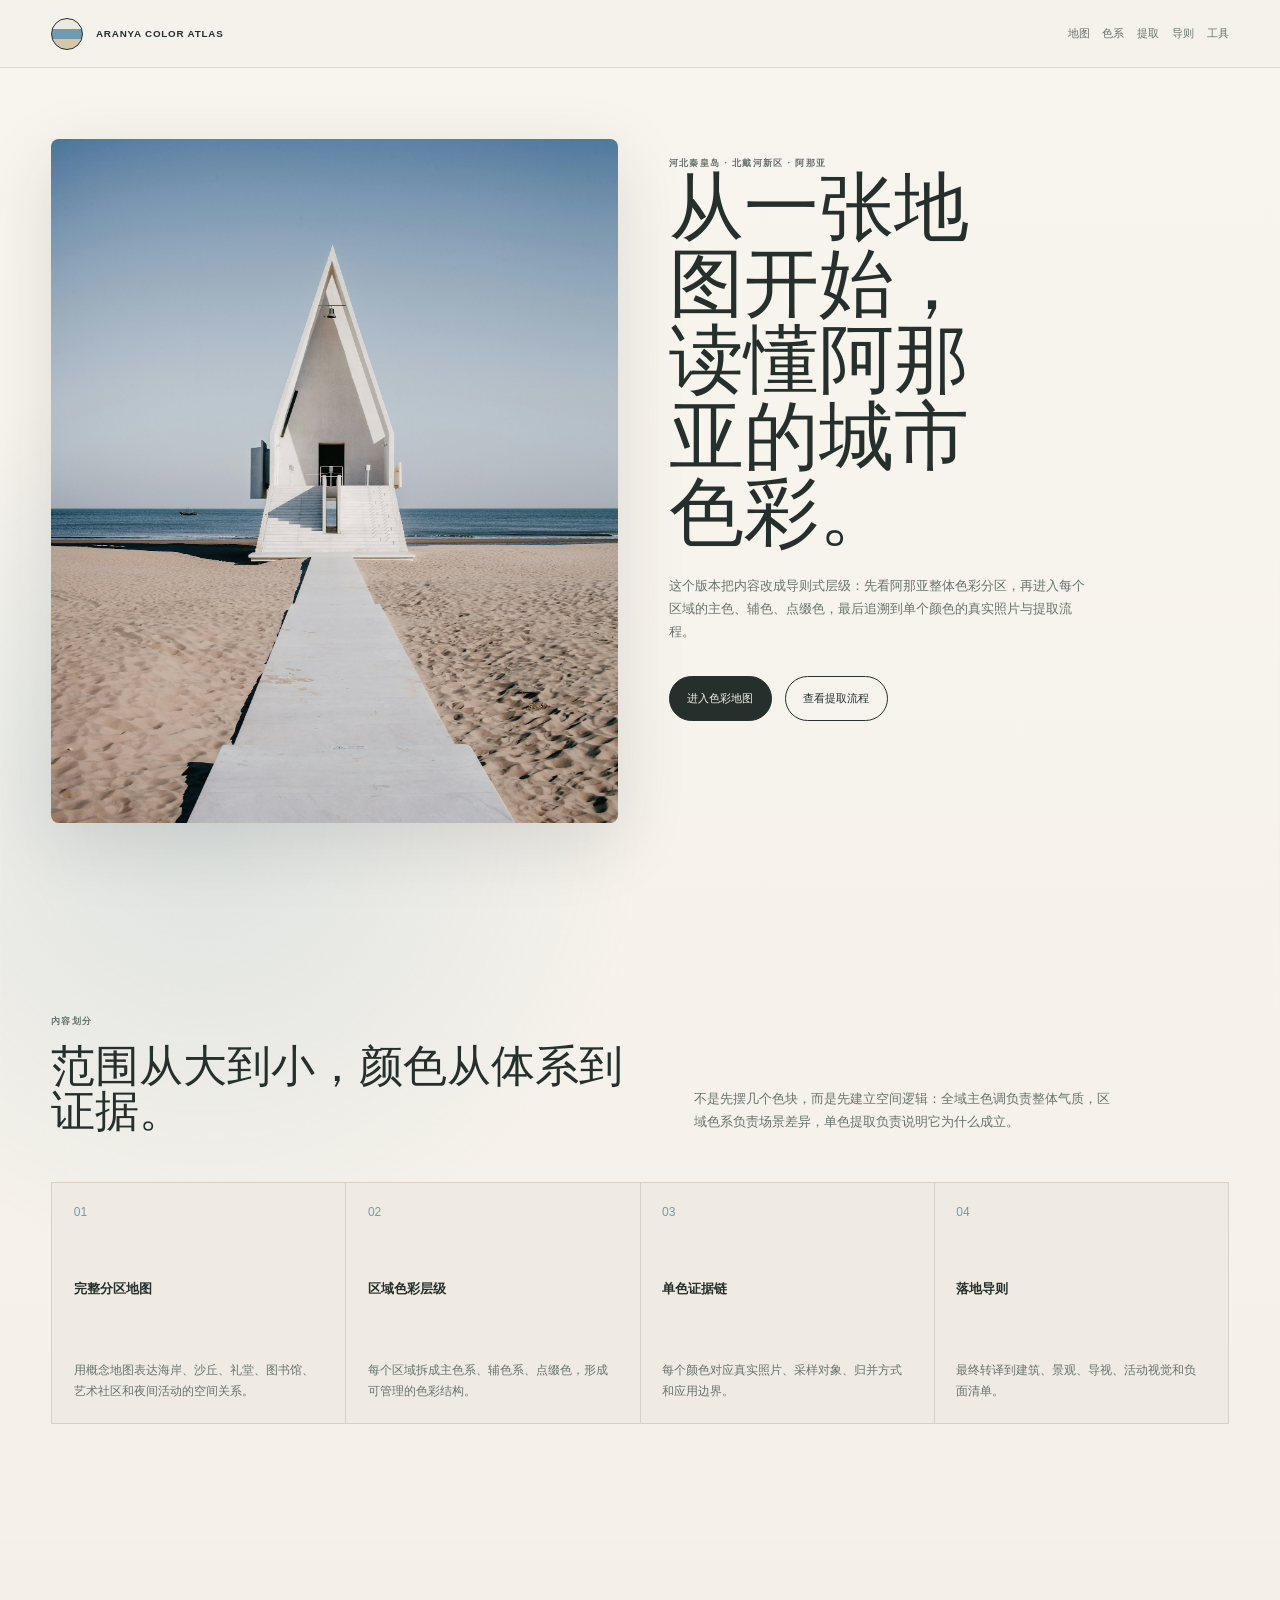
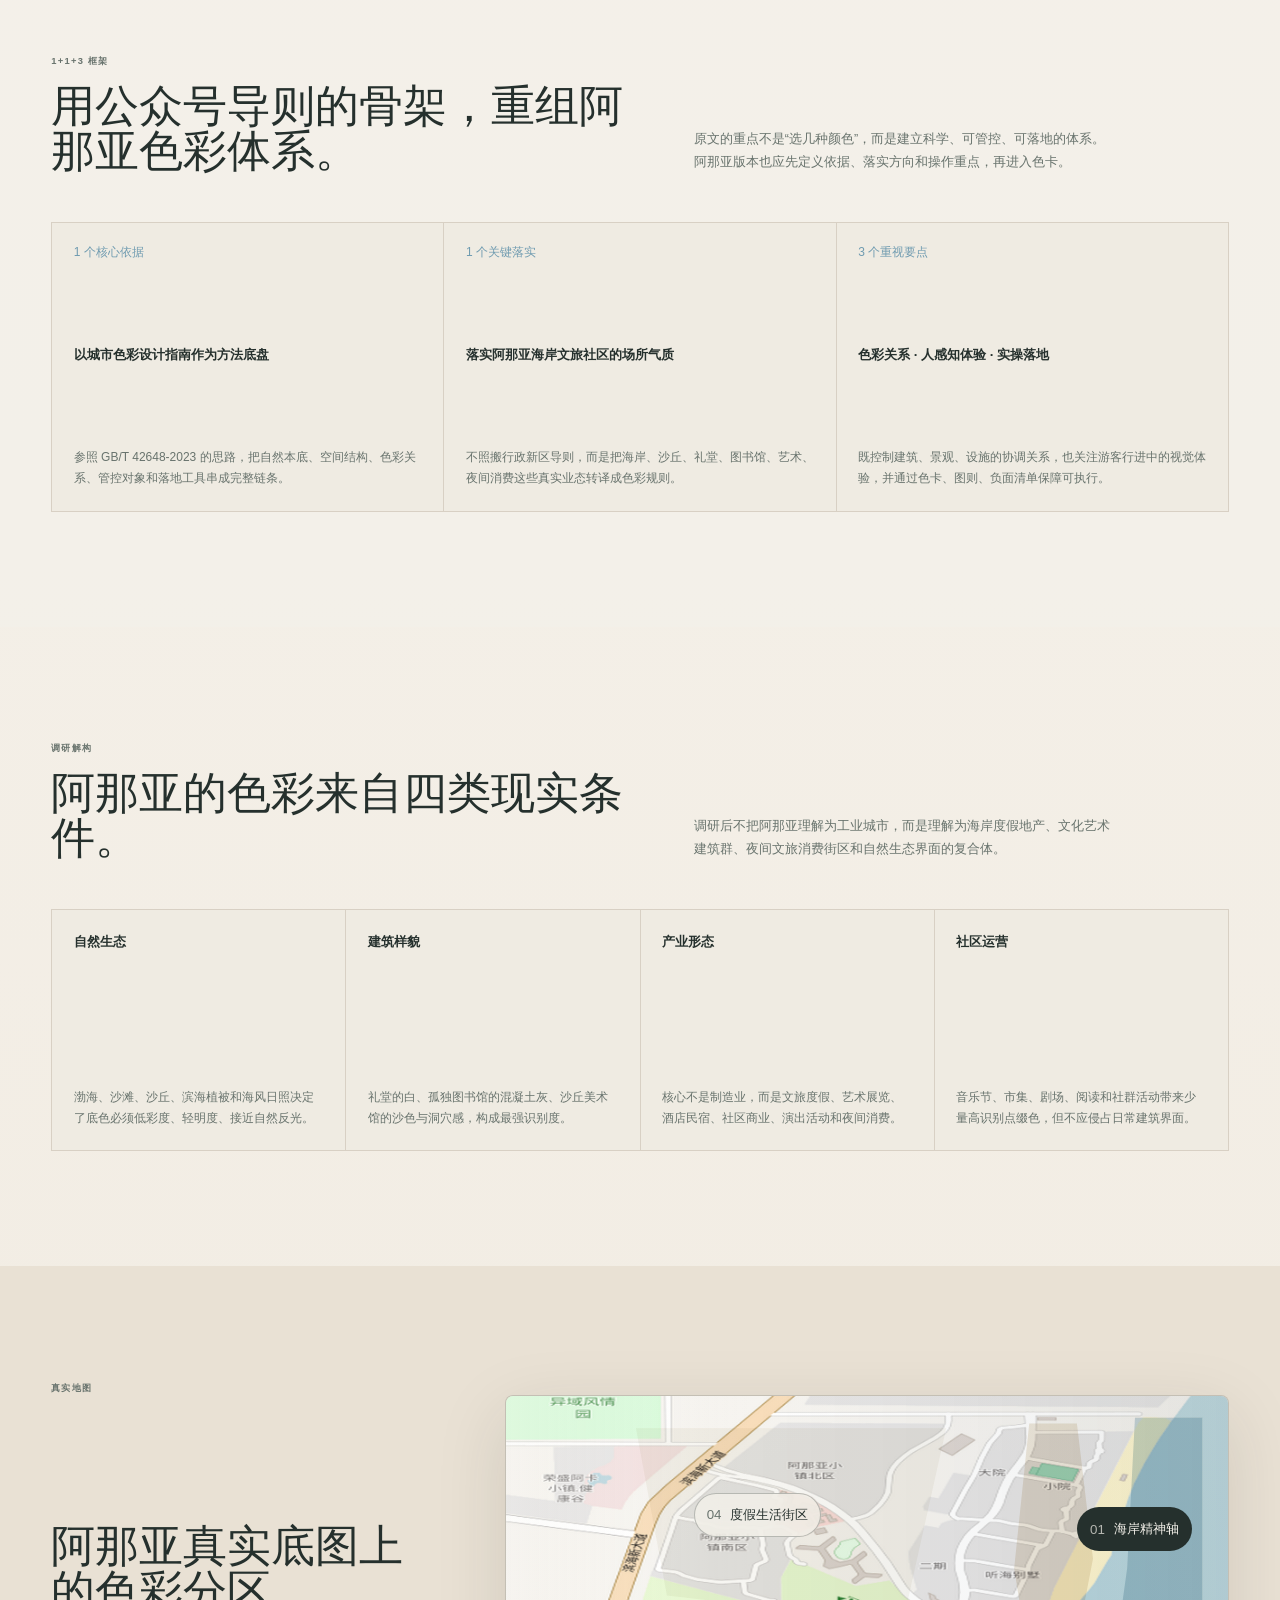
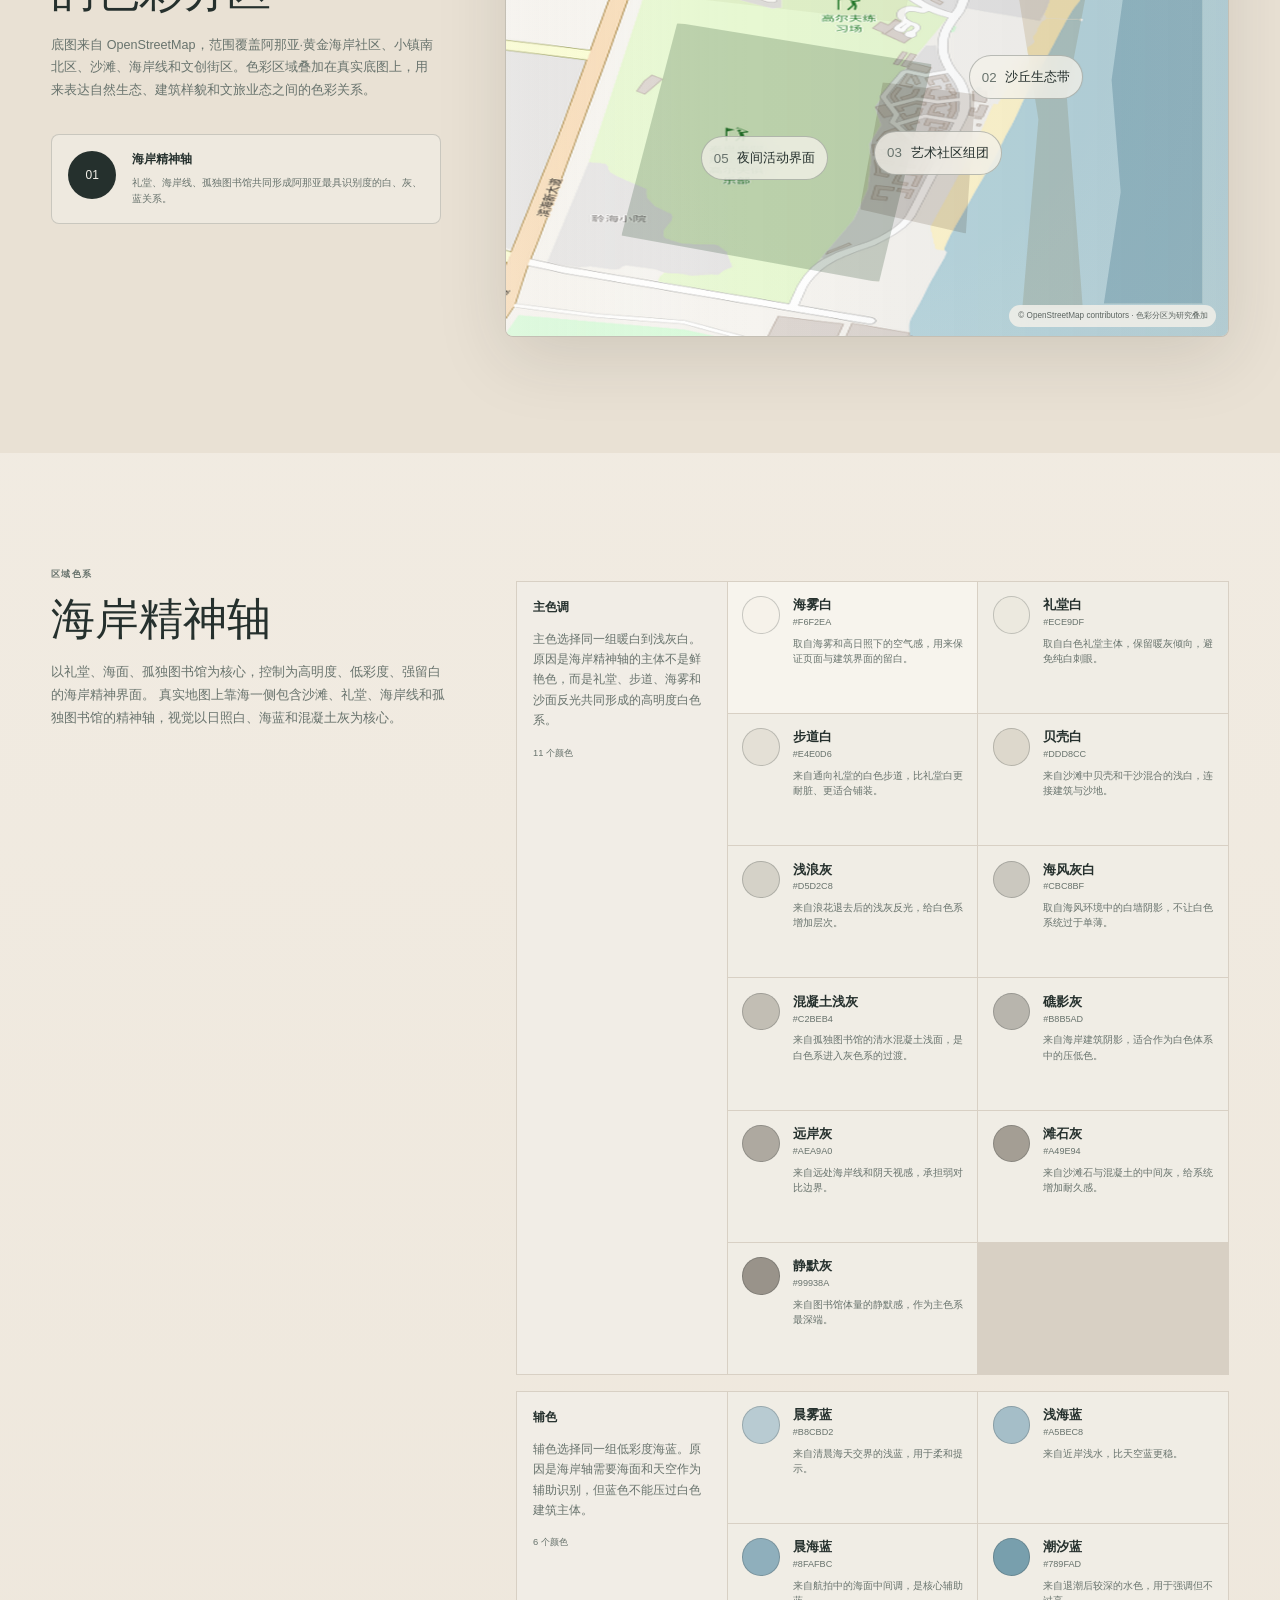
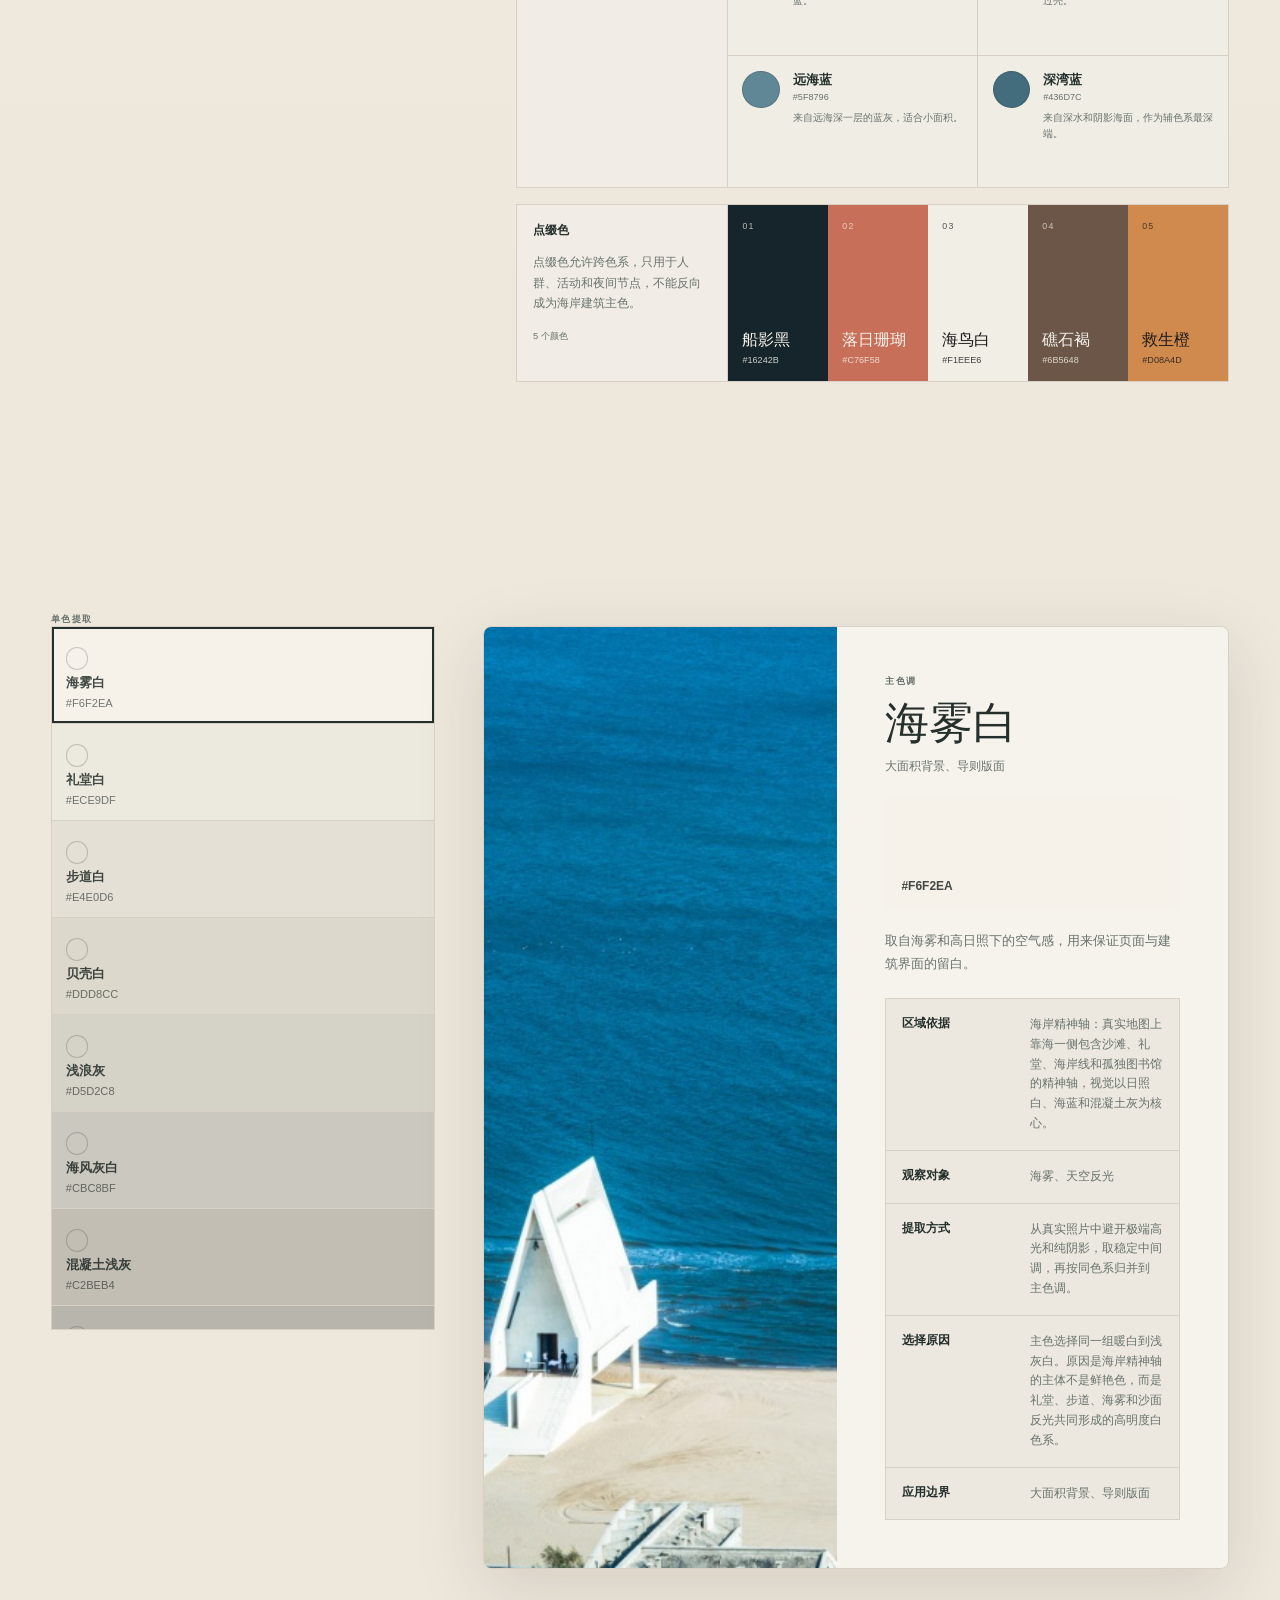
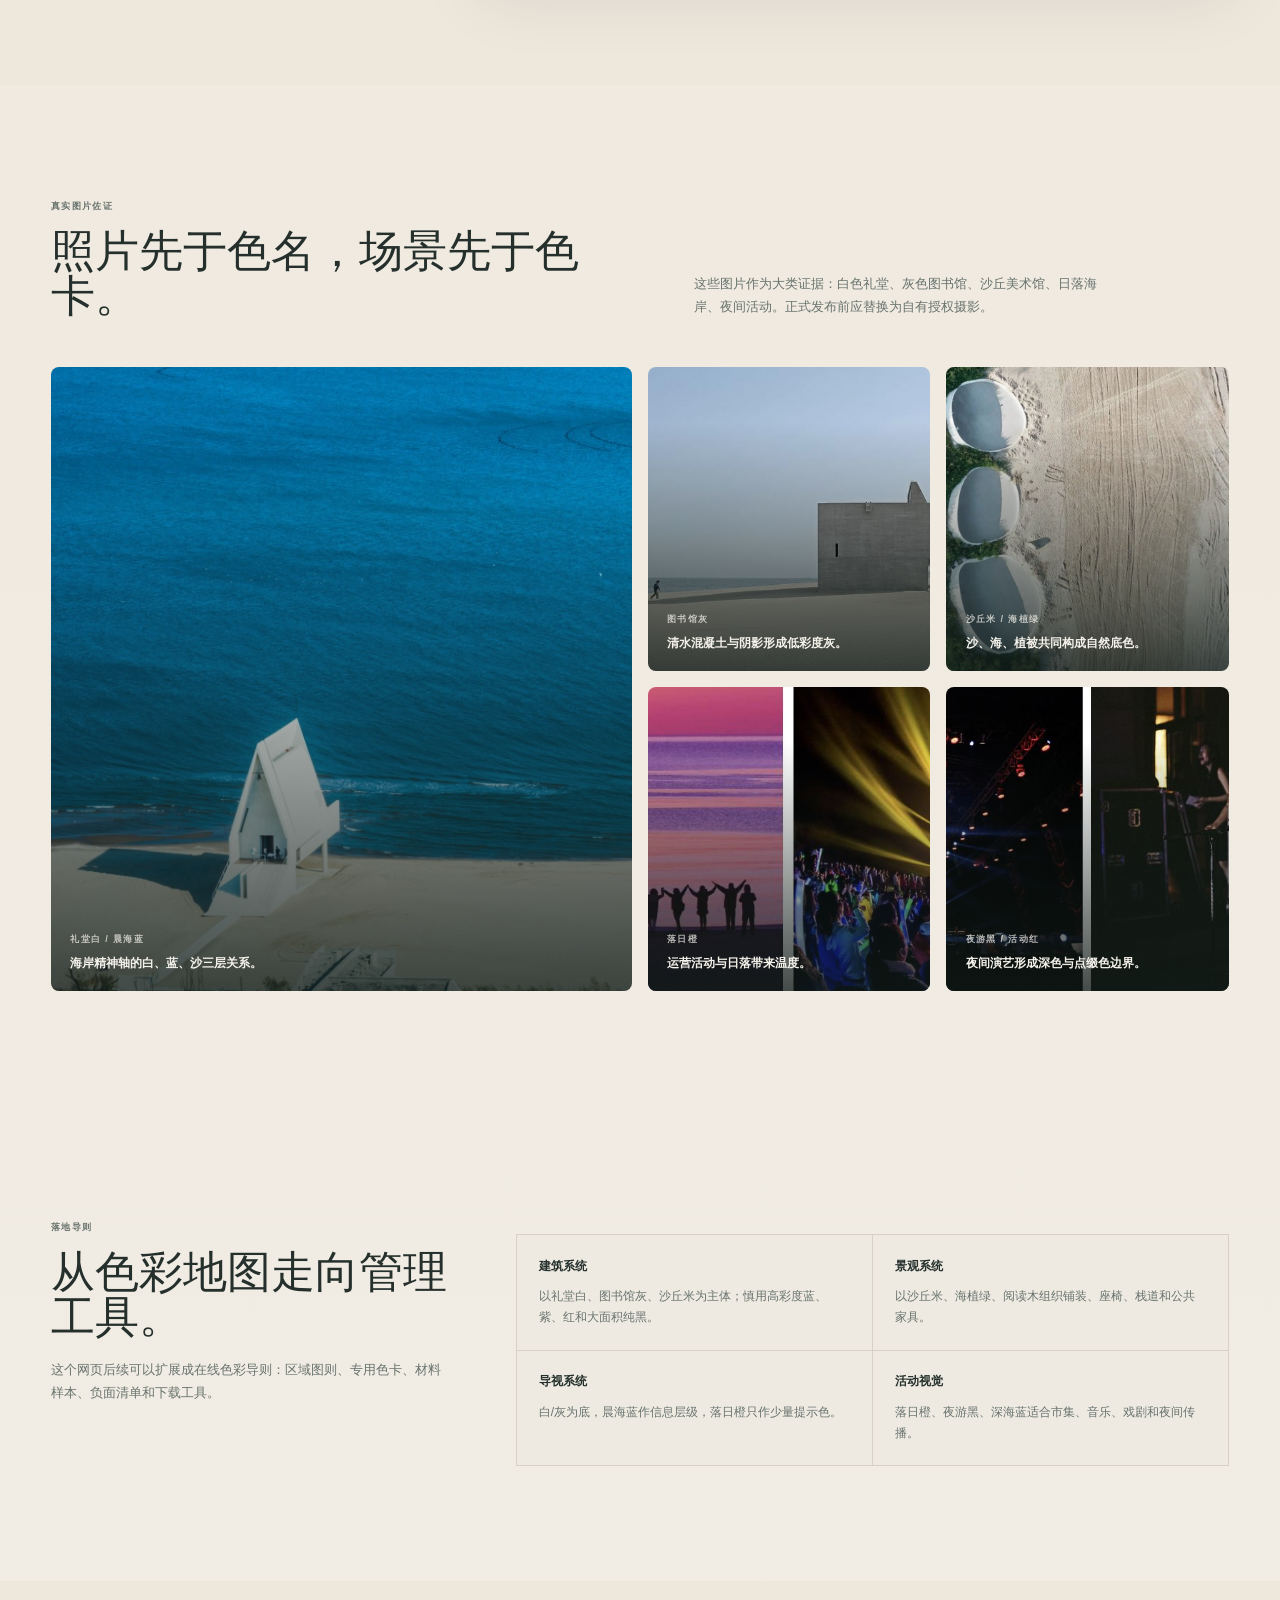
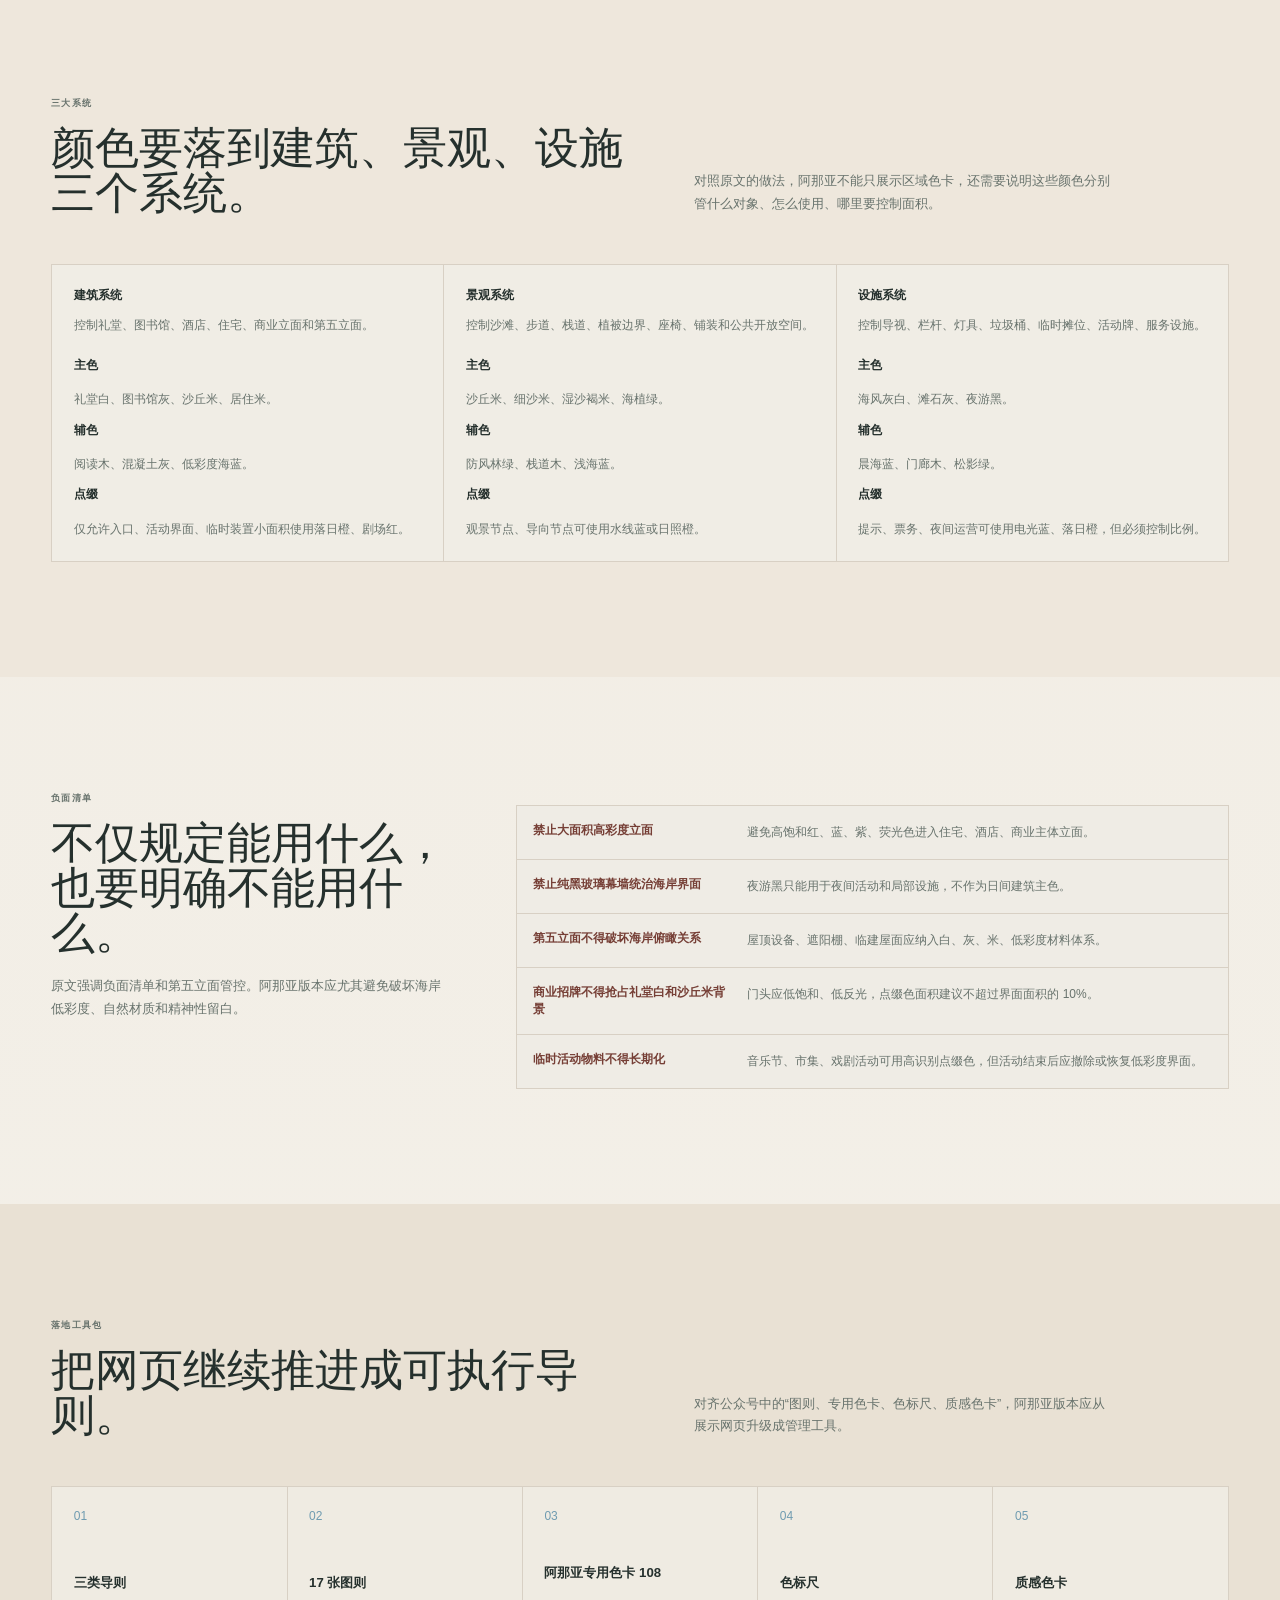
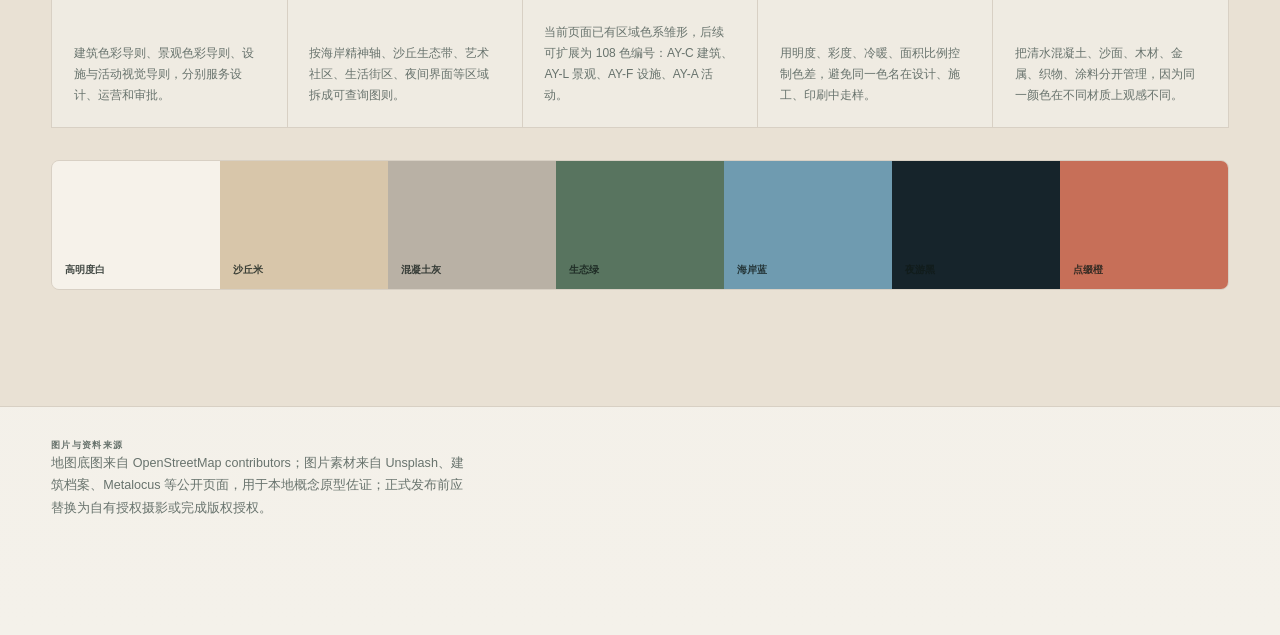
==== docs/aranya/index.html @ da343e14 "Bust cache for Aranya accent update" ====
<!doctype html>
<html lang="zh-CN">
  <head>
    <meta charset="utf-8">
    <meta name="viewport" content="width=device-width, initial-scale=1">
    <title>阿那亚城市色彩设计导则 · 互动分区版</title>
    <meta name="description" content="以阿那亚真实场景为依据，从整体地图、区域色系到单色提取流程的城市色彩互动网站。">
    <link rel="stylesheet" href="styles.css?v=ca73324">
  </head>
  <body>
    <header class="site-header">
      <a class="brand" href="#top" aria-label="回到顶部">
        <span class="brand-mark"></span>
        <span>Aranya Color Atlas</span>
      </a>
      <nav aria-label="页面导航">
        <a href="#map">地图</a>
        <a href="#system">色系</a>
        <a href="#extract">提取</a>
        <a href="#rules">导则</a>
        <a href="#tools">工具</a>
      </nav>
    </header>

    <main id="top">
      <section class="hero">
        <div class="hero-media">
          <img src="assets/aranya-chapel-unsplash.jpg" alt="秦皇岛北戴河阿那亚海边白色礼堂实景">
        </div>
        <div class="hero-copy">
          <p class="eyebrow">河北秦皇岛 · 北戴河新区 · 阿那亚</p>
          <h1>从一张地图开始，读懂阿那亚的城市色彩。</h1>
          <p class="lead">
            这个版本把内容改成导则式层级：先看阿那亚整体色彩分区，再进入每个区域的主色、辅色、点缀色，最后追溯到单个颜色的真实照片与提取流程。
          </p>
          <div class="hero-actions">
            <a class="button primary" href="#map">进入色彩地图</a>
            <a class="button ghost" href="#extract">查看提取流程</a>
          </div>
        </div>
      </section>

      <section class="section logic">
        <div class="section-kicker">内容划分</div>
        <div class="section-heading">
          <h2>范围从大到小，颜色从体系到证据。</h2>
          <p>
            不是先摆几个色块，而是先建立空间逻辑：全域主色调负责整体气质，区域色系负责场景差异，单色提取负责说明它为什么成立。
          </p>
        </div>
        <div class="logic-steps">
          <article><span>01</span><strong>完整分区地图</strong><p>用概念地图表达海岸、沙丘、礼堂、图书馆、艺术社区和夜间活动的空间关系。</p></article>
          <article><span>02</span><strong>区域色彩层级</strong><p>每个区域拆成主色系、辅色系、点缀色，形成可管理的色彩结构。</p></article>
          <article><span>03</span><strong>单色证据链</strong><p>每个颜色对应真实照片、采样对象、归并方式和应用边界。</p></article>
          <article><span>04</span><strong>落地导则</strong><p>最终转译到建筑、景观、导视、活动视觉和负面清单。</p></article>
        </div>
      </section>

      <section class="section framework">
        <div class="section-kicker">1+1+3 框架</div>
        <div class="section-heading">
          <h2>用公众号导则的骨架，重组阿那亚色彩体系。</h2>
          <p>
            原文的重点不是“选几种颜色”，而是建立科学、可管控、可落地的体系。阿那亚版本也应先定义依据、落实方向和操作重点，再进入色卡。
          </p>
        </div>
        <div class="framework-grid">
          <article class="framework-card">
            <span>1 个核心依据</span>
            <h3>以城市色彩设计指南作为方法底盘</h3>
            <p>参照 GB/T 42648-2023 的思路，把自然本底、空间结构、色彩关系、管控对象和落地工具串成完整链条。</p>
          </article>
          <article class="framework-card">
            <span>1 个关键落实</span>
            <h3>落实阿那亚海岸文旅社区的场所气质</h3>
            <p>不照搬行政新区导则，而是把海岸、沙丘、礼堂、图书馆、艺术、夜间消费这些真实业态转译成色彩规则。</p>
          </article>
          <article class="framework-card">
            <span>3 个重视要点</span>
            <h3>色彩关系 · 人感知体验 · 实操落地</h3>
            <p>既控制建筑、景观、设施的协调关系，也关注游客行进中的视觉体验，并通过色卡、图则、负面清单保障可执行。</p>
          </article>
        </div>
      </section>

      <section class="section research">
        <div class="section-kicker">调研解构</div>
        <div class="section-heading">
          <h2>阿那亚的色彩来自四类现实条件。</h2>
          <p>
            调研后不把阿那亚理解为工业城市，而是理解为海岸度假地产、文化艺术建筑群、夜间文旅消费街区和自然生态界面的复合体。
          </p>
        </div>
        <div class="research-grid">
          <article>
            <h3>自然生态</h3>
            <p>渤海、沙滩、沙丘、滨海植被和海风日照决定了底色必须低彩度、轻明度、接近自然反光。</p>
          </article>
          <article>
            <h3>建筑样貌</h3>
            <p>礼堂的白、孤独图书馆的混凝土灰、沙丘美术馆的沙色与洞穴感，构成最强识别度。</p>
          </article>
          <article>
            <h3>产业形态</h3>
            <p>核心不是制造业，而是文旅度假、艺术展览、酒店民宿、社区商业、演出活动和夜间消费。</p>
          </article>
          <article>
            <h3>社区运营</h3>
            <p>音乐节、市集、剧场、阅读和社群活动带来少量高识别点缀色，但不应侵占日常建筑界面。</p>
          </article>
        </div>
      </section>

      <section id="map" class="section atlas">
        <div class="section-kicker">真实地图</div>
        <div class="atlas-layout">
          <div class="atlas-copy">
            <h2>阿那亚真实底图上的色彩分区</h2>
            <p>
              底图来自 OpenStreetMap，范围覆盖阿那亚·黄金海岸社区、小镇南北区、沙滩、海岸线和文创街区。色彩区域叠加在真实底图上，用来表达自然生态、建筑样貌和文旅业态之间的色彩关系。
            </p>
            <div class="zone-summary" id="zoneSummary">
              <span class="zone-number">01</span>
              <div>
                <strong>海岸精神轴</strong>
                <small>礼堂、海岸线、孤独图书馆共同形成阿那亚最具识别度的白、灰、蓝关系。</small>
              </div>
            </div>
          </div>

          <div class="map-wrap real-map" aria-label="阿那亚真实地图色彩分区图">
            <img src="assets/aranya-osm-map.png" alt="基于 OpenStreetMap 的阿那亚黄金海岸社区真实地图">
            <div class="map-overlay zone-area-coast"></div>
            <div class="map-overlay zone-area-dune"></div>
            <div class="map-overlay zone-area-art"></div>
            <div class="map-overlay zone-area-living"></div>
            <div class="map-overlay zone-area-night"></div>
            <button class="zone zone-coast active" data-zone="coast"><span>01</span>海岸精神轴</button>
            <button class="zone zone-dune" data-zone="dune"><span>02</span>沙丘生态带</button>
            <button class="zone zone-art" data-zone="art"><span>03</span>艺术社区组团</button>
            <button class="zone zone-living" data-zone="living"><span>04</span>度假生活街区</button>
            <button class="zone zone-night" data-zone="night"><span>05</span>夜间活动界面</button>
            <div class="map-attribution">© OpenStreetMap contributors · 色彩分区为研究叠加</div>
          </div>
        </div>
      </section>

      <section id="system" class="section system">
        <div class="section-kicker">区域色系</div>
        <div class="system-layout">
          <div>
            <h2 id="zoneTitle">海岸精神轴</h2>
            <p id="zoneText">
              以礼堂、海面、孤独图书馆为核心，控制为高明度、低彩度、强留白的海岸精神界面。
            </p>
          </div>
          <div class="tone-panel" id="tonePanel" aria-live="polite"></div>
        </div>
      </section>

      <section id="extract" class="section extract">
        <div class="section-kicker">单色提取</div>
        <div class="extract-layout">
          <div class="color-list" id="colorList" aria-label="选择颜色"></div>
          <article class="color-detail" id="colorDetail" aria-live="polite">
            <div class="detail-photo">
              <img src="assets/aranya-chapel-unsplash.jpg" alt="礼堂白来源照片">
            </div>
            <div class="detail-copy">
              <p class="eyebrow">特征色</p>
              <h2>礼堂白</h2>
              <p class="detail-role">建筑主体 / 留白 / 导视底色</p>
              <div class="detail-swatch" style="--detail:#ece9df"><span>#ECE9DF</span></div>
              <p class="detail-story">
                从阿那亚礼堂、海边步道和沙面反光中提取。它不是纯白，而是带有沙、雾和日照感的暖白。
              </p>
              <ol class="process-list">
                <li><strong>观察对象</strong><span>白色礼堂、海边步道、强日照下的沙面反光。</span></li>
                <li><strong>初步采样</strong><span>避开高光纯白，选取阴影边缘和建筑中间调。</span></li>
                <li><strong>色彩归并</strong><span>降低纯白刺眼感，保留暖灰倾向，形成可大面积使用的礼堂白。</span></li>
                <li><strong>应用边界</strong><span>适合建筑主体、导视底色和界面留白；避免与高彩度商业色直接并置。</span></li>
              </ol>
            </div>
          </article>
        </div>
      </section>

      <section class="section evidence">
        <div class="section-kicker">真实图片佐证</div>
        <div class="section-heading">
          <h2>照片先于色名，场景先于色卡。</h2>
          <p>这些图片作为大类证据：白色礼堂、灰色图书馆、沙丘美术馆、日落海岸、夜间活动。正式发布前应替换为自有授权摄影。</p>
        </div>
        <div class="evidence-grid">
          <article class="evidence-card large">
            <img src="assets/chapel-aerial-blue.jpg" alt="阿那亚礼堂与蓝色海面航拍">
            <div><p>礼堂白 / 晨海蓝</p><h3>海岸精神轴的白、蓝、沙三层关系。</h3></div>
          </article>
          <article class="evidence-card">
            <img src="assets/lonely-library-grey.jpg" alt="阿那亚孤独图书馆灰色建筑体量">
            <div><p>图书馆灰</p><h3>清水混凝土与阴影形成低彩度灰。</h3></div>
          </article>
          <article class="evidence-card">
            <img src="assets/ucca-dune-museum.jpg" alt="UCCA 沙丘美术馆、沙滩、海和植被航拍">
            <div><p>沙丘米 / 海植绿</p><h3>沙、海、植被共同构成自然底色。</h3></div>
          </article>
          <article class="evidence-card">
            <img src="assets/sunset-people.jpg" alt="海边日落和人群剪影">
            <div><p>落日橙</p><h3>运营活动与日落带来温度。</h3></div>
          </article>
          <article class="evidence-card">
            <img src="assets/aranya-community.jpg" alt="阿那亚夜间演出和社区活动">
            <div><p>夜游黑 / 活动红</p><h3>夜间演艺形成深色与点缀色边界。</h3></div>
          </article>
        </div>
      </section>

      <section id="rules" class="section rules">
        <div class="section-kicker">落地导则</div>
        <div class="rules-layout">
          <div>
            <h2>从色彩地图走向管理工具。</h2>
            <p>这个网页后续可以扩展成在线色彩导则：区域图则、专用色卡、材料样本、负面清单和下载工具。</p>
          </div>
          <div class="rule-list">
            <article><h3>建筑系统</h3><p>以礼堂白、图书馆灰、沙丘米为主体；慎用高彩度蓝、紫、红和大面积纯黑。</p></article>
            <article><h3>景观系统</h3><p>以沙丘米、海植绿、阅读木组织铺装、座椅、栈道和公共家具。</p></article>
            <article><h3>导视系统</h3><p>白/灰为底，晨海蓝作信息层级，落日橙只作少量提示色。</p></article>
            <article><h3>活动视觉</h3><p>落日橙、夜游黑、深海蓝适合市集、音乐、戏剧和夜间传播。</p></article>
          </div>
        </div>
      </section>

      <section class="section systems">
        <div class="section-kicker">三大系统</div>
        <div class="section-heading">
          <h2>颜色要落到建筑、景观、设施三个系统。</h2>
          <p>
            对照原文的做法，阿那亚不能只展示区域色卡，还需要说明这些颜色分别管什么对象、怎么使用、哪里要控制面积。
          </p>
        </div>
        <div class="system-matrix">
          <article>
            <h3>建筑系统</h3>
            <p>控制礼堂、图书馆、酒店、住宅、商业立面和第五立面。</p>
            <dl>
              <dt>主色</dt><dd>礼堂白、图书馆灰、沙丘米、居住米。</dd>
              <dt>辅色</dt><dd>阅读木、混凝土灰、低彩度海蓝。</dd>
              <dt>点缀</dt><dd>仅允许入口、活动界面、临时装置小面积使用落日橙、剧场红。</dd>
            </dl>
          </article>
          <article>
            <h3>景观系统</h3>
            <p>控制沙滩、步道、栈道、植被边界、座椅、铺装和公共开放空间。</p>
            <dl>
              <dt>主色</dt><dd>沙丘米、细沙米、湿沙褐米、海植绿。</dd>
              <dt>辅色</dt><dd>防风林绿、栈道木、浅海蓝。</dd>
              <dt>点缀</dt><dd>观景节点、导向节点可使用水线蓝或日照橙。</dd>
            </dl>
          </article>
          <article>
            <h3>设施系统</h3>
            <p>控制导视、栏杆、灯具、垃圾桶、临时摊位、活动牌、服务设施。</p>
            <dl>
              <dt>主色</dt><dd>海风灰白、滩石灰、夜游黑。</dd>
              <dt>辅色</dt><dd>晨海蓝、门廊木、松影绿。</dd>
              <dt>点缀</dt><dd>提示、票务、夜间运营可使用电光蓝、落日橙，但必须控制比例。</dd>
            </dl>
          </article>
        </div>
      </section>

      <section class="section negative">
        <div class="section-kicker">负面清单</div>
        <div class="negative-layout">
          <div>
            <h2>不仅规定能用什么，也要明确不能用什么。</h2>
            <p>
              原文强调负面清单和第五立面管控。阿那亚版本应尤其避免破坏海岸低彩度、自然材质和精神性留白。
            </p>
          </div>
          <div class="negative-list">
            <article><strong>禁止大面积高彩度立面</strong><span>避免高饱和红、蓝、紫、荧光色进入住宅、酒店、商业主体立面。</span></article>
            <article><strong>禁止纯黑玻璃幕墙统治海岸界面</strong><span>夜游黑只能用于夜间活动和局部设施，不作为日间建筑主色。</span></article>
            <article><strong>第五立面不得破坏海岸俯瞰关系</strong><span>屋顶设备、遮阳棚、临建屋面应纳入白、灰、米、低彩度材料体系。</span></article>
            <article><strong>商业招牌不得抢占礼堂白和沙丘米背景</strong><span>门头应低饱和、低反光，点缀色面积建议不超过界面面积的 10%。</span></article>
            <article><strong>临时活动物料不得长期化</strong><span>音乐节、市集、戏剧活动可用高识别点缀色，但活动结束后应撤除或恢复低彩度界面。</span></article>
          </div>
        </div>
      </section>

      <section id="tools" class="section tools">
        <div class="section-kicker">落地工具包</div>
        <div class="section-heading">
          <h2>把网页继续推进成可执行导则。</h2>
          <p>
            对齐公众号中的“图则、专用色卡、色标尺、质感色卡”，阿那亚版本应从展示网页升级成管理工具。
          </p>
        </div>
        <div class="tool-grid">
          <article>
            <span>01</span>
            <h3>三类导则</h3>
            <p>建筑色彩导则、景观色彩导则、设施与活动视觉导则，分别服务设计、运营和审批。</p>
          </article>
          <article>
            <span>02</span>
            <h3>17 张图则</h3>
            <p>按海岸精神轴、沙丘生态带、艺术社区、生活街区、夜间界面等区域拆成可查询图则。</p>
          </article>
          <article>
            <span>03</span>
            <h3>阿那亚专用色卡 108</h3>
            <p>当前页面已有区域色系雏形，后续可扩展为 108 色编号：AY-C 建筑、AY-L 景观、AY-F 设施、AY-A 活动。</p>
          </article>
          <article>
            <span>04</span>
            <h3>色标尺</h3>
            <p>用明度、彩度、冷暖、面积比例控制色差，避免同一色名在设计、施工、印刷中走样。</p>
          </article>
          <article>
            <span>05</span>
            <h3>质感色卡</h3>
            <p>把清水混凝土、沙面、木材、金属、织物、涂料分开管理，因为同一颜色在不同材质上观感不同。</p>
          </article>
        </div>
        <div class="ruler-demo" aria-label="阿那亚色标尺示意">
          <div style="--r:#F6F2EA"><span>高明度白</span></div>
          <div style="--r:#D8C6AA"><span>沙丘米</span></div>
          <div style="--r:#B9B1A5"><span>混凝土灰</span></div>
          <div style="--r:#58745F"><span>生态绿</span></div>
          <div style="--r:#6F9BB0"><span>海岸蓝</span></div>
          <div style="--r:#16242B"><span>夜游黑</span></div>
          <div style="--r:#C76F58"><span>点缀橙</span></div>
        </div>
      </section>

      <section class="section sources">
        <div class="section-kicker">图片与资料来源</div>
        <p>地图底图来自 OpenStreetMap contributors；图片素材来自 Unsplash、建筑档案、Metalocus 等公开页面，用于本地概念原型佐证；正式发布前应替换为自有授权摄影或完成版权授权。</p>
      </section>
    </main>

    <script src="script.js?v=ca73324"></script>
  </body>
</html>
---- docs/aranya/styles.css ----
:root {
  --ink: #25302d;
  --muted: #68736d;
  --paper: #f4f1ea;
  --paper-deep: #e8dfd2;
  --line: #d8d0c4;
  --chapel: #ece9df;
  --library: #b9b1a5;
  --dune: #d8c6aa;
  --sea: #6f9bb0;
  --green: #58745f;
  --wood: #9b7656;
  --sunset: #c76f58;
  --night: #16242b;
  --radius: 8px;
  --shadow: 0 20px 70px rgba(41, 36, 29, .13);
  color: var(--ink);
  background: var(--paper);
  font-family: "Aptos", "Segoe UI", "PingFang SC", "Microsoft YaHei", sans-serif;
}

* { box-sizing: border-box; }
html { scroll-behavior: smooth; }
body {
  margin: 0;
  min-width: 320px;
  font-size: 75%;
  background:
    radial-gradient(circle at 16% 8%, rgba(111,155,176,.18), transparent 28rem),
    linear-gradient(180deg, #f8f5ef 0%, #eee7dc 50%, #f4f1ea 100%);
}
a { color: inherit; text-decoration: none; }
img {
  display: block;
  width: 100%;
  height: 100%;
  object-fit: cover;
  object-position: center;
}

.site-header {
  position: fixed;
  inset: 0 0 auto;
  z-index: 20;
  display: flex;
  justify-content: space-between;
  align-items: center;
  gap: 1rem;
  padding: .85rem clamp(1rem, 4vw, 3.5rem);
  border-bottom: 1px solid rgba(216,208,196,.74);
  background: rgba(244,241,234,.84);
  backdrop-filter: blur(18px);
}
.brand, .site-header nav { display: flex; align-items: center; gap: .8rem; }
.brand { font-size: .615rem; font-weight: 700; letter-spacing: .08em; text-transform: uppercase; }
.brand-mark {
  width: 2rem; height: 2rem; border: 1px solid var(--ink); border-radius: 50%;
  background: linear-gradient(180deg, var(--chapel) 0 34%, var(--sea) 34% 67%, var(--dune) 67%);
}
.site-header nav a {
  min-height: 2.5rem;
  display: inline-flex;
  align-items: center;
  color: var(--muted);
  font-size: .675rem;
}
.site-header nav a:hover { color: var(--ink); }

.hero {
  min-height: 100svh;
  display: grid;
  grid-template-columns: minmax(0, 1fr) minmax(22rem, 35rem);
  gap: clamp(1.5rem, 4vw, 4rem);
  align-items: end;
  padding: clamp(6rem, 10vw, 9rem) clamp(1rem, 4vw, 3.5rem) clamp(3rem, 6vw, 5rem);
}
.hero-media {
  height: min(76svh, 52rem);
  overflow: hidden;
  border-radius: var(--radius);
  background: var(--dune);
  box-shadow: var(--shadow);
}
.hero-copy { padding-bottom: clamp(2rem, 8vw, 7rem); }

h1, h2, h3, p { margin: 0; }
h1, h2 {
  font-family: Georgia, "Songti SC", serif;
  font-weight: 400;
  line-height: 1.02;
}
h1 { max-width: 10ch; font-size: clamp(2.775rem, 5.85vw, 5.85rem); }
h2 { font-size: clamp(1.6125rem, 3.45vw, 3.525rem); }
h3 { font-size: .78rem; line-height: 1.45; }

.eyebrow, .section-kicker, .evidence-card p {
  color: var(--muted);
  font-size: .585rem;
  font-weight: 750;
  letter-spacing: .14em;
  text-transform: uppercase;
}
.lead, .section-heading p, .atlas-copy p, #zoneText, .detail-story, .rules-layout > div > p, .negative-layout > div > p, .sources p {
  max-width: 60ch;
  color: var(--muted);
  font-size: .7875rem;
  line-height: 1.82;
}
.lead { margin-top: 1.5rem; }
.hero-actions { display: flex; flex-wrap: wrap; gap: .8rem; margin-top: 2rem; }
.button {
  min-height: 2.8rem;
  display: inline-flex;
  align-items: center;
  justify-content: center;
  padding: .7rem 1.1rem;
  border: 1px solid var(--ink);
  border-radius: 999px;
  font-size: .69rem;
}
.button.primary { background: var(--ink); color: var(--paper); }
.button.ghost:hover { background: rgba(37,48,45,.06); }

.section { padding: clamp(4.5rem, 9vw, 8rem) clamp(1rem, 4vw, 3.5rem); }
.section-heading {
  display: grid;
  grid-template-columns: minmax(0, 1.05fr) minmax(18rem, .95fr);
  gap: clamp(1.5rem, 4vw, 4rem);
  align-items: end;
  margin-top: 1rem;
}

.logic-steps,
.research-grid,
.framework-grid,
.tool-grid {
  display: grid;
  grid-template-columns: repeat(4, minmax(0, 1fr));
  gap: 1px;
  margin-top: 3rem;
  border: 1px solid var(--line);
  background: var(--line);
}
.logic-steps article,
.research-grid article,
.framework-card,
.tool-grid article {
  min-height: 15rem;
  display: flex;
  flex-direction: column;
  justify-content: space-between;
  padding: 1.35rem;
  background: rgba(248,245,239,.72);
}
.logic-steps span,
.framework-grid span,
.tool-grid span { color: var(--sea); font-variant-numeric: tabular-nums; }
.logic-steps strong,
.research-grid h3,
.framework-card h3,
.tool-grid h3 { font-size: .825rem; }
.logic-steps p, .research-grid p, .framework-card p, .tool-grid p, .rule-list p, .system-matrix p, .negative-list span { color: var(--muted); line-height: 1.75; }

.framework {
  background: rgba(244,241,234,.62);
}

.framework-grid {
  grid-template-columns: 1fr 1fr 1fr;
}

.framework-card {
  min-height: 18rem;
}

.atlas { background: #e9e1d4; }
.atlas-layout {
  display: grid;
  grid-template-columns: minmax(18rem, .7fr) minmax(0, 1.3fr);
  gap: clamp(2rem, 5vw, 5rem);
  align-items: center;
}
.atlas-copy h2 { margin-top: 1rem; }
.atlas-copy p { margin-top: 1.2rem; }
.zone-summary {
  display: grid;
  grid-template-columns: auto 1fr;
  gap: 1rem;
  margin-top: 2rem;
  padding: 1rem;
  border: 1px solid rgba(37,48,45,.18);
  border-radius: var(--radius);
  background: rgba(244,241,234,.5);
}
.zone-number {
  width: 3rem;
  height: 3rem;
  display: grid;
  place-items: center;
  border-radius: 50%;
  background: var(--ink);
  color: var(--paper);
  font-variant-numeric: tabular-nums;
}
.zone-summary strong, .zone-summary small { display: block; }
.zone-summary small { margin-top: .4rem; color: var(--muted); line-height: 1.6; }

.map-wrap {
  position: relative;
  min-height: clamp(31rem, 58vw, 48rem);
  overflow: hidden;
  border: 1px solid rgba(37,48,45,.18);
  border-radius: var(--radius);
  background: #ede7dc;
  box-shadow: var(--shadow);
}
.real-map {
  min-height: auto;
  aspect-ratio: 4 / 3;
  background: var(--paper-deep);
}
.real-map > img {
  position: absolute;
  inset: 0;
  width: 100%;
  height: 100%;
  object-fit: cover;
  filter: saturate(.72) contrast(.96) brightness(1.04);
}
.real-map::after {
  content: "";
  position: absolute;
  inset: 0;
  pointer-events: none;
  background:
    linear-gradient(90deg, rgba(244,241,234,.1), transparent 34%, rgba(22,36,43,.08)),
    radial-gradient(circle at 53% 48%, transparent 0 42%, rgba(244,241,234,.16));
}
.map-overlay {
  position: absolute;
  z-index: 1;
  border: 1px solid rgba(244,241,234,.72);
  mix-blend-mode: multiply;
  opacity: .58;
  pointer-events: none;
}
.zone-area-coast {
  right: 3.5%;
  top: 4%;
  width: 18%;
  height: 90%;
  background: rgba(111,155,176,.62);
  clip-path: polygon(48% 0, 100% 0, 100% 100%, 24% 100%, 37% 77%, 30% 54%, 42% 31%);
}
.zone-area-dune {
  right: 17%;
  top: 5%;
  width: 14%;
  height: 90%;
  background: rgba(216,198,170,.72);
  clip-path: polygon(25% 0, 72% 0, 88% 28%, 62% 56%, 78% 100%, 18% 100%, 34% 61%, 10% 30%);
}
.zone-area-art {
  left: 49%;
  top: 53%;
  width: 16%;
  height: 28%;
  background: rgba(185,177,165,.72);
  clip-path: polygon(20% 0, 100% 8%, 92% 100%, 0 84%);
}
.zone-area-living {
  left: 18%;
  top: 6%;
  width: 43%;
  height: 36%;
  background: rgba(236,233,223,.72);
  clip-path: polygon(0 0, 100% 0, 86% 100%, 10% 86%);
}
.zone-area-night {
  left: 16%;
  top: 42%;
  width: 43%;
  height: 48%;
  background: rgba(88,116,95,.5);
  clip-path: polygon(18% 0, 100% 16%, 83% 100%, 0 82%);
}
.map-sea {
  position: absolute;
  inset: 0 0 0 58%;
  display: flex;
  align-items: center;
  justify-content: center;
  color: rgba(244,241,234,.82);
  font-family: Georgia, "Songti SC", serif;
  font-size: clamp(2.25rem, 6vw, 6rem);
  background: linear-gradient(180deg, #8db2bf, #315f72 70%, #183340);
}
.map-sand {
  position: absolute;
  inset: -8% 34% -8% 37%;
  transform: rotate(3deg);
  background: linear-gradient(90deg, #c7b492, var(--dune), #eadcc4);
}
.map-green {
  position: absolute;
  inset: -10% 49% -10% 0;
  background:
    radial-gradient(circle at 28% 18%, rgba(244,241,234,.18), transparent 9rem),
    linear-gradient(135deg, #49644e, #71836b 58%, #9da789);
}
.map-line {
  position: absolute;
  left: 35%;
  top: 3%;
  width: 2px;
  height: 94%;
  background: rgba(244,241,234,.55);
  transform: rotate(4deg);
}
.zone {
  position: absolute;
  z-index: 3;
  display: flex;
  align-items: center;
  gap: .55rem;
  min-height: 2.75rem;
  padding: .55rem .75rem;
  border: 1px solid rgba(37,48,45,.28);
  border-radius: 999px;
  background: rgba(244,241,234,.78);
  color: var(--ink);
  cursor: pointer;
  backdrop-filter: blur(12px);
  transition: transform .2s ease, background .2s ease;
}
.zone span { font-variant-numeric: tabular-nums; color: var(--muted); }
.zone:hover, .zone.active { transform: translateY(-2px); background: var(--ink); color: var(--paper); }
.zone.active span { color: rgba(244,241,234,.7); }
.zone-coast { right: 5%; top: 21%; }
.zone-dune { right: 20%; top: 48%; }
.zone-art { left: 51%; top: 62%; }
.zone-living { left: 26%; top: 18%; }
.zone-night { left: 27%; top: 63%; }
.map-attribution {
  position: absolute;
  right: .7rem;
  bottom: .6rem;
  z-index: 4;
  padding: .35rem .55rem;
  border-radius: 999px;
  background: rgba(244,241,234,.82);
  color: rgba(37,48,45,.72);
  font-size: .51rem;
  backdrop-filter: blur(10px);
}

.system-layout, .rules-layout {
  display: grid;
  grid-template-columns: minmax(18rem, .72fr) minmax(0, 1.28fr);
  gap: clamp(2rem, 5vw, 5rem);
  align-items: start;
}
.system h2, .rules h2 { margin-top: 1rem; }
#zoneText, .rules-layout > div > p { margin-top: 1.2rem; }
.tone-panel {
  display: grid;
  gap: 1rem;
}
.tone-row.expanded {
  display: grid;
  grid-template-columns: minmax(13rem, .42fr) minmax(0, 1fr);
  gap: 1px;
  border: 1px solid var(--line);
  background: var(--line);
}
.tone-heading {
  padding: 1rem;
  background: rgba(248,245,239,.8);
}
.tone-heading p {
  margin-top: .8rem;
  color: var(--muted);
  line-height: 1.7;
}
.tone-heading small {
  display: inline-block;
  margin-top: 1rem;
  color: var(--muted);
  font-size: .585rem;
}
.tone-colors {
  display: grid;
  grid-template-columns: repeat(auto-fit, minmax(13.5rem, 1fr));
  gap: 1px;
  background: var(--line);
}
.tone-color {
  min-height: 8.2rem;
  display: grid;
  grid-template-columns: 2.35rem 1fr;
  gap: .8rem;
  align-items: start;
  border: 0;
  padding: .9rem;
  background: rgba(248,245,239,.78);
  color: var(--ink);
  cursor: pointer;
  text-align: left;
}
.tone-color:hover,
.tone-color.active {
  background: color-mix(in srgb, var(--tone), #f8f5ef 62%);
}
.tone-chip {
  width: 2.35rem;
  height: 2.35rem;
  border: 1px solid rgba(37,48,45,.22);
  border-radius: 50%;
  background: var(--tone);
}
.tone-meta {
  min-width: 0;
}
.tone-meta strong,
.tone-meta small,
.tone-meta em {
  display: block;
}
.tone-meta small {
  margin-top: .18rem;
  color: var(--muted);
  font-size: .57rem;
  font-style: normal;
  font-variant-numeric: tabular-nums;
}
.tone-meta em {
  margin-top: .55rem;
  color: var(--muted);
  font-size: .615rem;
  font-style: normal;
  line-height: 1.55;
}

.tone-row.accent .tone-colors {
  grid-template-columns: repeat(5, minmax(0, 1fr));
  counter-reset: accent-swatch;
  gap: 0;
  background: transparent;
}

.tone-row.accent .tone-color {
  counter-increment: accent-swatch;
  min-height: 11rem;
  display: flex;
  flex-direction: column;
  justify-content: space-between;
  gap: 1rem;
  padding: 1rem .9rem;
  background: var(--tone);
  color: var(--toneText);
  transition: padding .4s ease, filter .4s ease, transform .4s ease;
}

.tone-row.accent .tone-color::before {
  content: counter(accent-swatch, decimal-leading-zero);
  font-size: .55rem;
  letter-spacing: .14em;
  opacity: .72;
}

.tone-row.accent .tone-color:hover {
  padding-bottom: 1.8rem;
  transform: translateY(-3px);
  filter: saturate(1.05) contrast(1.02);
}

.tone-row.accent .tone-color.active {
  background: var(--tone);
  outline: 2px solid var(--ink);
  outline-offset: -2px;
  transform: translateY(-2px);
}

.tone-row.accent .tone-color:active {
  transform: translateY(1px);
}

.tone-row.accent .tone-chip {
  display: none;
}

.tone-row.accent .tone-meta {
  display: grid;
  gap: .4rem;
  min-width: 0;
}

.tone-row.accent .tone-meta strong {
  font-family: Georgia, "Songti SC", serif;
  font-size: 1rem;
  font-weight: 400;
  line-height: 1.2;
  overflow-wrap: anywhere;
}

.tone-row.accent .tone-meta small {
  margin-top: 0;
  color: inherit;
  opacity: .82;
}

.tone-row.accent .tone-meta em {
  display: none;
}

.mini-color {
  min-height: 6rem;
  display: grid;
  align-content: end;
  gap: .3rem;
  padding: .85rem;
  border: 0;
  background: var(--mini);
  color: color-mix(in srgb, var(--mini), #101a17 78%);
  cursor: pointer;
  text-align: left;
}
.mini-color span {
  width: 1.4rem;
  height: 1.4rem;
  border: 1px solid rgba(37,48,45,.22);
  border-radius: 50%;
  background: var(--mini);
}
.mini-color strong, .mini-color small { display: block; }
.mini-color small { font-variant-numeric: tabular-nums; opacity: .72; }
.mini-color.active { outline: 2px solid var(--ink); outline-offset: -2px; }

.extract { background: #eee7dc; }

.extract-layout {
  display: grid;
  grid-template-columns: minmax(16rem, 24rem) minmax(0, 1fr);
  gap: clamp(1.5rem, 4vw, 3rem);
}
.color-list {
  display: grid;
  align-content: start;
  gap: 1px;
  max-height: 44rem;
  overflow: auto;
  border: 1px solid var(--line);
  background: var(--line);
}
.color-detail {
  display: grid;
  grid-template-columns: minmax(0, .95fr) minmax(20rem, 1.05fr);
  gap: 0;
  overflow: hidden;
  border: 1px solid var(--line);
  border-radius: var(--radius);
  background: rgba(248,245,239,.82);
  box-shadow: var(--shadow);
}
.detail-photo { min-height: 36rem; background: var(--dune); }
.detail-photo img,
.hero-media img,
.evidence-card img {
  object-fit: cover;
  object-position: center;
}
.real-map > img {
  object-fit: cover;
}
.detail-copy { padding: clamp(1.3rem, 4vw, 3rem); }
.detail-copy h2 { margin-top: .8rem; }
.detail-role { margin-top: .75rem; color: var(--muted); }
.detail-swatch {
  min-height: 7rem;
  display: flex;
  align-items: end;
  margin-top: 1.4rem;
  padding: 1rem;
  background: var(--detail);
  color: color-mix(in srgb, var(--detail), #101a17 78%);
  font-weight: 750;
  font-variant-numeric: tabular-nums;
}
.detail-story { margin-top: 1.3rem; }
.process-list {
  display: grid;
  gap: 1px;
  margin: 1.4rem 0 0;
  padding: 0;
  list-style: none;
  border: 1px solid var(--line);
  background: var(--line);
}
.process-list li {
  display: grid;
  grid-template-columns: 7rem 1fr;
  gap: 1rem;
  padding: 1rem;
  background: rgba(244,241,234,.72);
}
.process-list span { color: var(--muted); line-height: 1.65; }

.evidence-grid {
  display: grid;
  grid-template-columns: repeat(4, minmax(0, 1fr));
  grid-auto-rows: minmax(19rem, auto);
  gap: 1rem;
  margin-top: 3rem;
}
.evidence-card {
  position: relative;
  overflow: hidden;
  min-height: 19rem;
  border-radius: var(--radius);
  background: var(--night);
}
.evidence-card.large { grid-column: span 2; grid-row: span 2; }
.evidence-card::after {
  content: "";
  position: absolute;
  inset: 0;
  background: linear-gradient(180deg, transparent 18%, rgba(16,26,23,.78));
}
.evidence-card div {
  position: absolute;
  inset: auto 0 0;
  z-index: 1;
  padding: 1.2rem;
  color: var(--paper);
}
.evidence-card p { color: rgba(244,241,234,.72); margin-bottom: .5rem; }

.rule-list {
  display: grid;
  grid-template-columns: repeat(2, minmax(0, 1fr));
  gap: 1px;
  border: 1px solid var(--line);
  background: var(--line);
}
.rule-list article { padding: 1.35rem; background: rgba(248,245,239,.7); }
.rule-list p { margin-top: .7rem; }
.systems {
  background: #eee7dc;
}
.system-matrix {
  display: grid;
  grid-template-columns: repeat(3, minmax(0, 1fr));
  gap: 1px;
  margin-top: 3rem;
  border: 1px solid var(--line);
  background: var(--line);
}
.system-matrix article {
  padding: 1.35rem;
  background: rgba(248,245,239,.78);
}
.system-matrix p {
  margin-top: .7rem;
}
.system-matrix dl {
  display: grid;
  gap: .75rem;
  margin: 1.3rem 0 0;
}
.system-matrix dt {
  color: var(--ink);
  font-weight: 750;
}
.system-matrix dd {
  margin: .2rem 0 0;
  color: var(--muted);
  line-height: 1.7;
}
.negative-layout {
  display: grid;
  grid-template-columns: minmax(18rem, .72fr) minmax(0, 1.28fr);
  gap: clamp(2rem, 5vw, 5rem);
  align-items: start;
}
.negative-layout h2 {
  margin-top: 1rem;
}
.negative-layout > div > p {
  margin-top: 1.2rem;
}
.negative-list {
  display: grid;
  gap: 1px;
  border: 1px solid var(--line);
  background: var(--line);
}
.negative-list article {
  display: grid;
  grid-template-columns: minmax(10rem, .42fr) 1fr;
  gap: 1.2rem;
  padding: 1rem;
  background: rgba(248,245,239,.76);
}
.negative-list strong {
  color: #763f36;
}
.tools {
  background: #e9e1d4;
}
.tool-grid {
  grid-template-columns: repeat(5, minmax(0, 1fr));
}
.ruler-demo {
  display: grid;
  grid-template-columns: repeat(7, minmax(0, 1fr));
  margin-top: 2rem;
  overflow: hidden;
  border: 1px solid var(--line);
  border-radius: var(--radius);
}
.ruler-demo div {
  min-height: 8rem;
  display: flex;
  align-items: end;
  padding: .8rem;
  background: var(--r);
  color: color-mix(in srgb, var(--r), #101a17 78%);
}
.ruler-demo span {
  font-size: .615rem;
  font-weight: 750;
}
.sources { padding-top: 2rem; border-top: 1px solid var(--line); }

@media (max-width: 980px) {
  .hero, .section-heading, .atlas-layout, .system-layout, .rules-layout, .negative-layout, .extract-layout, .color-detail {
    grid-template-columns: 1fr;
  }
  .hero { min-height: auto; }
  .hero-media { height: 58svh; }
  .hero-copy { padding-bottom: 0; }
  .logic-steps, .research-grid, .framework-grid, .tool-grid, .system-matrix, .evidence-grid, .rule-list { grid-template-columns: 1fr 1fr; }
  .ruler-demo { grid-template-columns: repeat(4, minmax(0, 1fr)); }
  .tone-row.expanded { grid-template-columns: 1fr; }
  .detail-photo { min-height: 24rem; }
}

@media (max-width: 640px) {
  .site-header { align-items: flex-start; flex-wrap: wrap; }
  .site-header nav { gap: .5rem; }
  .site-header nav a { font-size: .585rem; }
  h1 { font-size: clamp(2.325rem, 11.25vw, 3.9rem); }
  .logic-steps, .research-grid, .framework-grid, .tool-grid, .system-matrix, .evidence-grid, .rule-list, .tone-row, .negative-list article { grid-template-columns: 1fr; }
  .ruler-demo { grid-template-columns: 1fr 1fr; }
  .evidence-card.large { grid-column: auto; grid-row: auto; }
  .map-wrap { min-height: 34rem; }
  .real-map { min-height: 0; aspect-ratio: 3 / 4; }
  .map-sea { inset: 0 0 0 55%; font-size: 2.25rem; writing-mode: vertical-rl; }
  .zone { font-size: .615rem; }
  .tone-row.accent .tone-color {
    min-height: 7.4rem;
    padding: .65rem .45rem;
  }
  .tone-row.accent .tone-color:hover {
    padding-bottom: 1rem;
  }
  .tone-row.accent .tone-color::before {
    font-size: .46rem;
  }
  .tone-row.accent .tone-meta strong {
    font-size: .68rem;
  }
  .tone-row.accent .tone-meta small {
    font-size: .48rem;
  }
  .zone-coast { right: 3%; top: 16%; }
  .zone-dune { right: 16%; top: 43%; }
  .zone-art { left: 41%; top: 59%; }
  .zone-living { left: 8%; top: 18%; }
  .zone-night { left: 9%; top: 68%; }
  .map-attribution { left: .6rem; right: .6rem; width: max-content; max-width: calc(100% - 1.2rem); }
  .process-list li { grid-template-columns: 1fr; gap: .3rem; }
}

@media (prefers-reduced-motion: reduce) {
  *, *::before, *::after { scroll-behavior: auto !important; transition: none !important; }
}
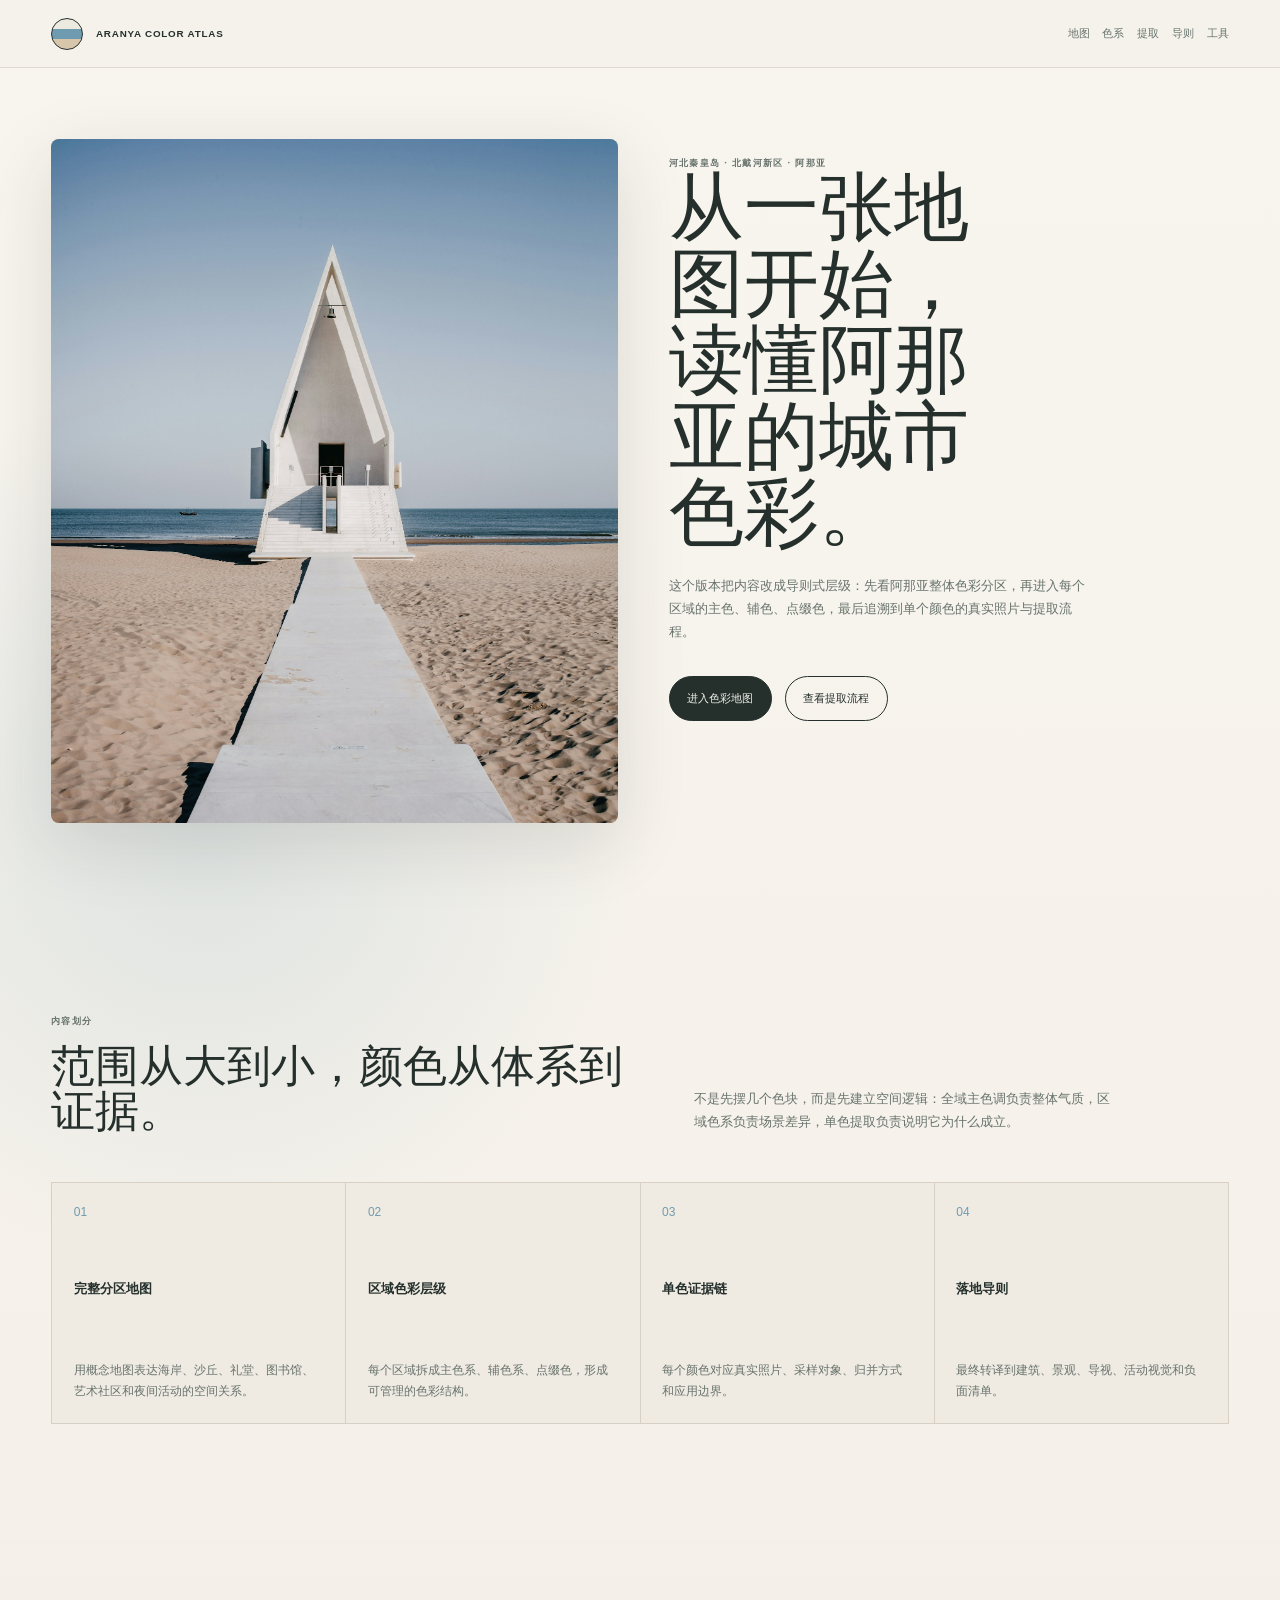
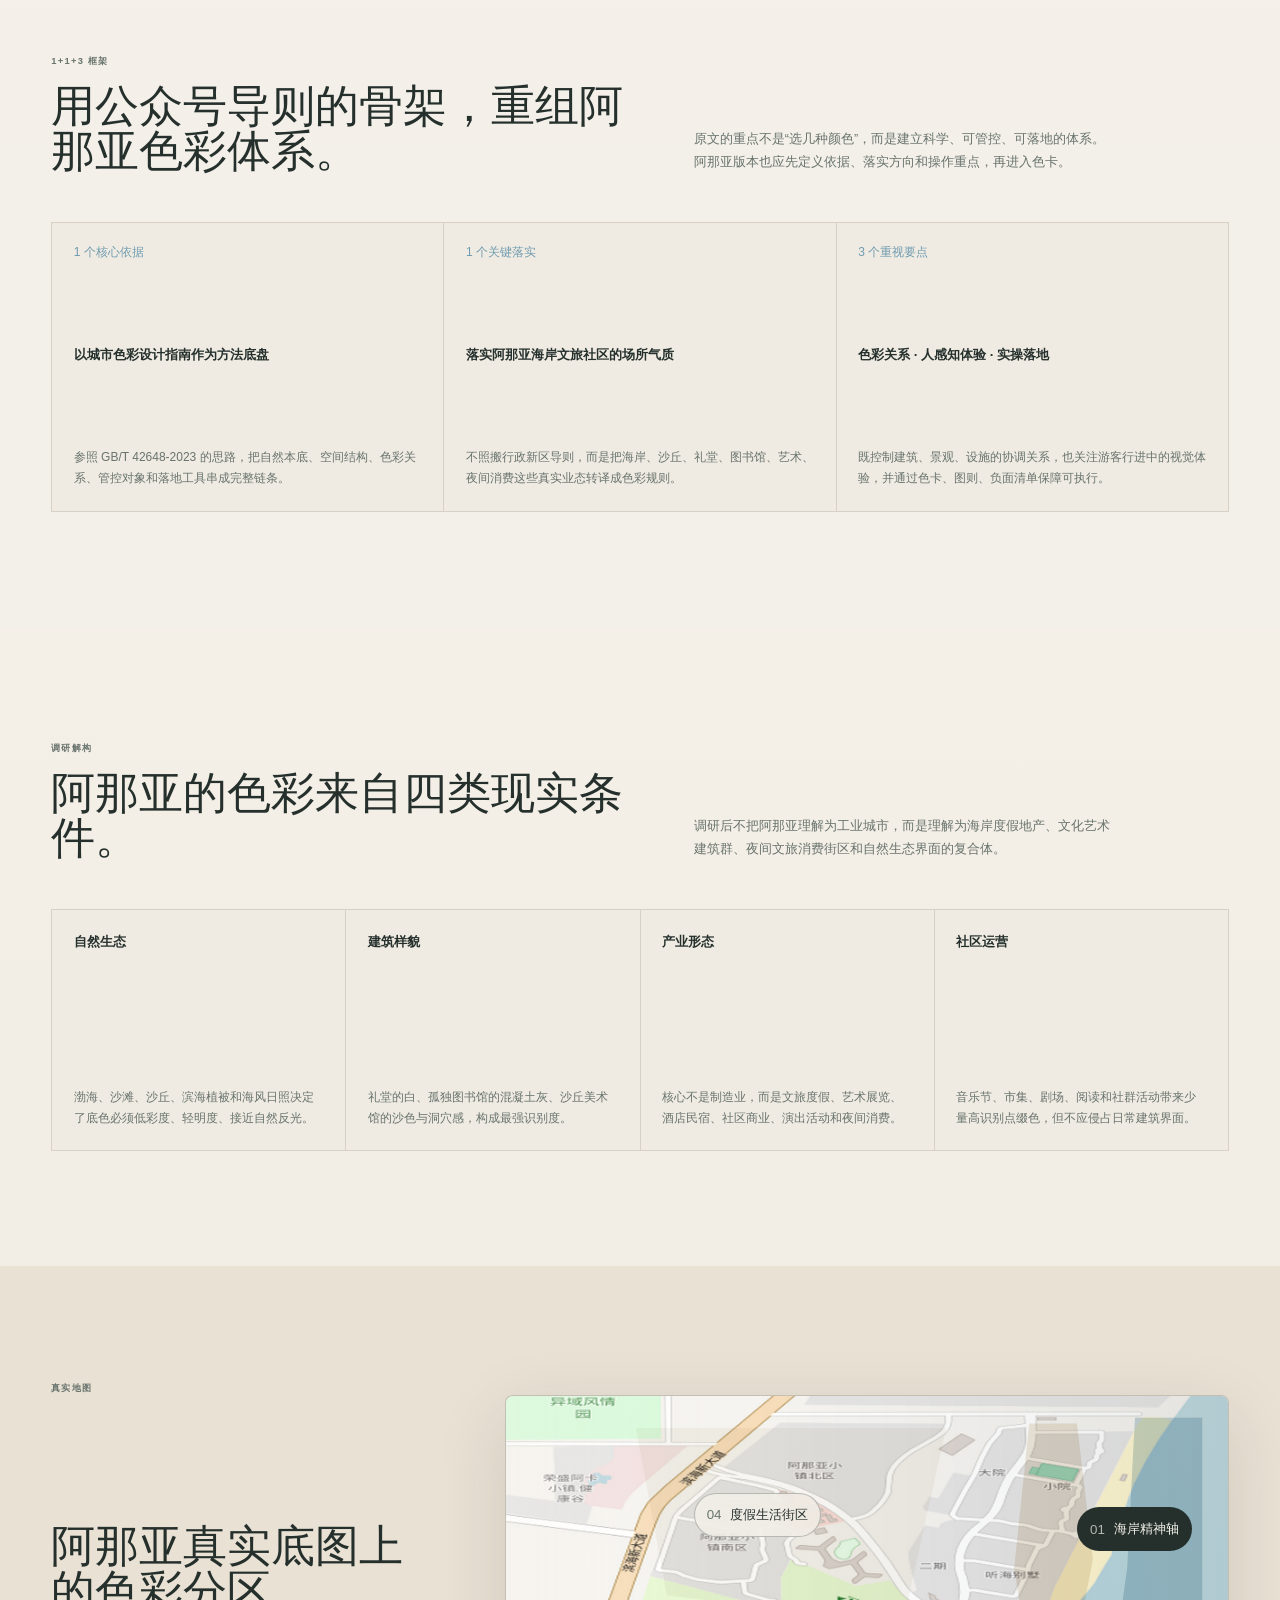
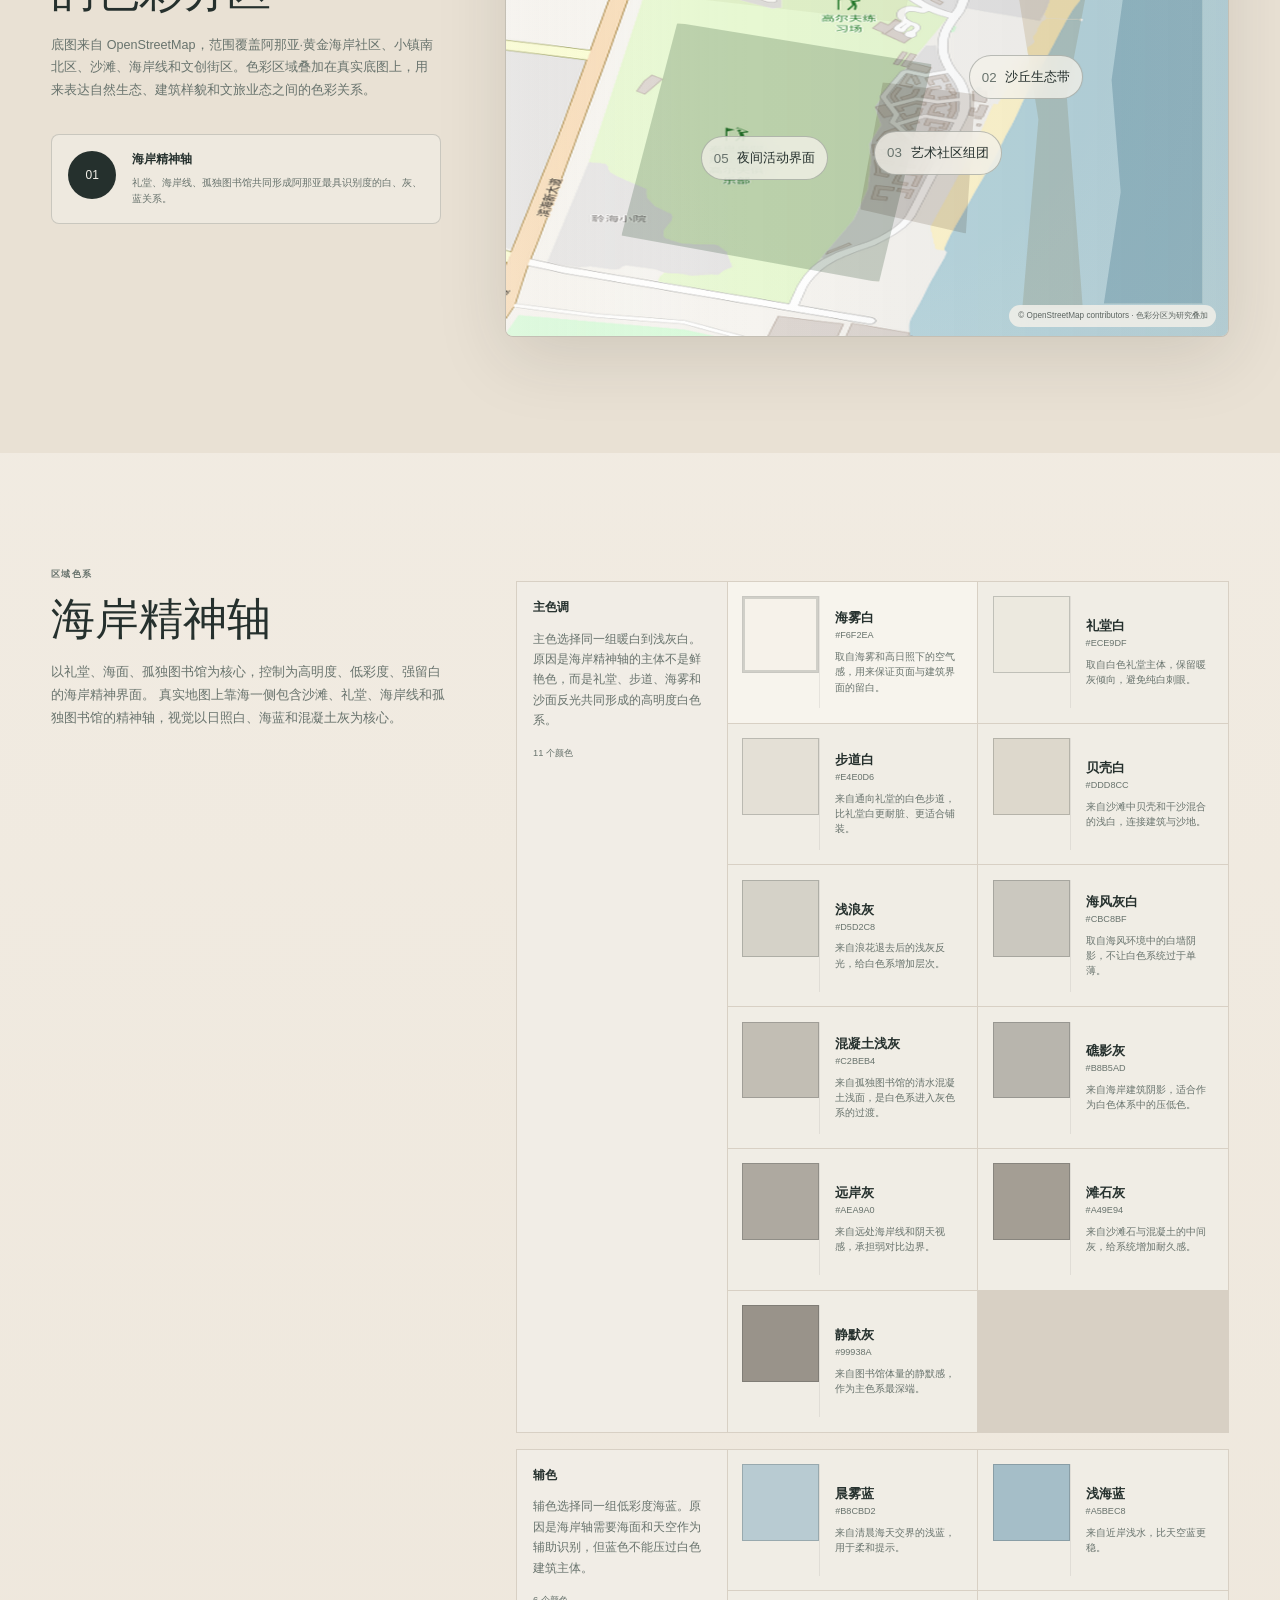
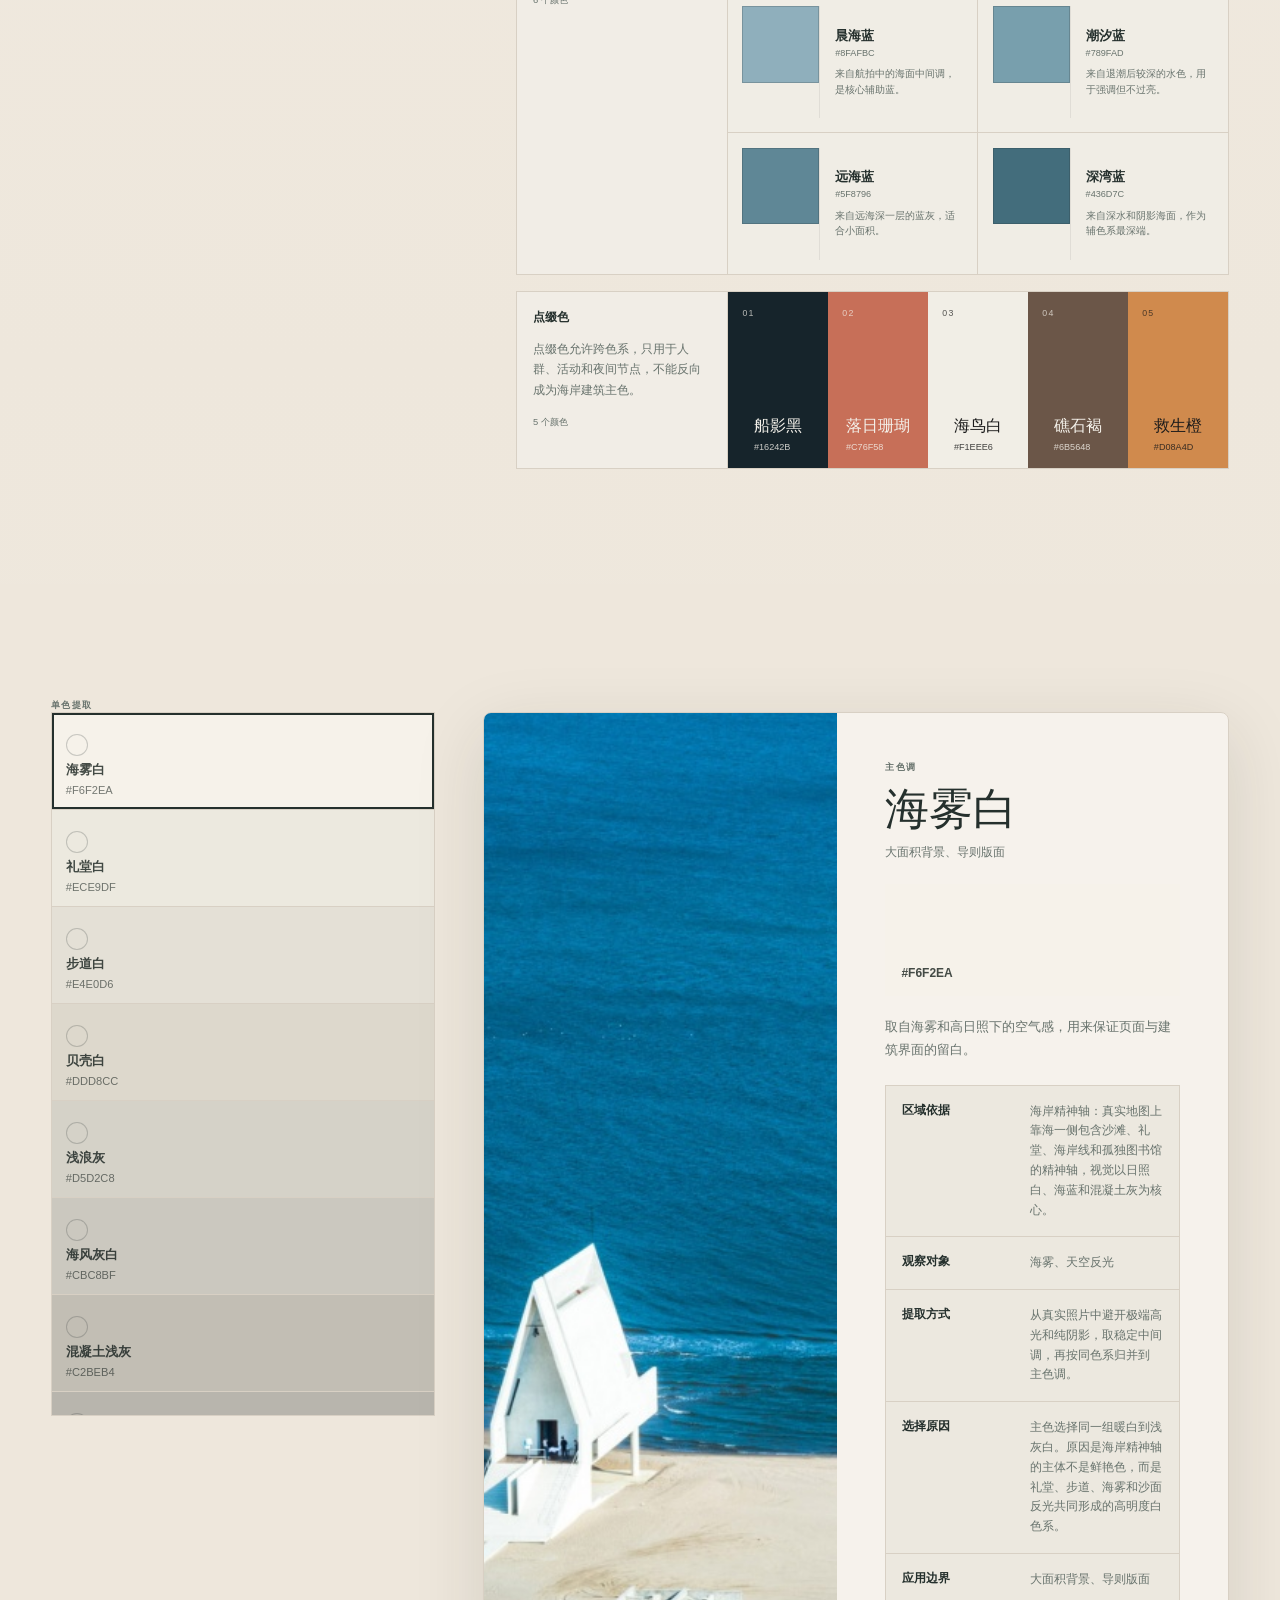
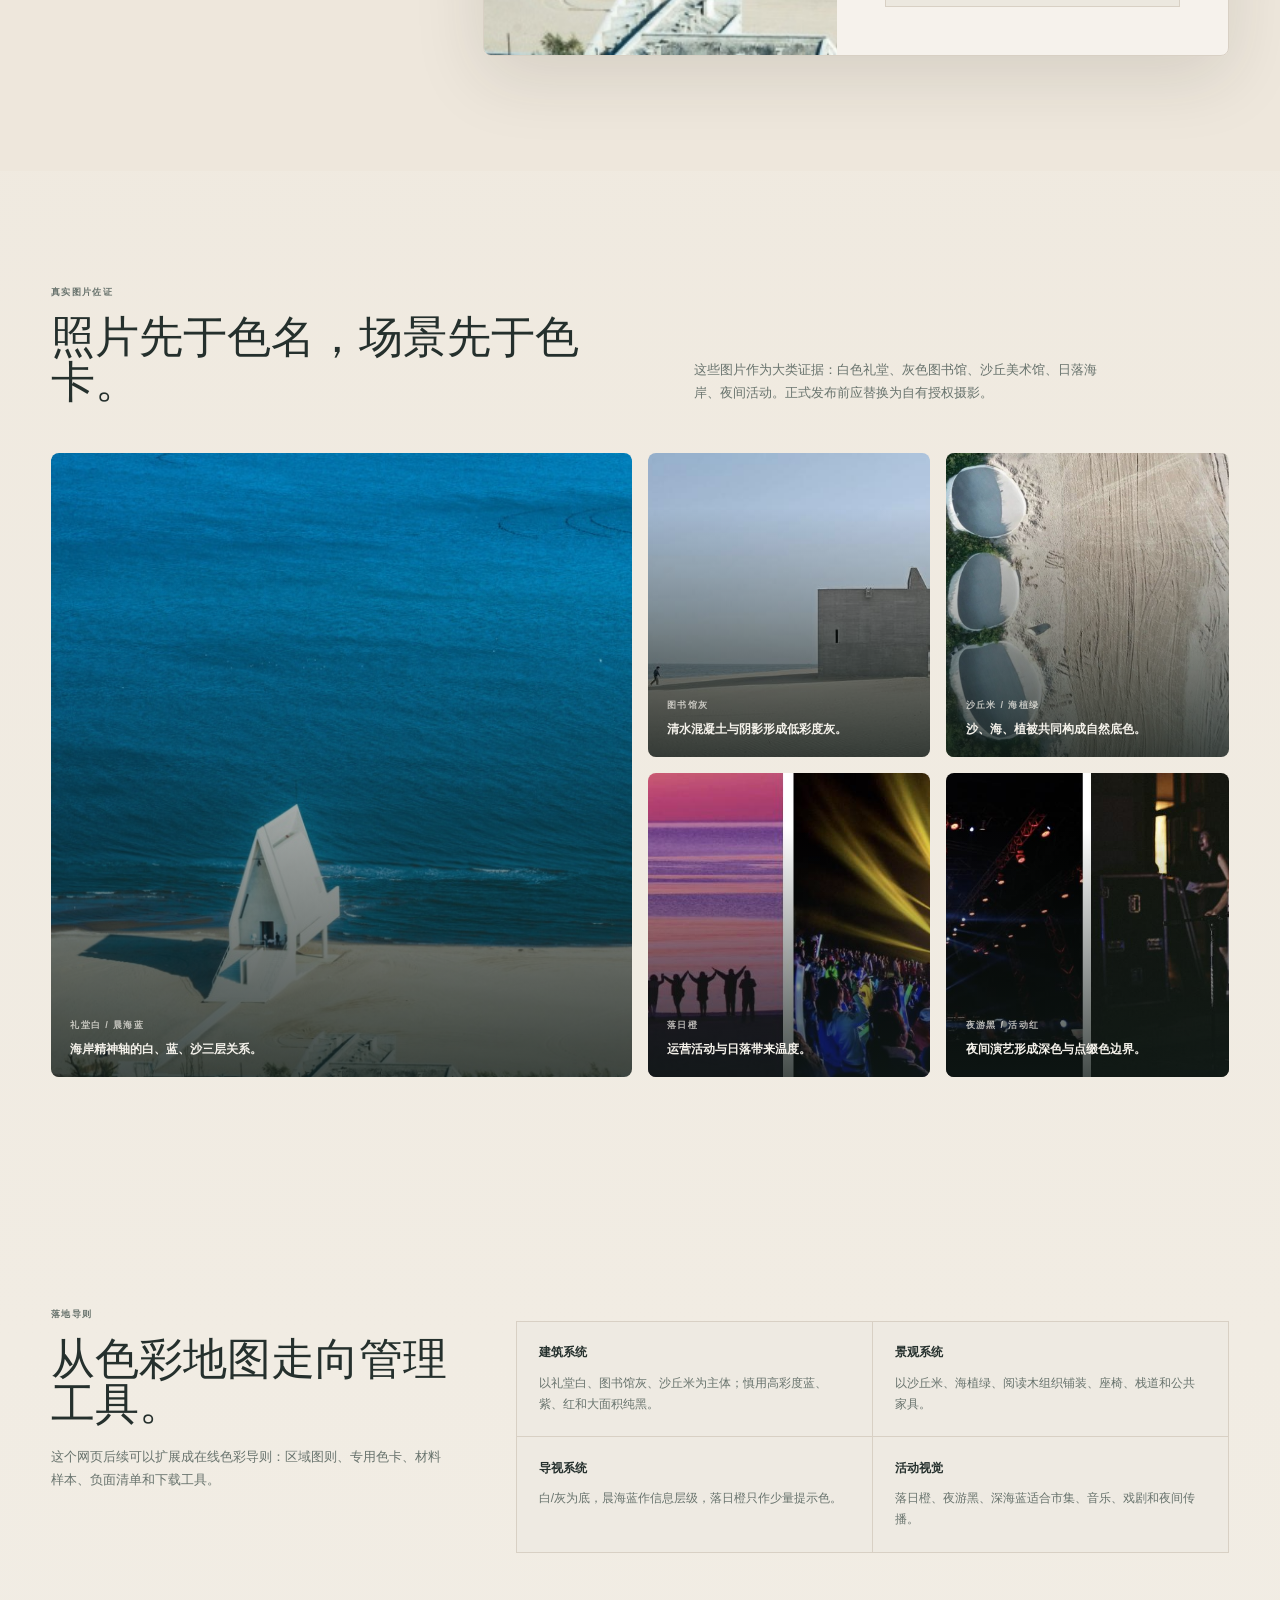
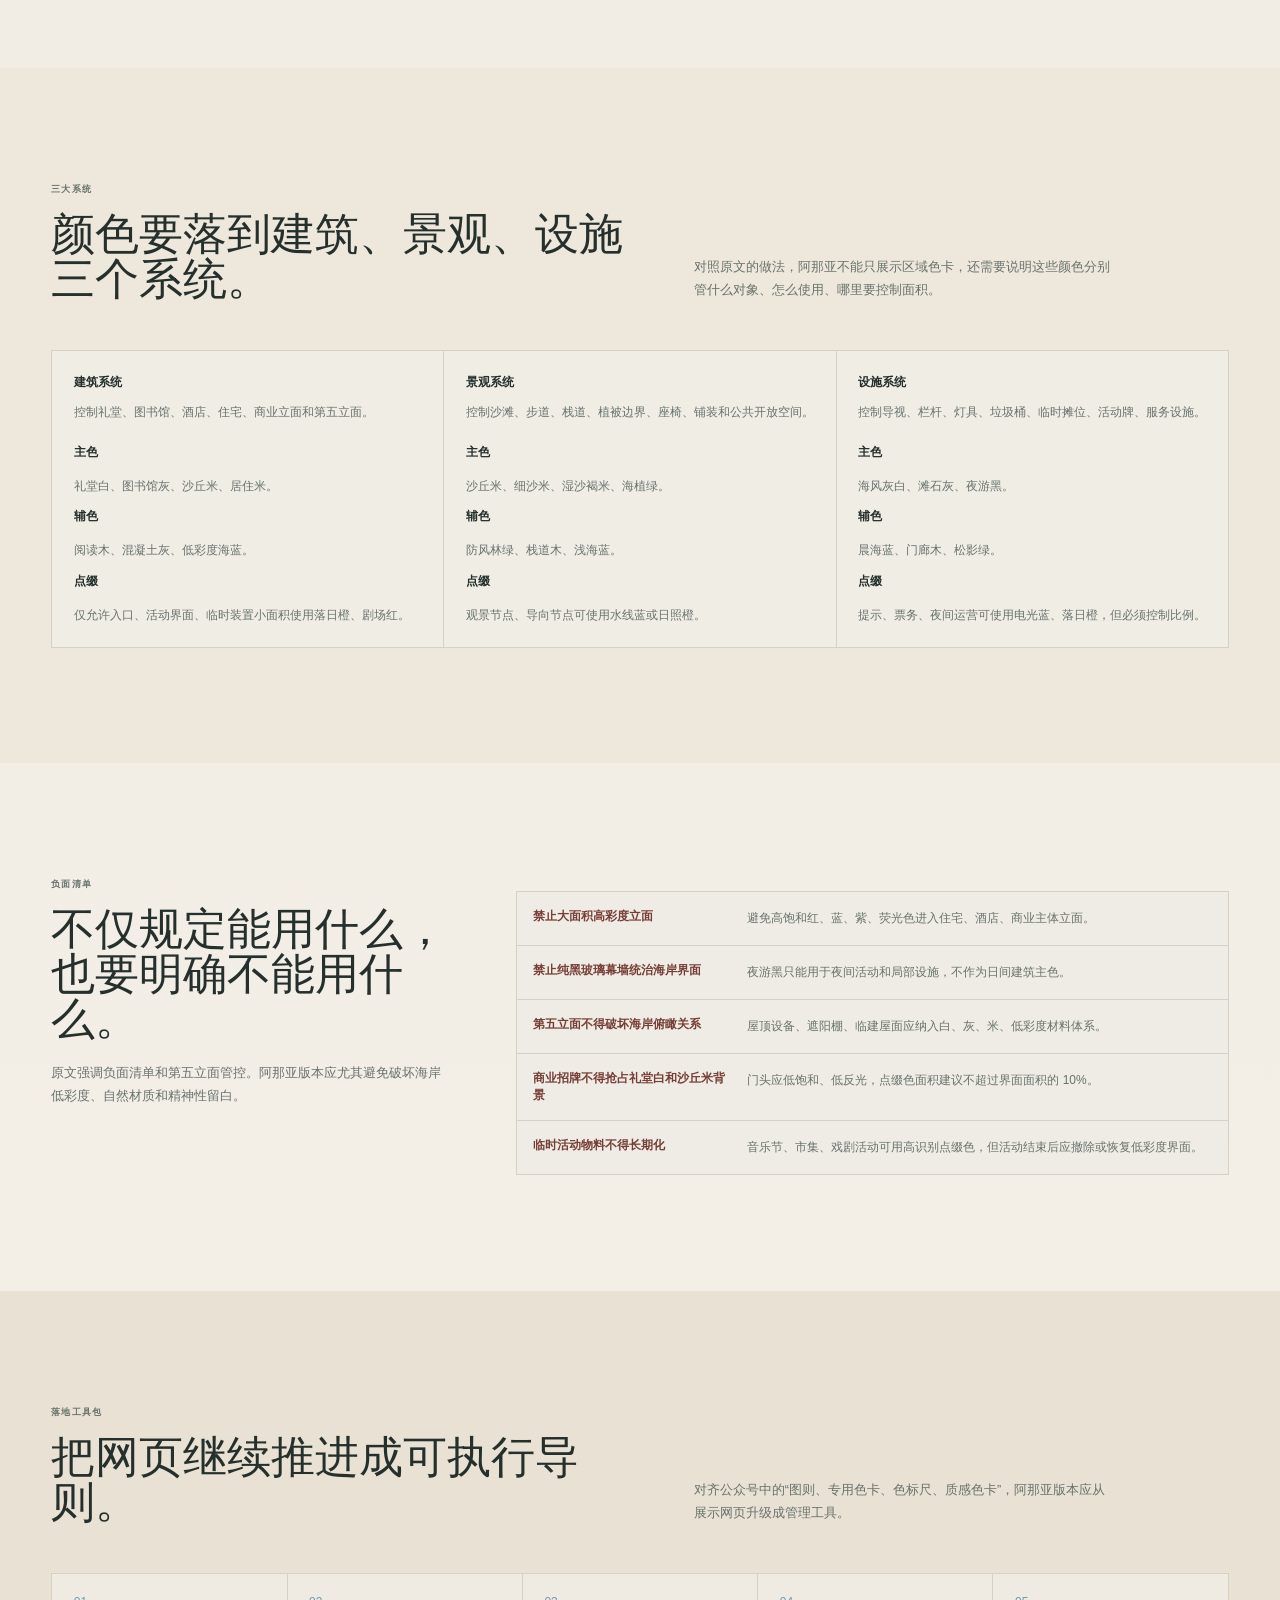
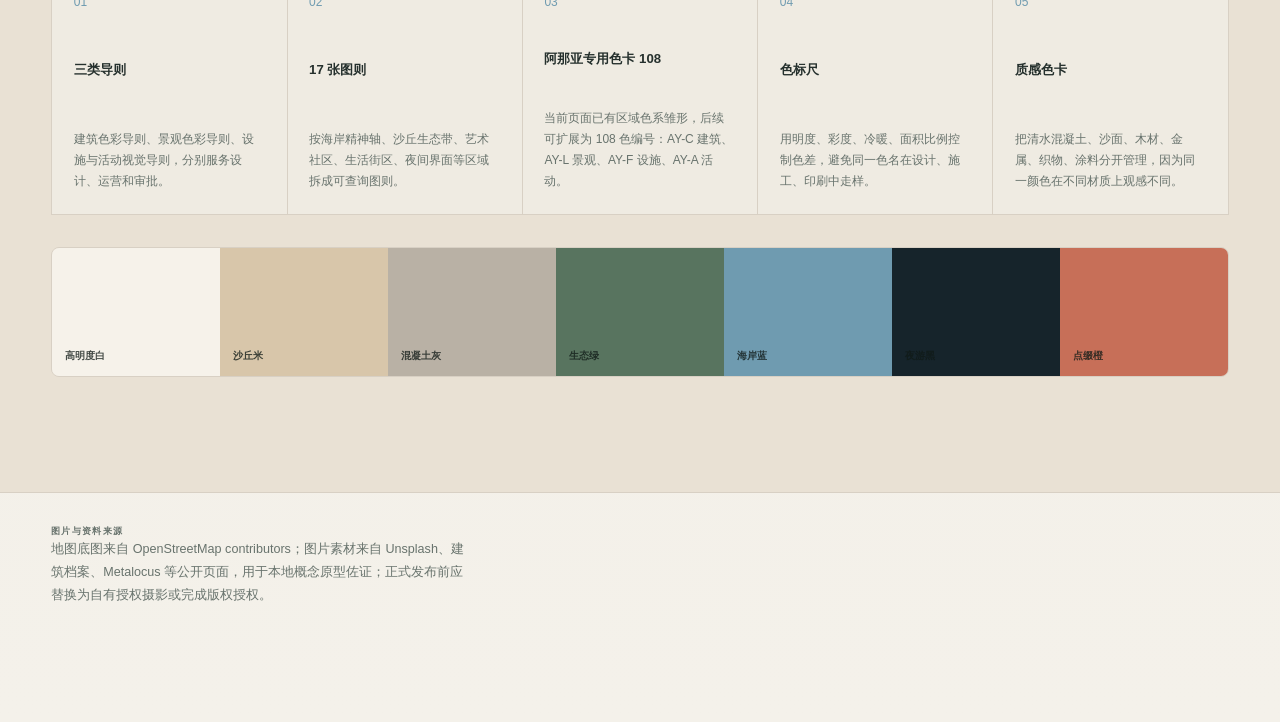
==== commit 2a2ce4a8: "Use square cards for Aranya base palettes" ====
--- a/docs/aranya/index.html
+++ b/docs/aranya/index.html
@@ -5,7 +5,7 @@
     <meta name="viewport" content="width=device-width, initial-scale=1">
     <title>阿那亚城市色彩设计导则 · 互动分区版</title>
     <meta name="description" content="以阿那亚真实场景为依据，从整体地图、区域色系到单色提取流程的城市色彩互动网站。">
-    <link rel="stylesheet" href="styles.css?v=ca73324">
+  <link rel="stylesheet" href="styles.css?v=square-cards-20260626">
   </head>
   <body>
     <header class="site-header">
@@ -341,6 +341,6 @@
       </section>
     </main>
 
-    <script src="script.js?v=ca73324"></script>
+  <script src="script.js?v=square-cards-20260626"></script>
   </body>
 </html>
--- a/docs/aranya/styles.css
+++ b/docs/aranya/styles.css
@@ -395,11 +395,11 @@
   background: var(--line);
 }
 .tone-color {
-  min-height: 8.2rem;
-  display: grid;
-  grid-template-columns: 2.35rem 1fr;
-  gap: .8rem;
-  align-items: start;
+  min-height: 8.8rem;
+  display: grid;
+  grid-template-columns: 4.8rem 1fr;
+  gap: 1rem;
+  align-items: stretch;
   border: 0;
   padding: .9rem;
   background: rgba(248,245,239,.78);
@@ -412,14 +412,17 @@
   background: color-mix(in srgb, var(--tone), #f8f5ef 62%);
 }
 .tone-chip {
-  width: 2.35rem;
-  height: 2.35rem;
+  align-self: start;
+  width: 100%;
+  aspect-ratio: 1 / 1;
+  min-height: 4.8rem;
   border: 1px solid rgba(37,48,45,.22);
-  border-radius: 50%;
+  border-radius: 0;
   background: var(--tone);
 }
 .tone-meta {
   min-width: 0;
+  align-self: center;
 }
 .tone-meta strong,
 .tone-meta small,
@@ -439,6 +442,27 @@
   font-size: .615rem;
   font-style: normal;
   line-height: 1.55;
+}
+
+.tone-row.primary .tone-color,
+.tone-row.secondary .tone-color {
+  position: relative;
+}
+
+.tone-row.primary .tone-color::after,
+.tone-row.secondary .tone-color::after {
+  content: "";
+  position: absolute;
+  inset: .9rem auto .9rem calc(.9rem + 4.8rem);
+  width: 1px;
+  background: rgba(37,48,45,.08);
+}
+
+.tone-row.primary .tone-color:hover .tone-chip,
+.tone-row.primary .tone-color.active .tone-chip,
+.tone-row.secondary .tone-color:hover .tone-chip,
+.tone-row.secondary .tone-color.active .tone-chip {
+  box-shadow: inset 0 0 0 2px rgba(37,48,45,.18);
 }
 
 .tone-row.accent .tone-colors {
@@ -605,6 +629,132 @@
 }
 .process-list span { color: var(--muted); line-height: 1.65; }
 
+.color-detail.accent-detail {
+  display: block;
+  overflow: visible;
+  background: rgba(248,245,239,.94);
+}
+
+.accent-detail-stack {
+  display: grid;
+}
+
+.accent-detail-copy {
+  max-width: 42rem;
+  padding: clamp(1.6rem, 5vw, 3.4rem);
+  scroll-margin-top: 1.5rem;
+}
+
+.accent-detail-copy + .accent-detail-copy {
+  border-top: 1px solid var(--line);
+}
+
+.accent-detail-no {
+  margin-bottom: 1.6rem;
+  color: rgba(37,48,45,.38);
+  font-family: "Courier New", monospace;
+  font-size: .72rem;
+  letter-spacing: .24em;
+}
+
+.accent-detail-copy h2 {
+  margin-top: .75rem;
+  font-family: Georgia, "Songti SC", serif;
+  font-size: clamp(2.6rem, 6vw, 5.4rem);
+  font-weight: 400;
+  line-height: .96;
+  letter-spacing: 0;
+}
+
+.accent-detail-swatch {
+  min-height: clamp(12rem, 28vw, 20rem);
+  display: grid;
+  align-content: end;
+  gap: .85rem;
+  margin-top: clamp(2.4rem, 6vw, 4.8rem);
+  padding: clamp(1.25rem, 4vw, 2.4rem);
+  background: var(--detail);
+  color: var(--detailText);
+}
+
+.accent-detail-swatch strong {
+  font-size: clamp(1.55rem, 4vw, 3rem);
+  font-weight: 500;
+  line-height: 1;
+  font-variant-numeric: tabular-nums;
+}
+
+.accent-detail-swatch span {
+  display: block;
+  font-size: .74rem;
+  letter-spacing: .06em;
+  opacity: .82;
+}
+
+.accent-explain {
+  margin-top: clamp(2.2rem, 5vw, 4rem);
+}
+
+.accent-label {
+  padding-bottom: 1rem;
+  border-bottom: 1px solid var(--line);
+  color: #9e6a66;
+  font-size: .68rem;
+  font-weight: 700;
+  letter-spacing: .22em;
+}
+
+.accent-label + p {
+  margin-top: 1.5rem;
+  color: var(--muted);
+  font-size: clamp(1rem, 2vw, 1.22rem);
+  line-height: 1.95;
+}
+
+.accent-process {
+  display: grid;
+  gap: 1.1rem;
+  margin: 1.5rem 0 0;
+  padding: 0;
+  list-style: none;
+}
+
+.accent-process li {
+  display: grid;
+  grid-template-columns: 2.4rem 1fr;
+  gap: 1rem;
+  align-items: start;
+}
+
+.accent-process span {
+  color: rgba(37,48,45,.42);
+  font-family: "Courier New", monospace;
+  font-size: .78rem;
+  letter-spacing: .08em;
+}
+
+.accent-process p {
+  margin: 0;
+  color: var(--muted);
+  line-height: 1.85;
+}
+
+.accent-photo-evidence {
+  display: grid;
+  max-width: 100%;
+  aspect-ratio: 4 / 3;
+  margin-top: 1.5rem;
+  overflow: hidden;
+  background: var(--line);
+}
+
+.accent-photo-evidence img {
+  width: 100%;
+  height: 100%;
+  object-fit: cover;
+  object-position: center;
+}
+
 .evidence-grid {
   display: grid;
   grid-template-columns: repeat(4, minmax(0, 1fr));
@@ -757,6 +907,21 @@
   .real-map { min-height: 0; aspect-ratio: 3 / 4; }
   .map-sea { inset: 0 0 0 55%; font-size: 2.25rem; writing-mode: vertical-rl; }
   .zone { font-size: .615rem; }
+  .tone-row.primary .tone-color,
+  .tone-row.secondary .tone-color {
+    grid-template-columns: 3.8rem 1fr;
+    min-height: 7.6rem;
+    gap: .8rem;
+    padding: .75rem;
+  }
+  .tone-row.primary .tone-chip,
+  .tone-row.secondary .tone-chip {
+    min-height: 3.8rem;
+  }
+  .tone-row.primary .tone-color::after,
+  .tone-row.secondary .tone-color::after {
+    inset: .75rem auto .75rem calc(.75rem + 3.8rem);
+  }
   .tone-row.accent .tone-color {
     min-height: 7.4rem;
     padding: .65rem .45rem;
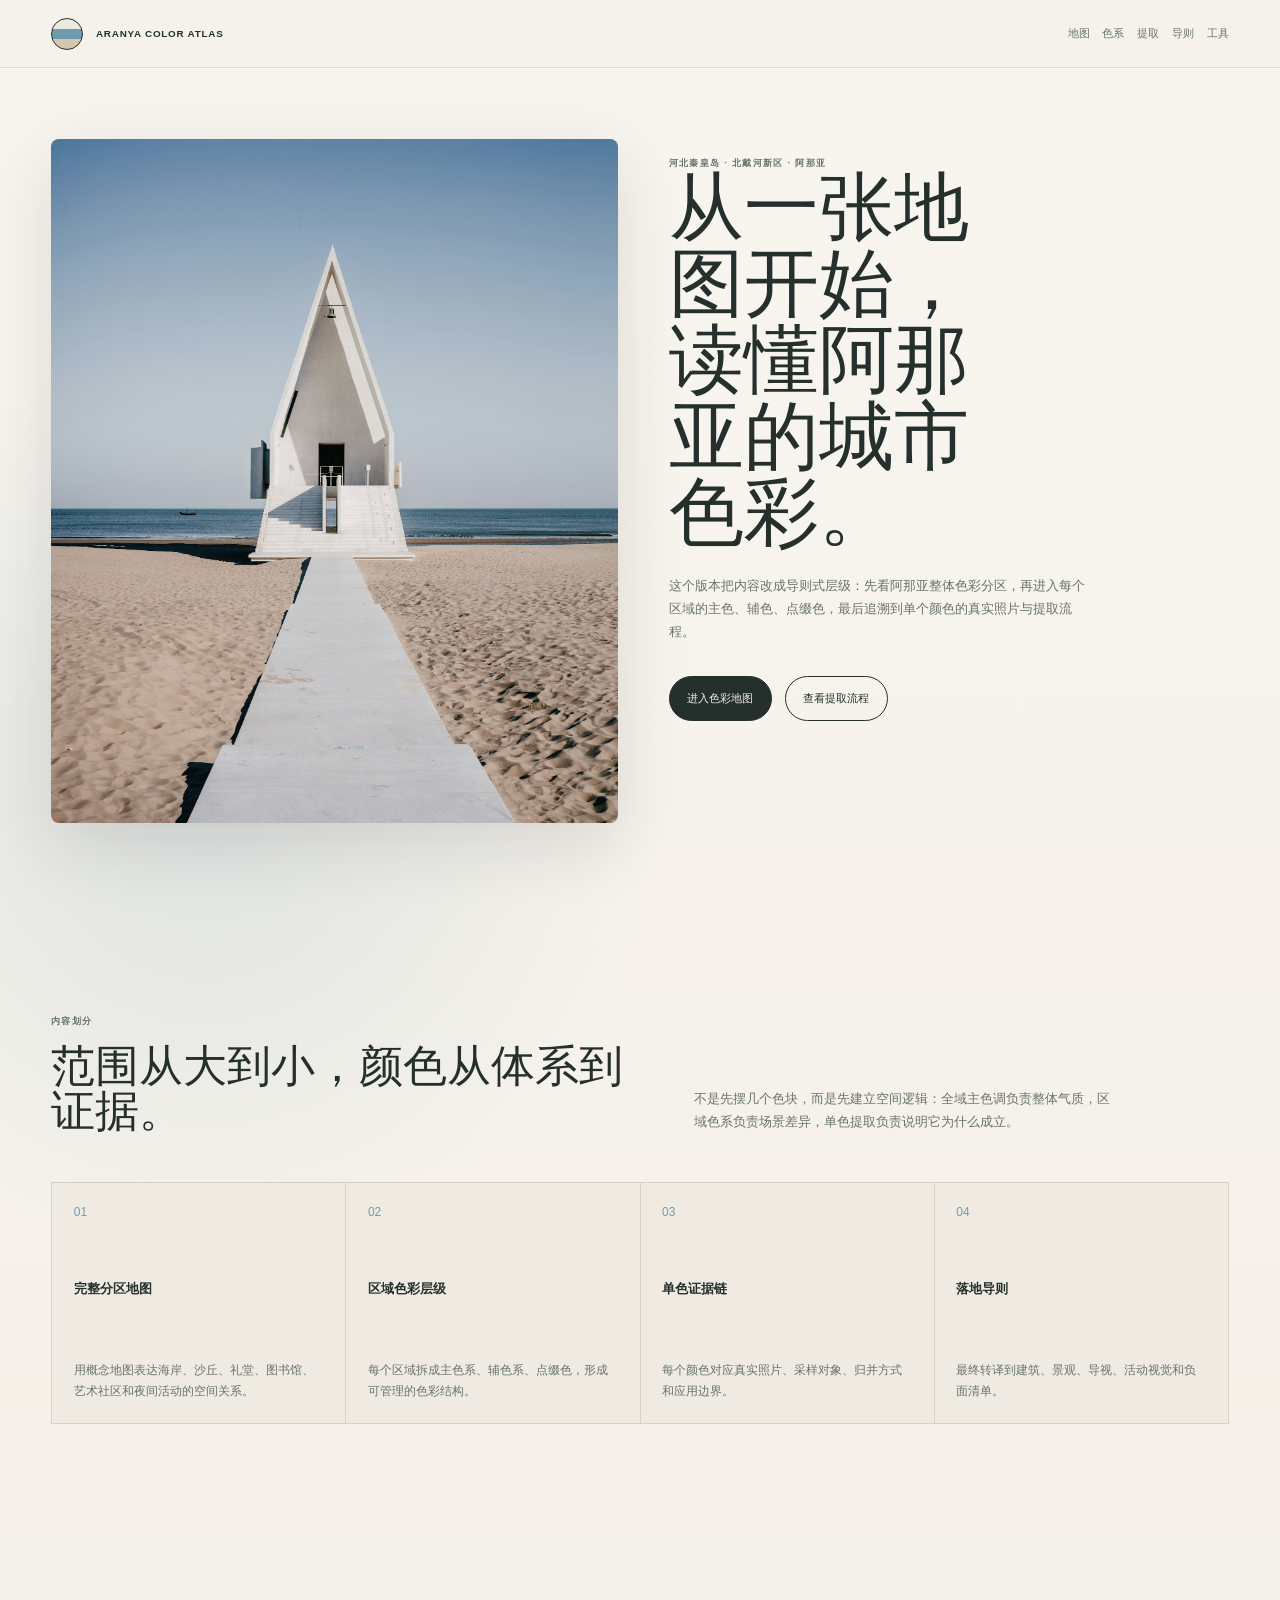
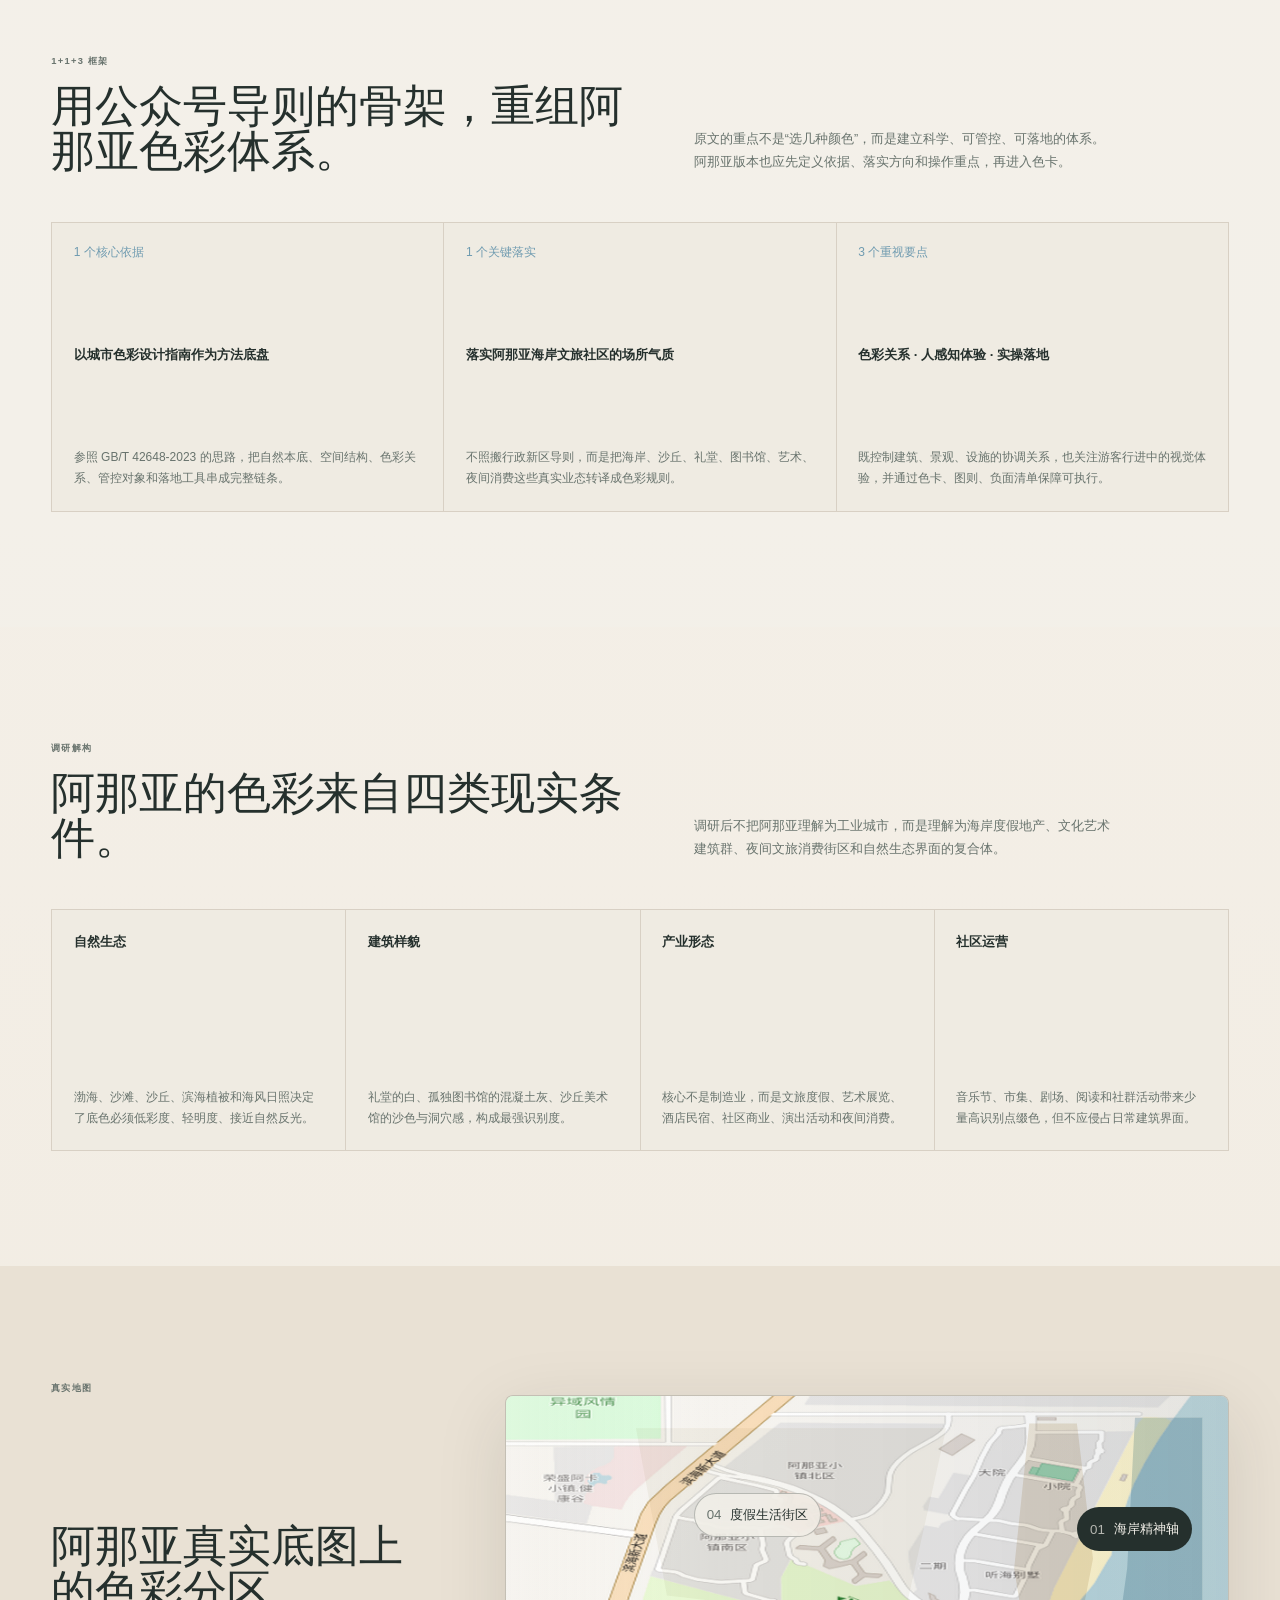
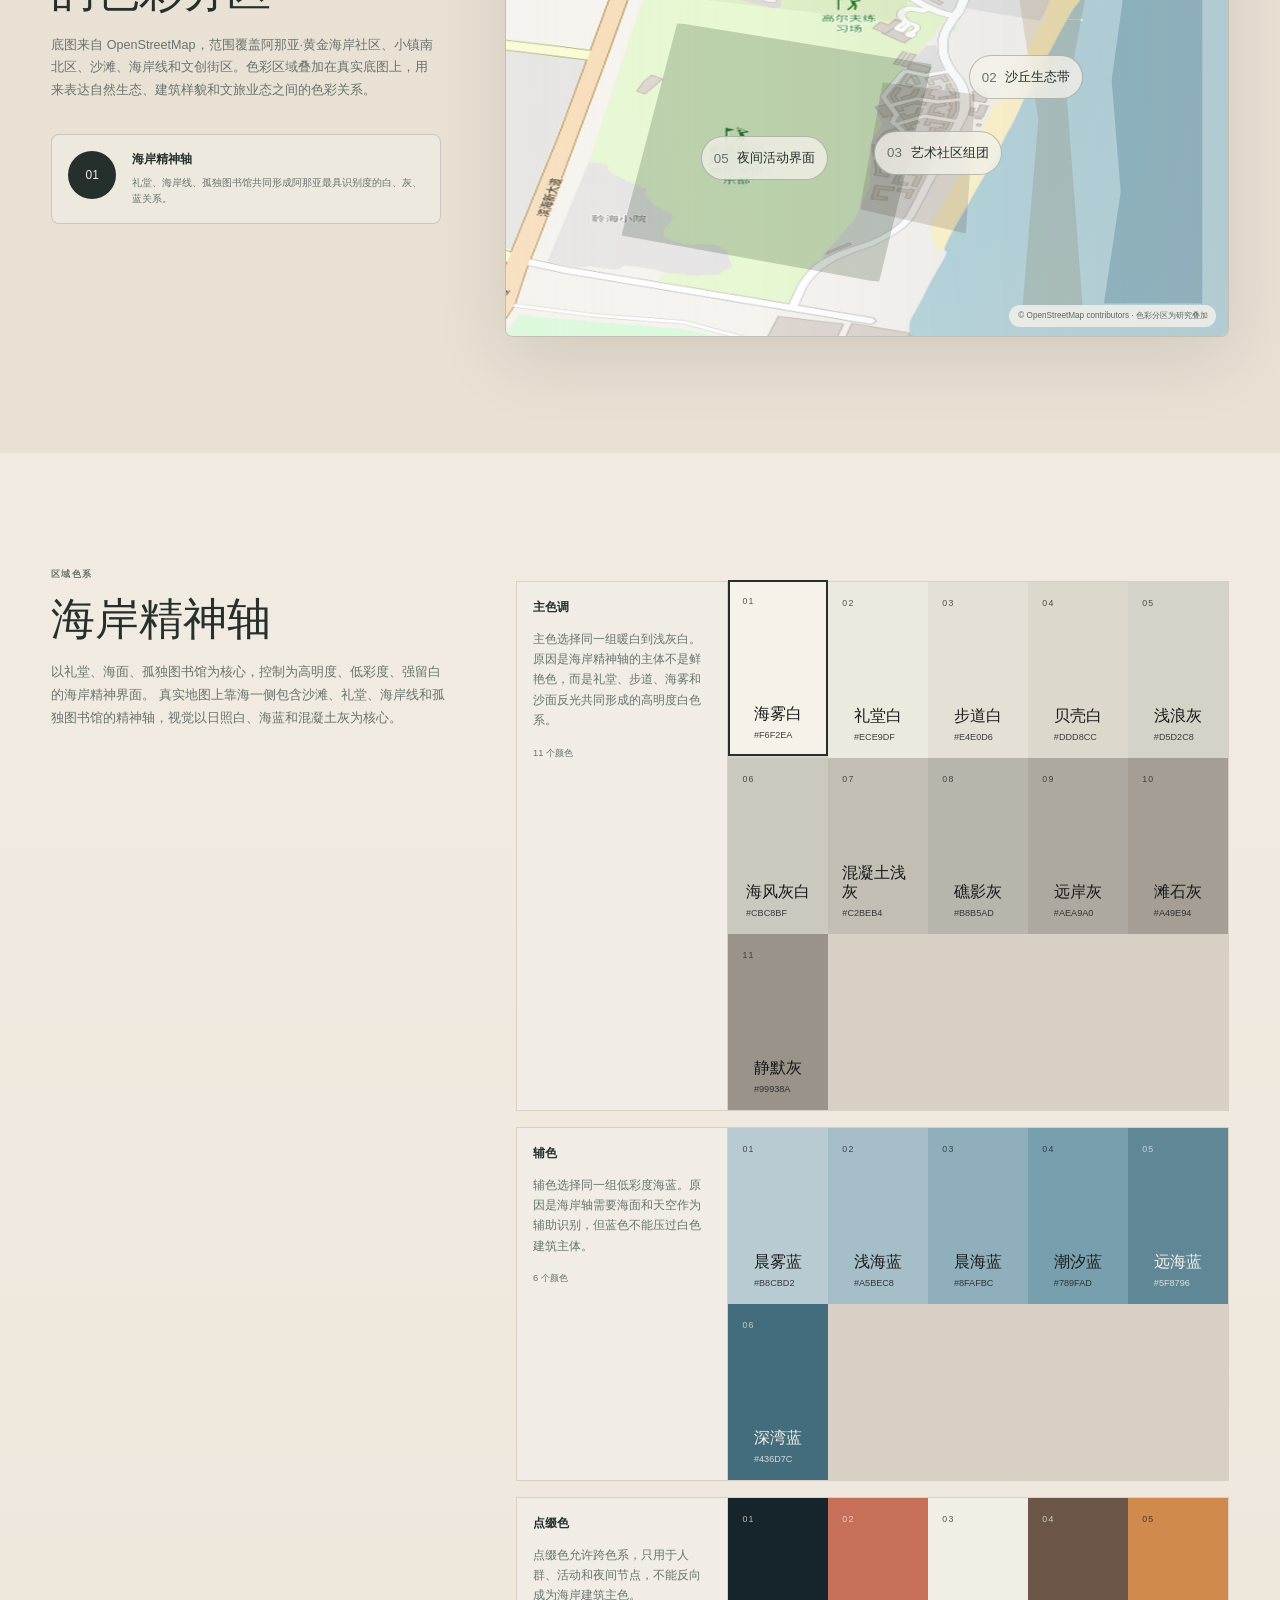
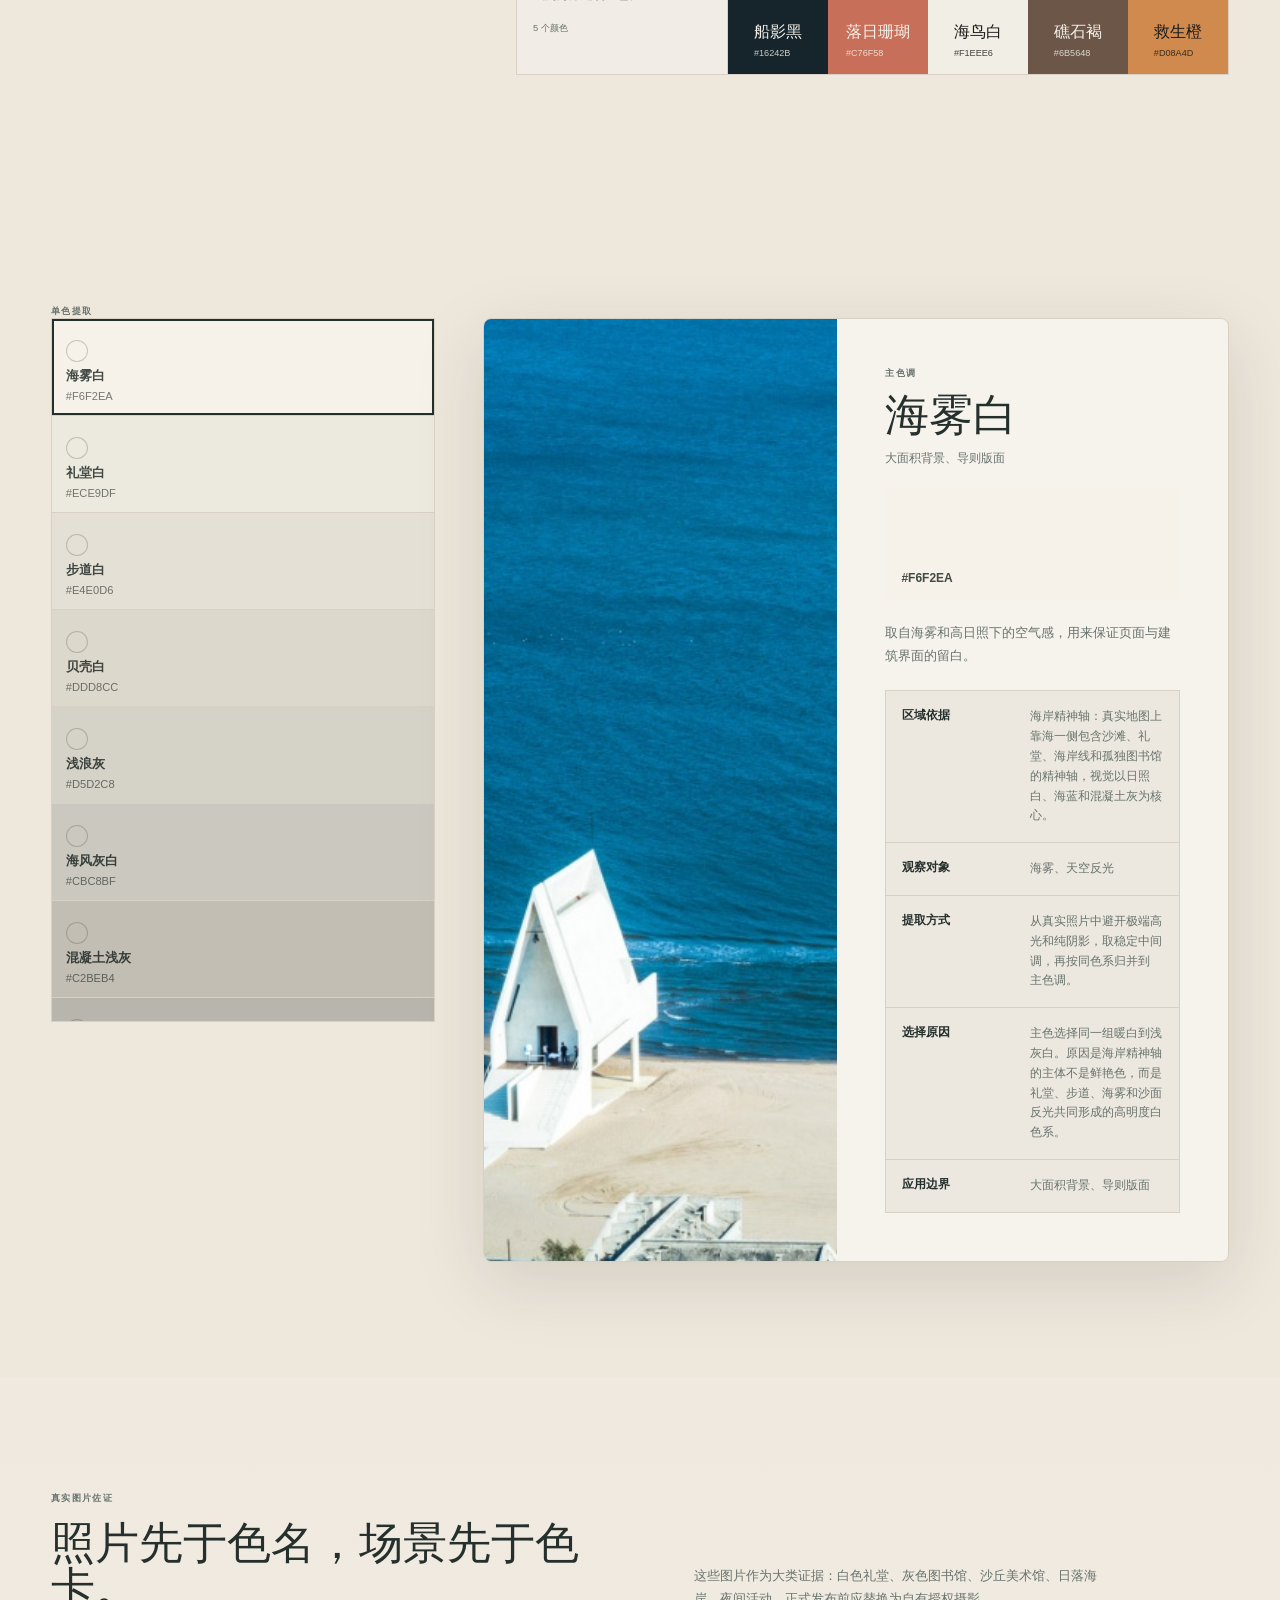
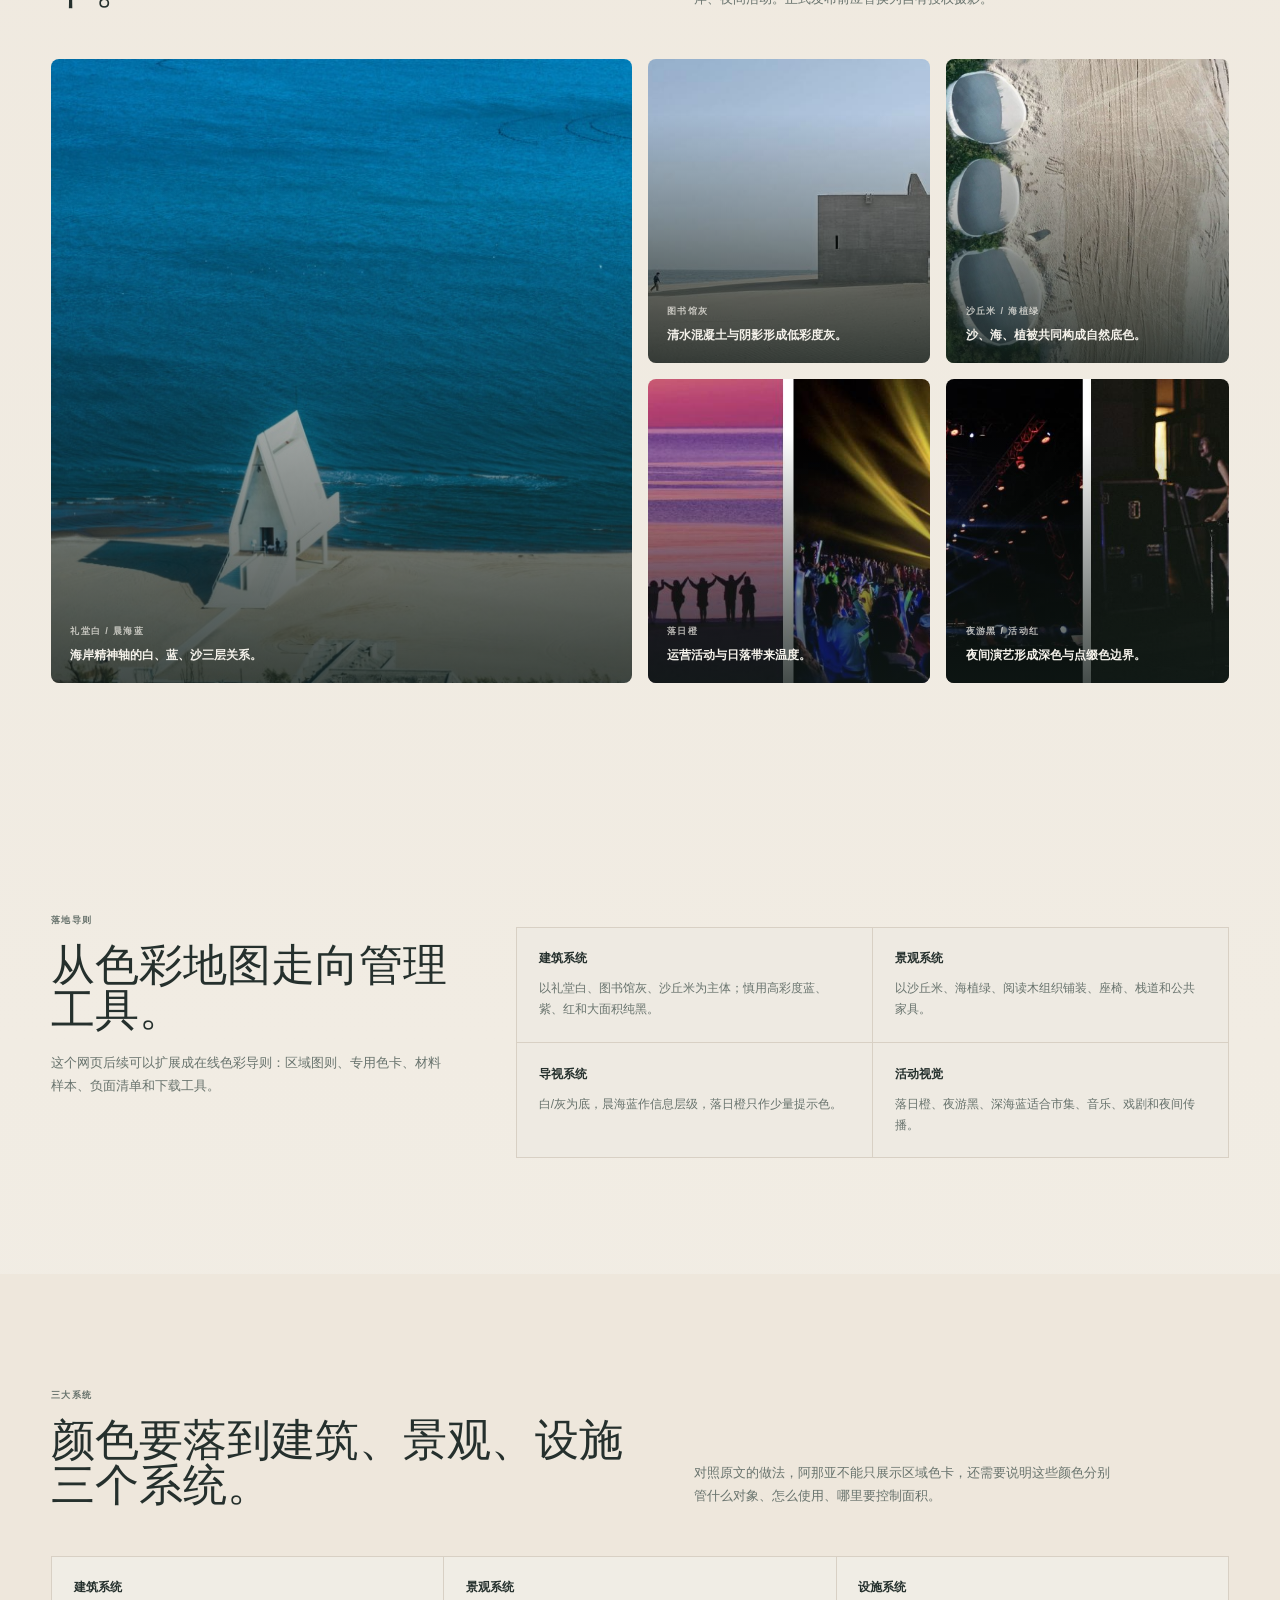
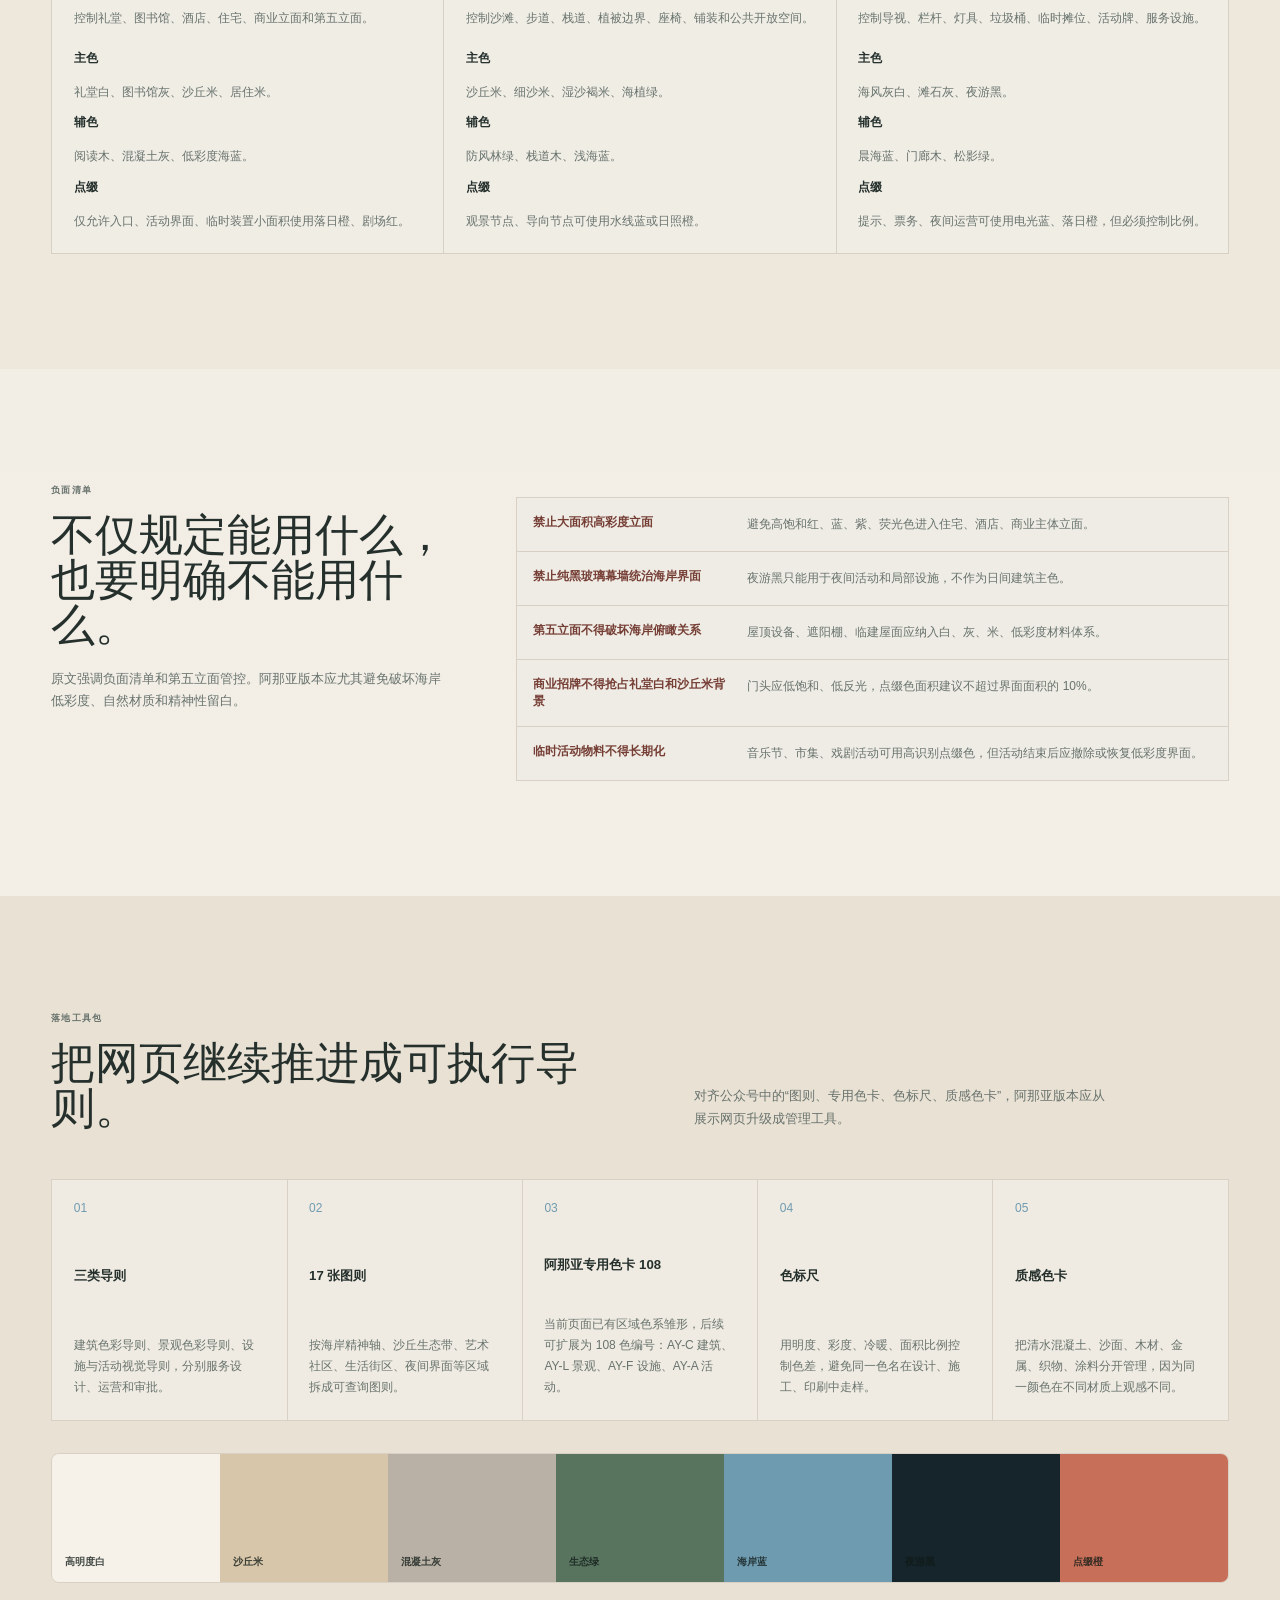
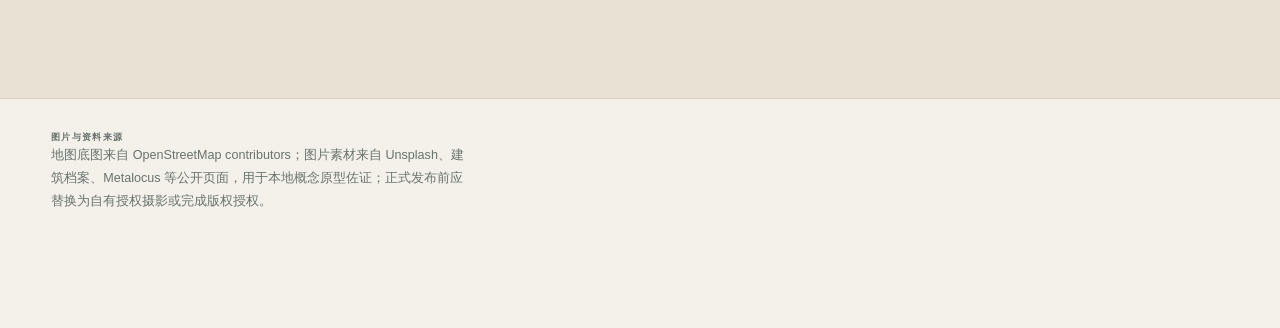
==== commit 0d920101: "Unify Aranya palette swatch cards" ====
--- a/docs/aranya/index.html
+++ b/docs/aranya/index.html
@@ -5,7 +5,7 @@
     <meta name="viewport" content="width=device-width, initial-scale=1">
     <title>阿那亚城市色彩设计导则 · 互动分区版</title>
     <meta name="description" content="以阿那亚真实场景为依据，从整体地图、区域色系到单色提取流程的城市色彩互动网站。">
-  <link rel="stylesheet" href="styles.css?v=square-cards-20260626">
+  <link rel="stylesheet" href="styles.css?v=full-swatch-20260626">
   </head>
   <body>
     <header class="site-header">
@@ -341,6 +341,6 @@
       </section>
     </main>
 
-  <script src="script.js?v=square-cards-20260626"></script>
+  <script src="script.js?v=full-swatch-20260626"></script>
   </body>
 </html>
--- a/docs/aranya/styles.css
+++ b/docs/aranya/styles.css
@@ -465,15 +465,26 @@
   box-shadow: inset 0 0 0 2px rgba(37,48,45,.18);
 }
 
+.tone-row.primary .tone-colors,
+.tone-row.secondary .tone-colors,
 .tone-row.accent .tone-colors {
   grid-template-columns: repeat(5, minmax(0, 1fr));
-  counter-reset: accent-swatch;
   gap: 0;
   background: transparent;
 }
 
+.tone-row.primary .tone-colors,
+.tone-row.secondary .tone-colors {
+  counter-reset: tone-swatch;
+}
+
+.tone-row.accent .tone-colors {
+  counter-reset: accent-swatch;
+}
+
+.tone-row.primary .tone-color,
+.tone-row.secondary .tone-color,
 .tone-row.accent .tone-color {
-  counter-increment: accent-swatch;
   min-height: 11rem;
   display: flex;
   flex-direction: column;
@@ -485,19 +496,42 @@
   transition: padding .4s ease, filter .4s ease, transform .4s ease;
 }
 
+.tone-row.primary .tone-color,
+.tone-row.secondary .tone-color {
+  counter-increment: tone-swatch;
+}
+
+.tone-row.accent .tone-color {
+  counter-increment: accent-swatch;
+}
+
+.tone-row.primary .tone-color::before,
+.tone-row.secondary .tone-color::before,
 .tone-row.accent .tone-color::before {
-  content: counter(accent-swatch, decimal-leading-zero);
   font-size: .55rem;
   letter-spacing: .14em;
   opacity: .72;
 }
 
+.tone-row.primary .tone-color::before,
+.tone-row.secondary .tone-color::before {
+  content: counter(tone-swatch, decimal-leading-zero);
+}
+
+.tone-row.accent .tone-color::before {
+  content: counter(accent-swatch, decimal-leading-zero);
+}
+
+.tone-row.primary .tone-color:hover,
+.tone-row.secondary .tone-color:hover,
 .tone-row.accent .tone-color:hover {
   padding-bottom: 1.8rem;
   transform: translateY(-3px);
   filter: saturate(1.05) contrast(1.02);
 }
 
+.tone-row.primary .tone-color.active,
+.tone-row.secondary .tone-color.active,
 .tone-row.accent .tone-color.active {
   background: var(--tone);
   outline: 2px solid var(--ink);
@@ -505,20 +539,33 @@
   transform: translateY(-2px);
 }
 
+.tone-row.primary .tone-color:active,
+.tone-row.secondary .tone-color:active,
 .tone-row.accent .tone-color:active {
   transform: translateY(1px);
 }
 
+.tone-row.primary .tone-color::after,
+.tone-row.secondary .tone-color::after {
+  display: none;
+}
+
+.tone-row.primary .tone-chip,
+.tone-row.secondary .tone-chip,
 .tone-row.accent .tone-chip {
   display: none;
 }
 
+.tone-row.primary .tone-meta,
+.tone-row.secondary .tone-meta,
 .tone-row.accent .tone-meta {
   display: grid;
   gap: .4rem;
   min-width: 0;
 }
 
+.tone-row.primary .tone-meta strong,
+.tone-row.secondary .tone-meta strong,
 .tone-row.accent .tone-meta strong {
   font-family: Georgia, "Songti SC", serif;
   font-size: 1rem;
@@ -527,12 +574,16 @@
   overflow-wrap: anywhere;
 }
 
+.tone-row.primary .tone-meta small,
+.tone-row.secondary .tone-meta small,
 .tone-row.accent .tone-meta small {
   margin-top: 0;
   color: inherit;
   opacity: .82;
 }
 
+.tone-row.primary .tone-meta em,
+.tone-row.secondary .tone-meta em,
 .tone-row.accent .tone-meta em {
   display: none;
 }
@@ -908,33 +959,28 @@
   .map-sea { inset: 0 0 0 55%; font-size: 2.25rem; writing-mode: vertical-rl; }
   .zone { font-size: .615rem; }
   .tone-row.primary .tone-color,
-  .tone-row.secondary .tone-color {
-    grid-template-columns: 3.8rem 1fr;
-    min-height: 7.6rem;
-    gap: .8rem;
-    padding: .75rem;
-  }
-  .tone-row.primary .tone-chip,
-  .tone-row.secondary .tone-chip {
-    min-height: 3.8rem;
-  }
-  .tone-row.primary .tone-color::after,
-  .tone-row.secondary .tone-color::after {
-    inset: .75rem auto .75rem calc(.75rem + 3.8rem);
-  }
+  .tone-row.secondary .tone-color,
   .tone-row.accent .tone-color {
     min-height: 7.4rem;
     padding: .65rem .45rem;
   }
+  .tone-row.primary .tone-color:hover,
+  .tone-row.secondary .tone-color:hover,
   .tone-row.accent .tone-color:hover {
     padding-bottom: 1rem;
   }
+  .tone-row.primary .tone-color::before,
+  .tone-row.secondary .tone-color::before,
   .tone-row.accent .tone-color::before {
     font-size: .46rem;
   }
+  .tone-row.primary .tone-meta strong,
+  .tone-row.secondary .tone-meta strong,
   .tone-row.accent .tone-meta strong {
     font-size: .68rem;
   }
+  .tone-row.primary .tone-meta small,
+  .tone-row.secondary .tone-meta small,
   .tone-row.accent .tone-meta small {
     font-size: .48rem;
   }
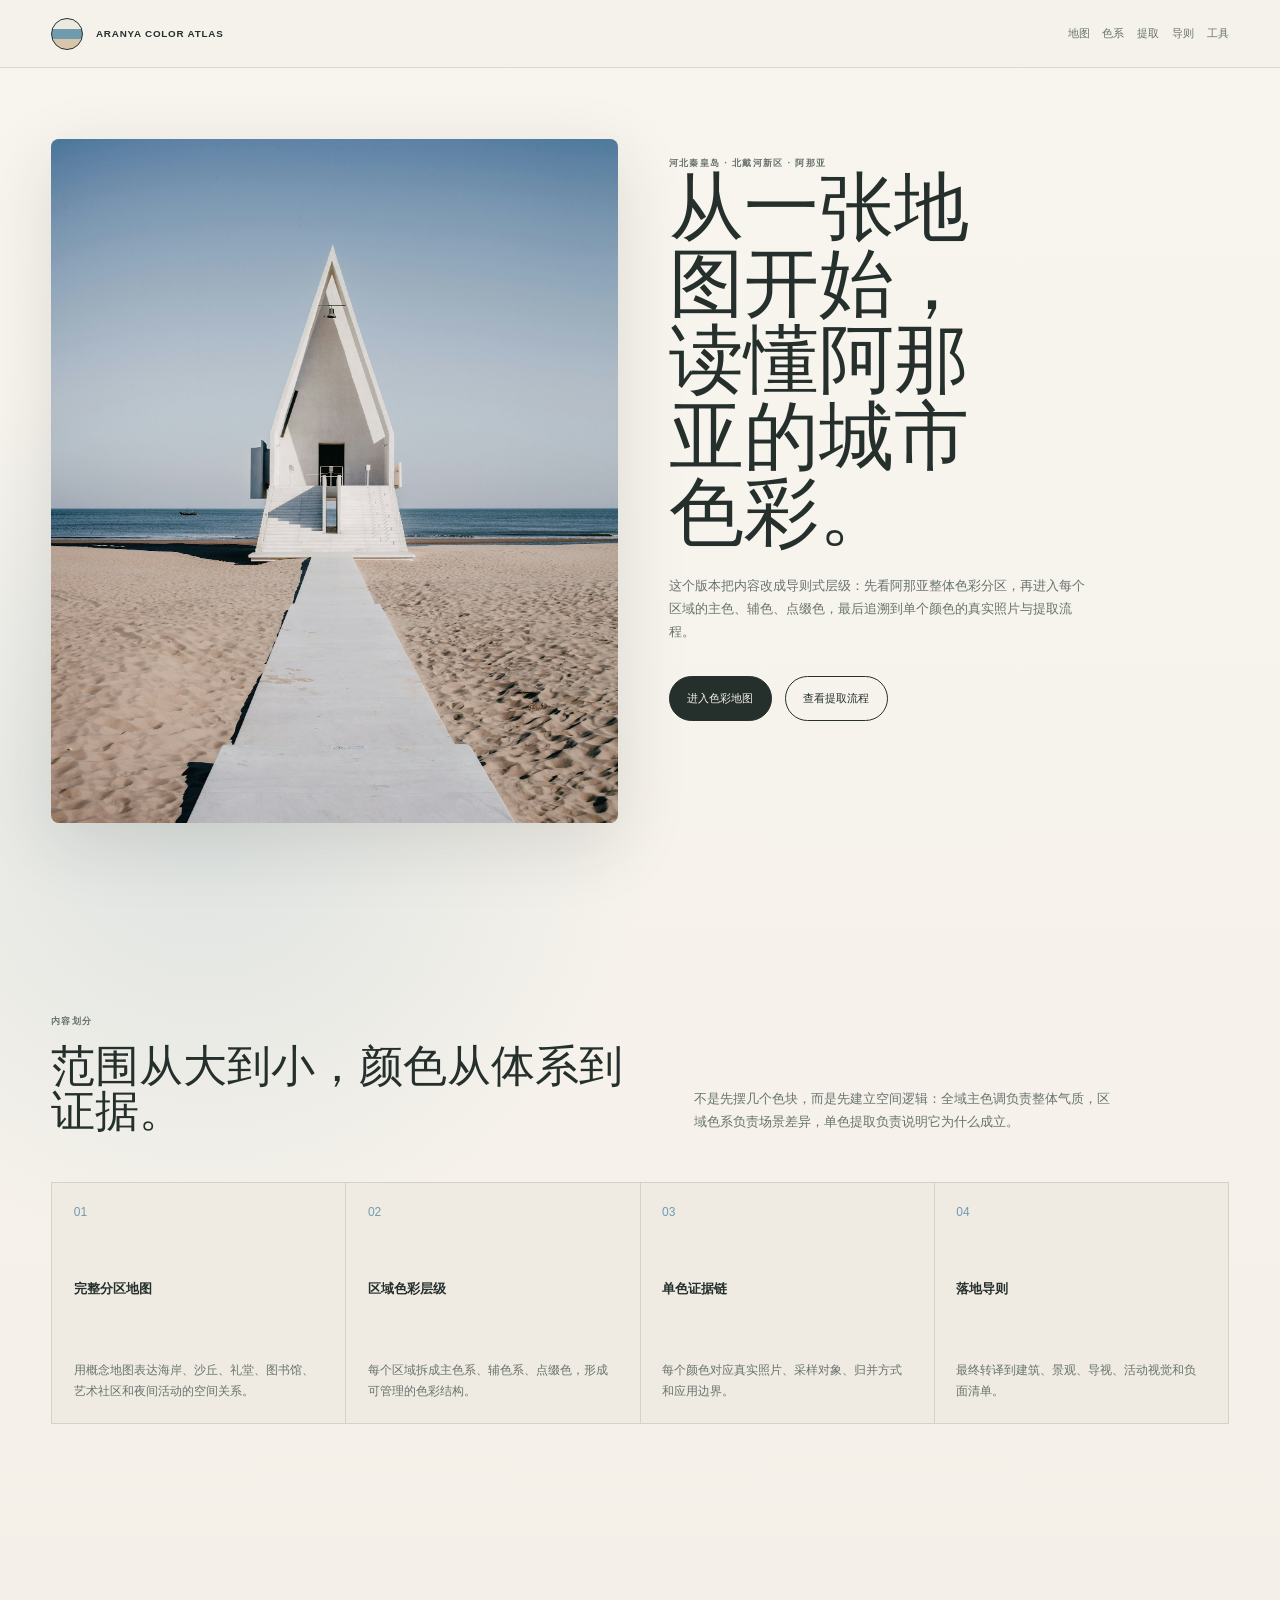
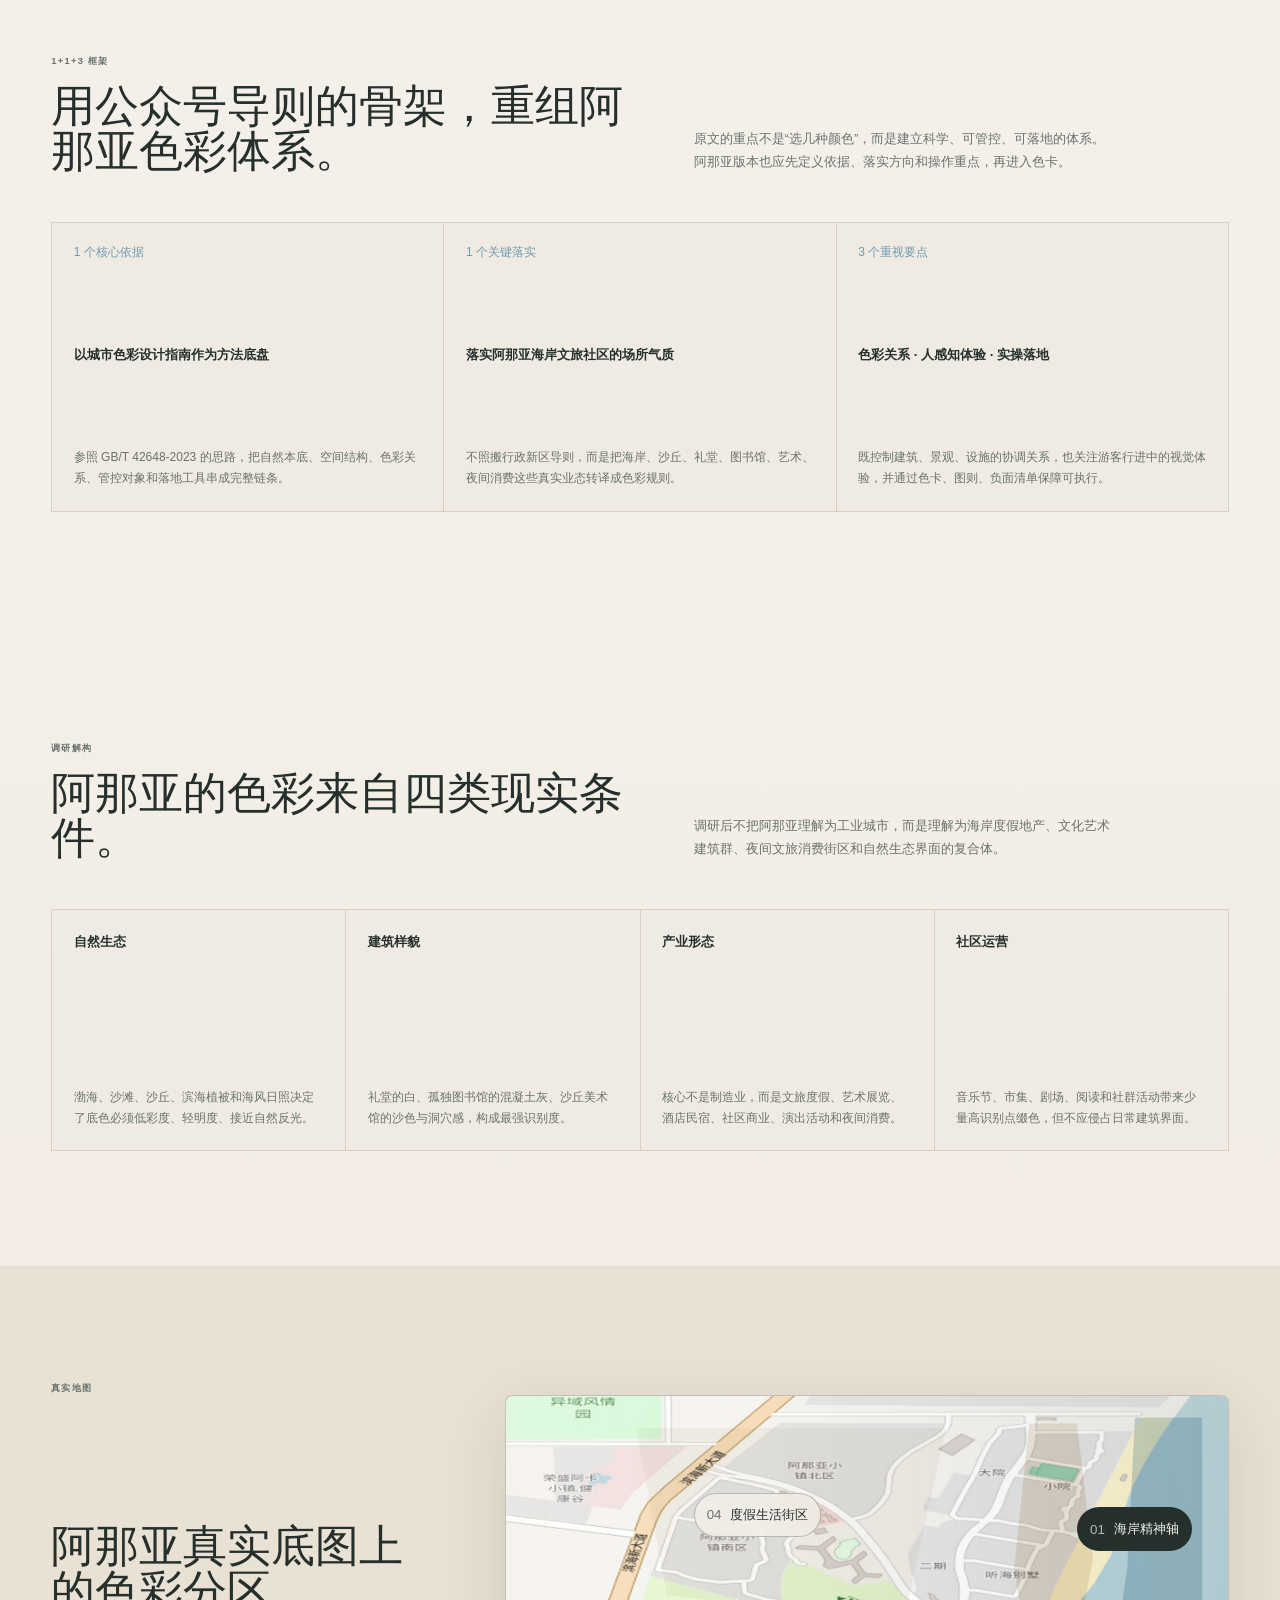
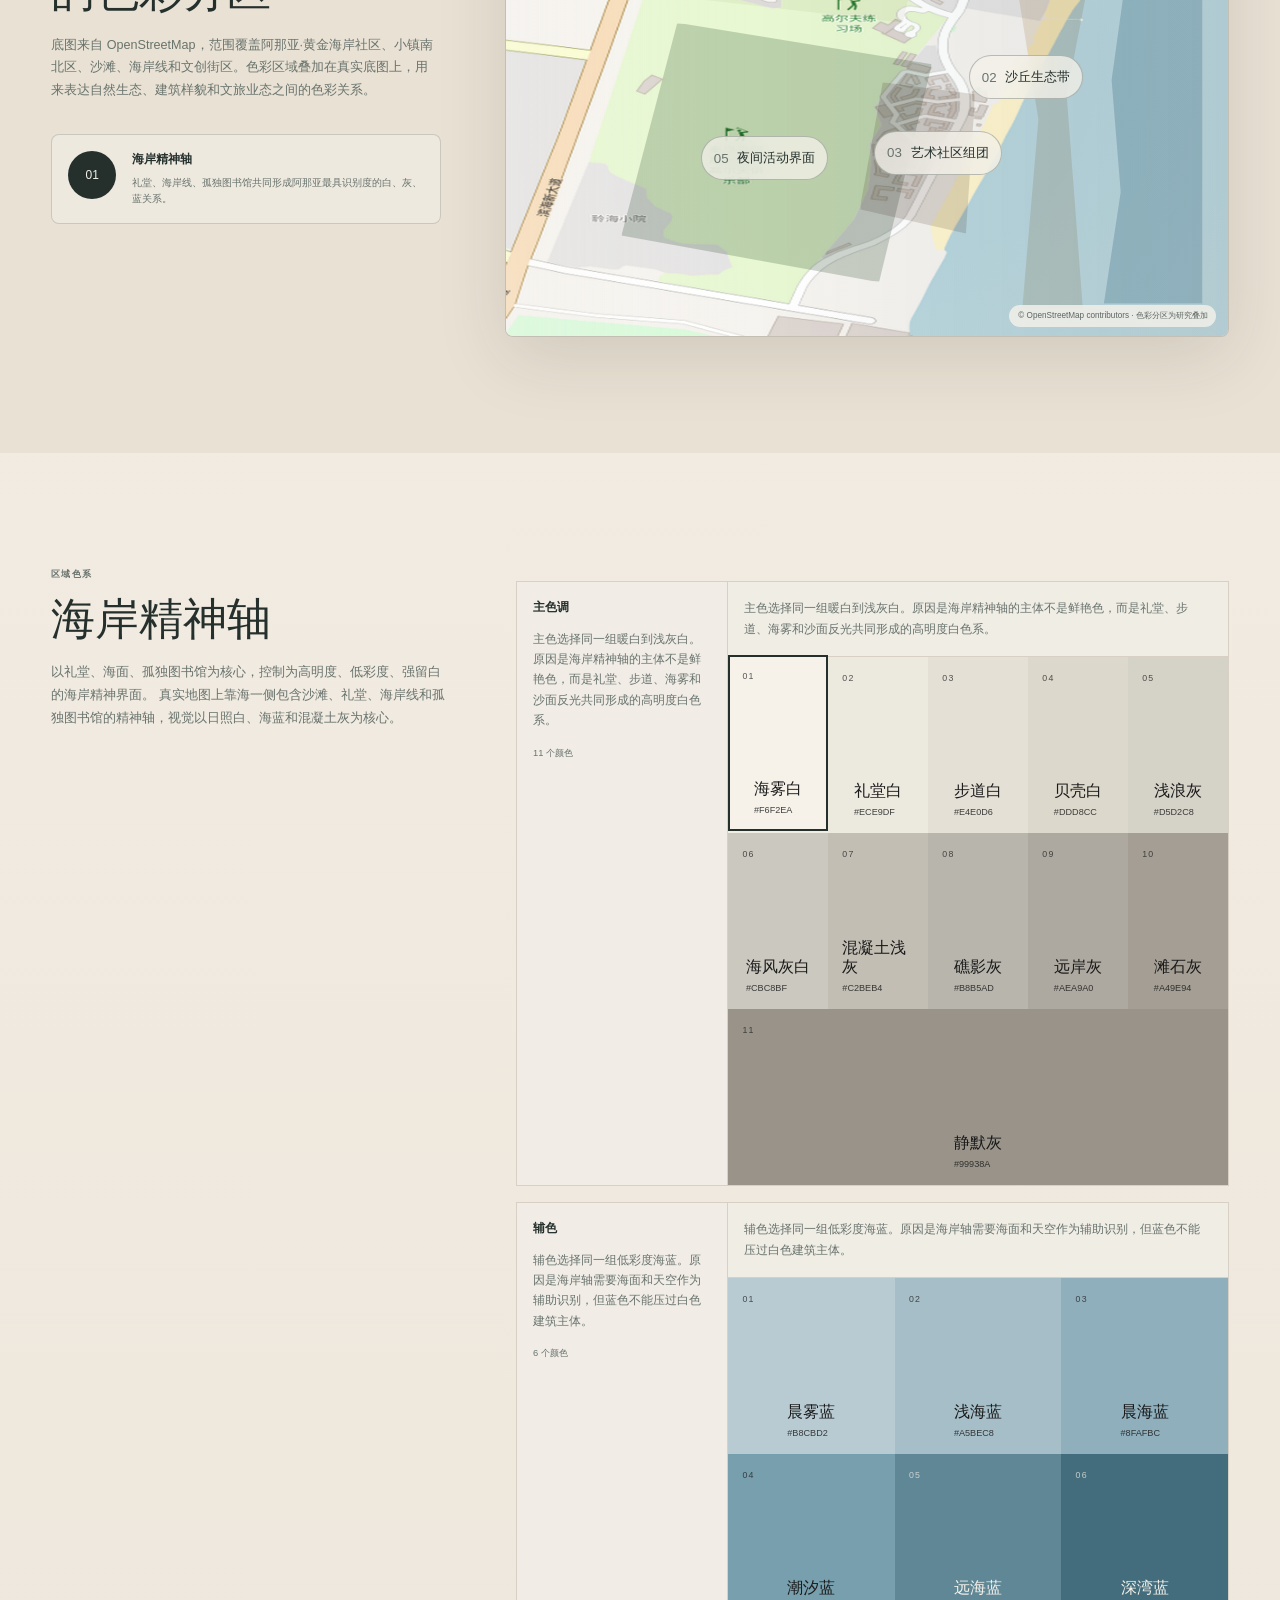
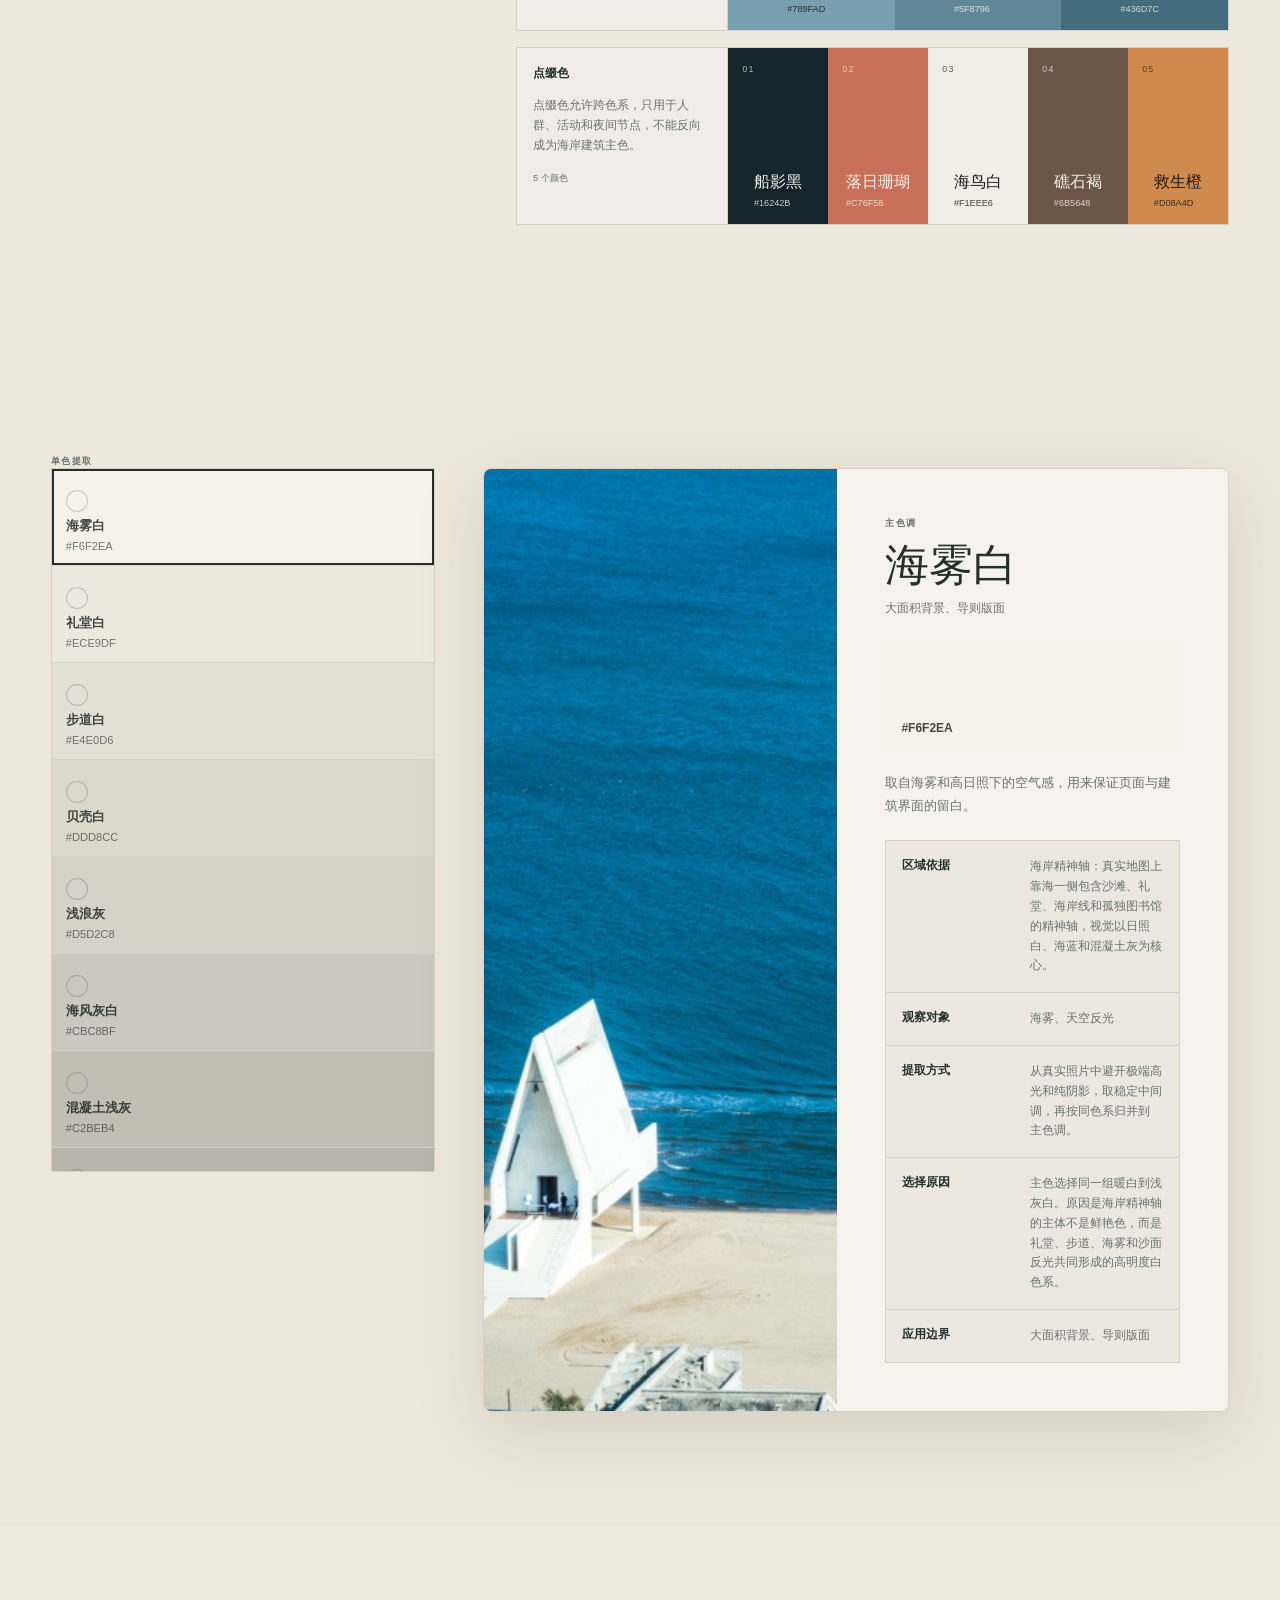
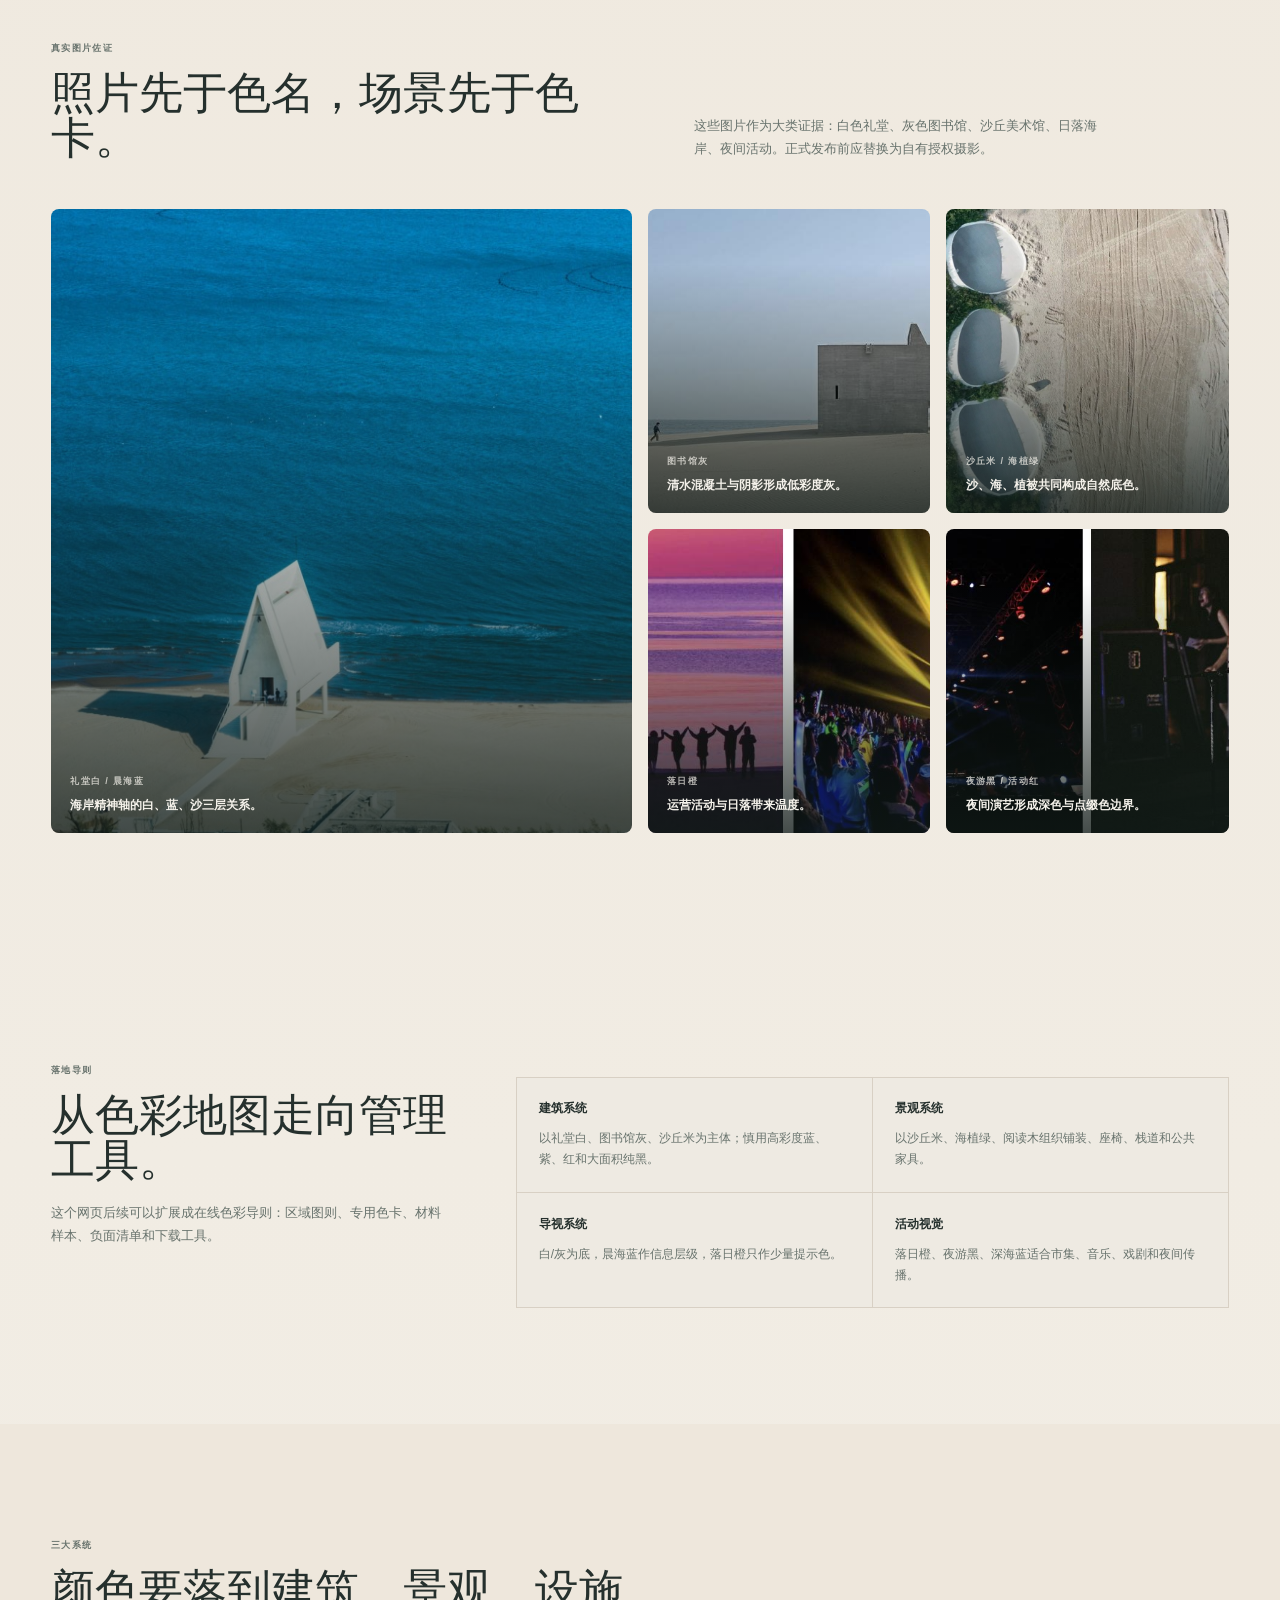
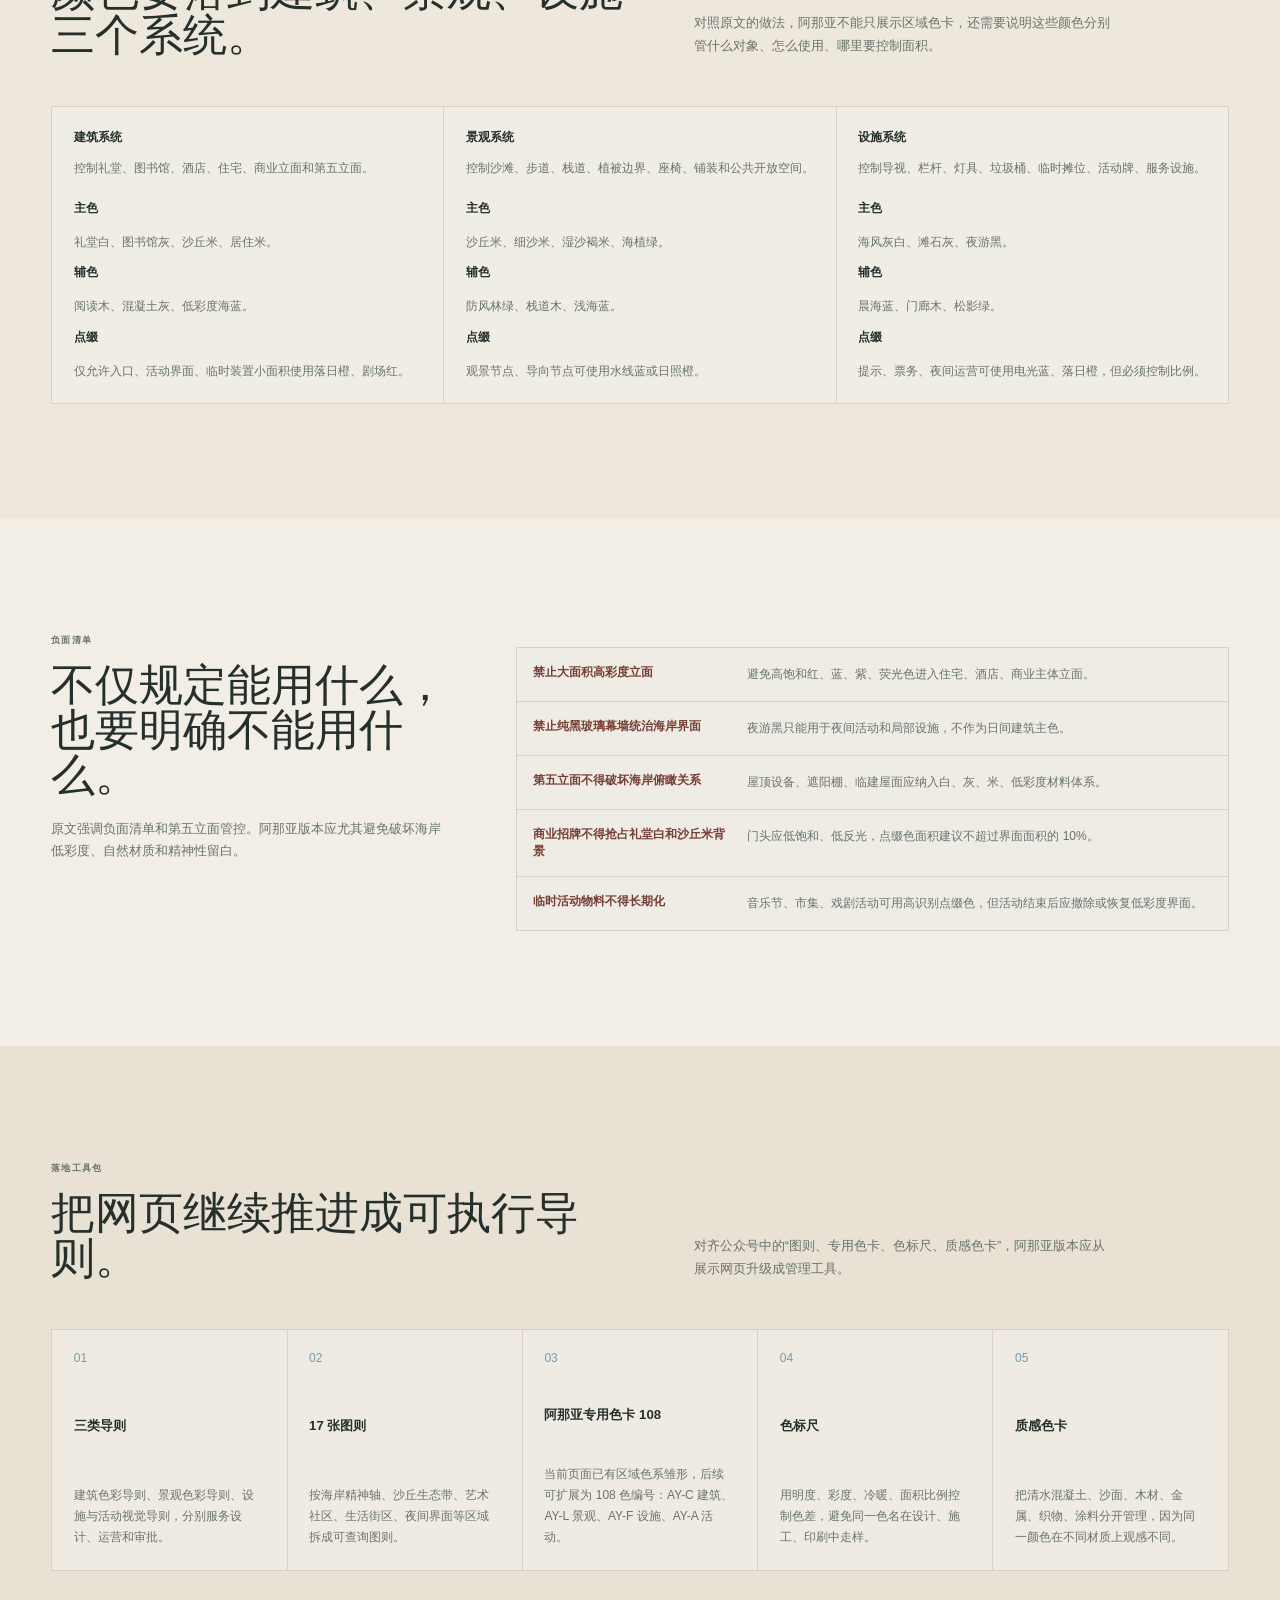
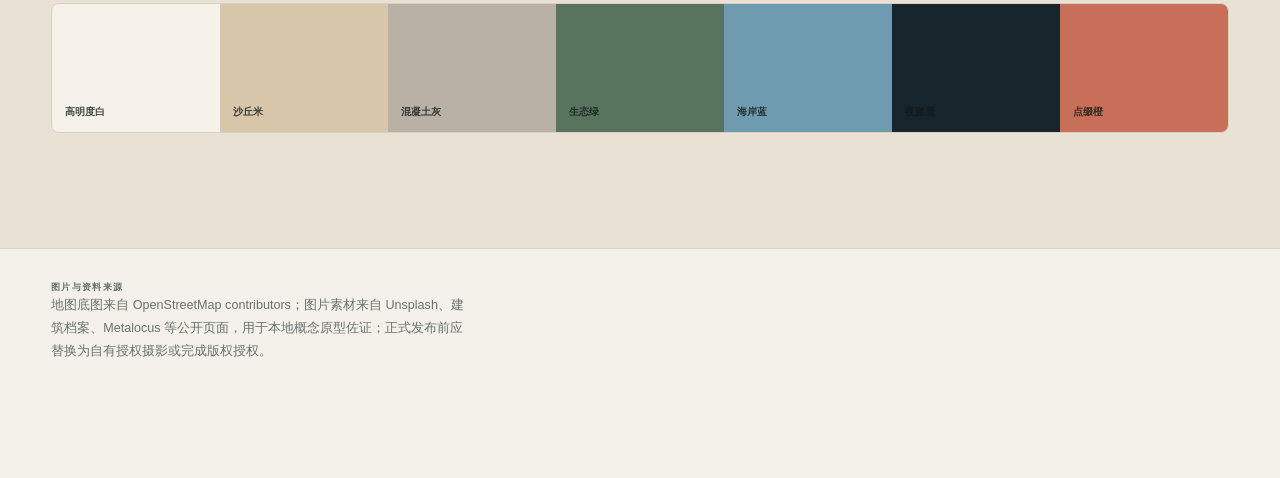
==== commit 003aee42: "Make Aranya swatch grids rectangular" ====
--- a/docs/aranya/index.html
+++ b/docs/aranya/index.html
@@ -5,7 +5,7 @@
     <meta name="viewport" content="width=device-width, initial-scale=1">
     <title>阿那亚城市色彩设计导则 · 互动分区版</title>
     <meta name="description" content="以阿那亚真实场景为依据，从整体地图、区域色系到单色提取流程的城市色彩互动网站。">
-  <link rel="stylesheet" href="styles.css?v=full-swatch-20260626">
+  <link rel="stylesheet" href="styles.css?v=rect-swatch-20260626">
   </head>
   <body>
     <header class="site-header">
@@ -341,6 +341,6 @@
       </section>
     </main>
 
-  <script src="script.js?v=full-swatch-20260626"></script>
+  <script src="script.js?v=rect-swatch-20260626"></script>
   </body>
 </html>
--- a/docs/aranya/styles.css
+++ b/docs/aranya/styles.css
@@ -388,9 +388,21 @@
   color: var(--muted);
   font-size: .585rem;
 }
+.tone-board {
+  display: grid;
+  align-content: start;
+  background: rgba(248,245,239,.78);
+}
+.tone-explanation {
+  margin: 0;
+  padding: 1rem;
+  border-bottom: 1px solid var(--line);
+  color: var(--muted);
+  line-height: 1.75;
+}
 .tone-colors {
   display: grid;
-  grid-template-columns: repeat(auto-fit, minmax(13.5rem, 1fr));
+  grid-template-columns: repeat(var(--toneColumns, 5), minmax(0, 1fr));
   gap: 1px;
   background: var(--line);
 }
@@ -468,9 +480,13 @@
 .tone-row.primary .tone-colors,
 .tone-row.secondary .tone-colors,
 .tone-row.accent .tone-colors {
-  grid-template-columns: repeat(5, minmax(0, 1fr));
+  grid-template-columns: repeat(var(--toneColumns, 5), minmax(0, 1fr));
   gap: 0;
   background: transparent;
+}
+
+.tone-colors .tone-color:last-child {
+  grid-column: span var(--lastSpan, 1);
 }
 
 .tone-row.primary .tone-colors,
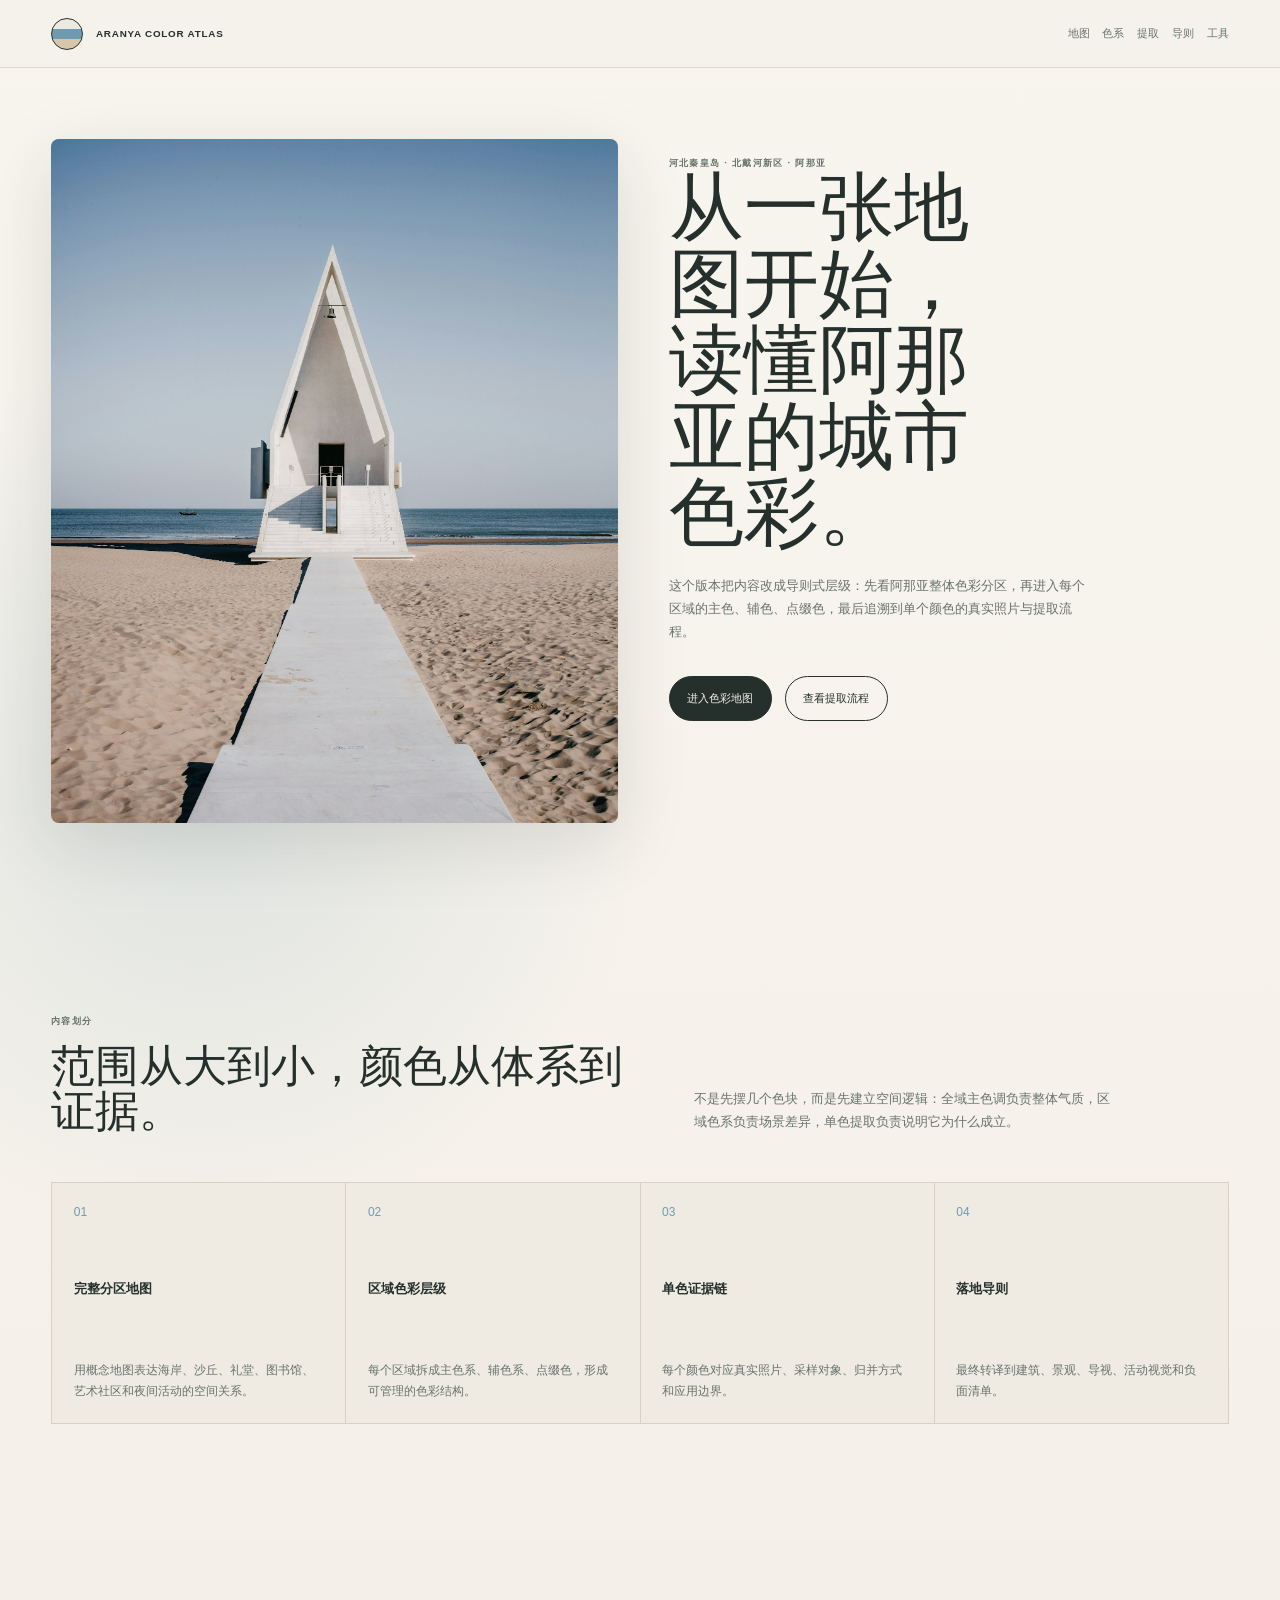
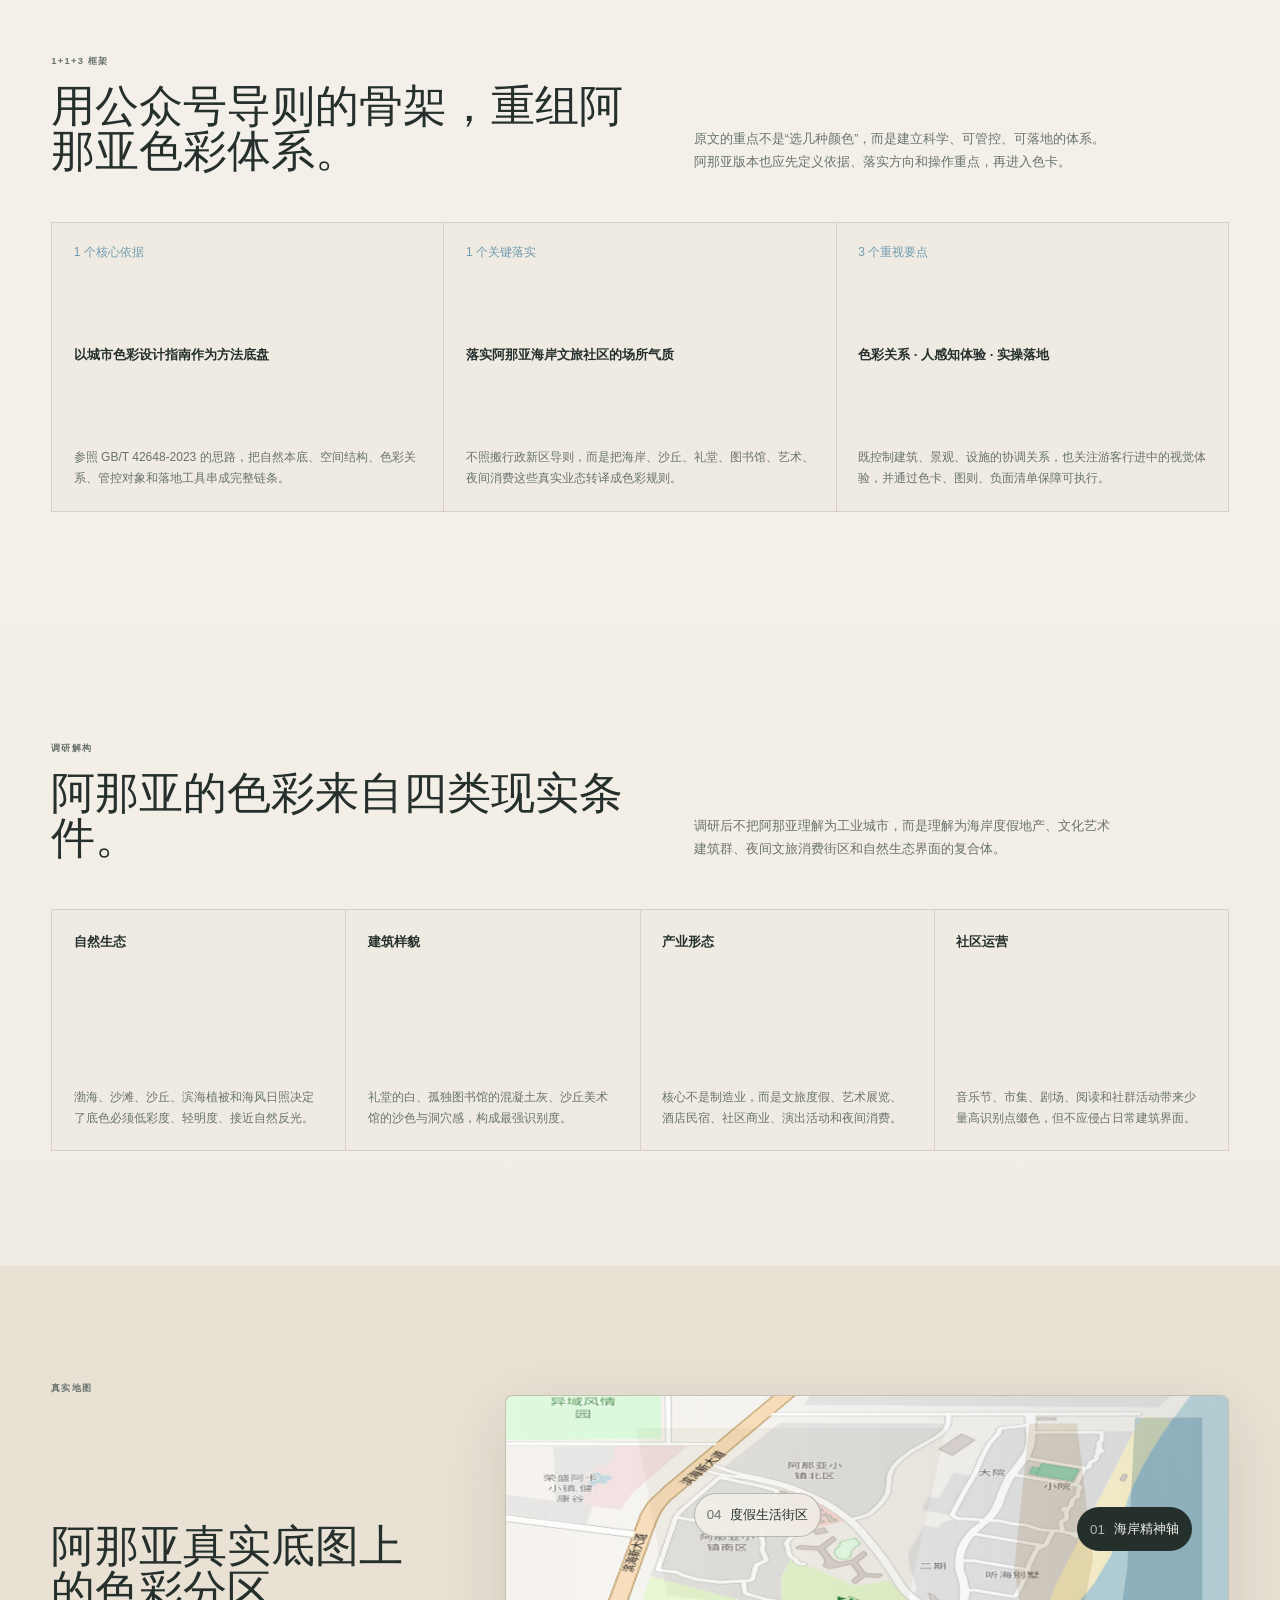
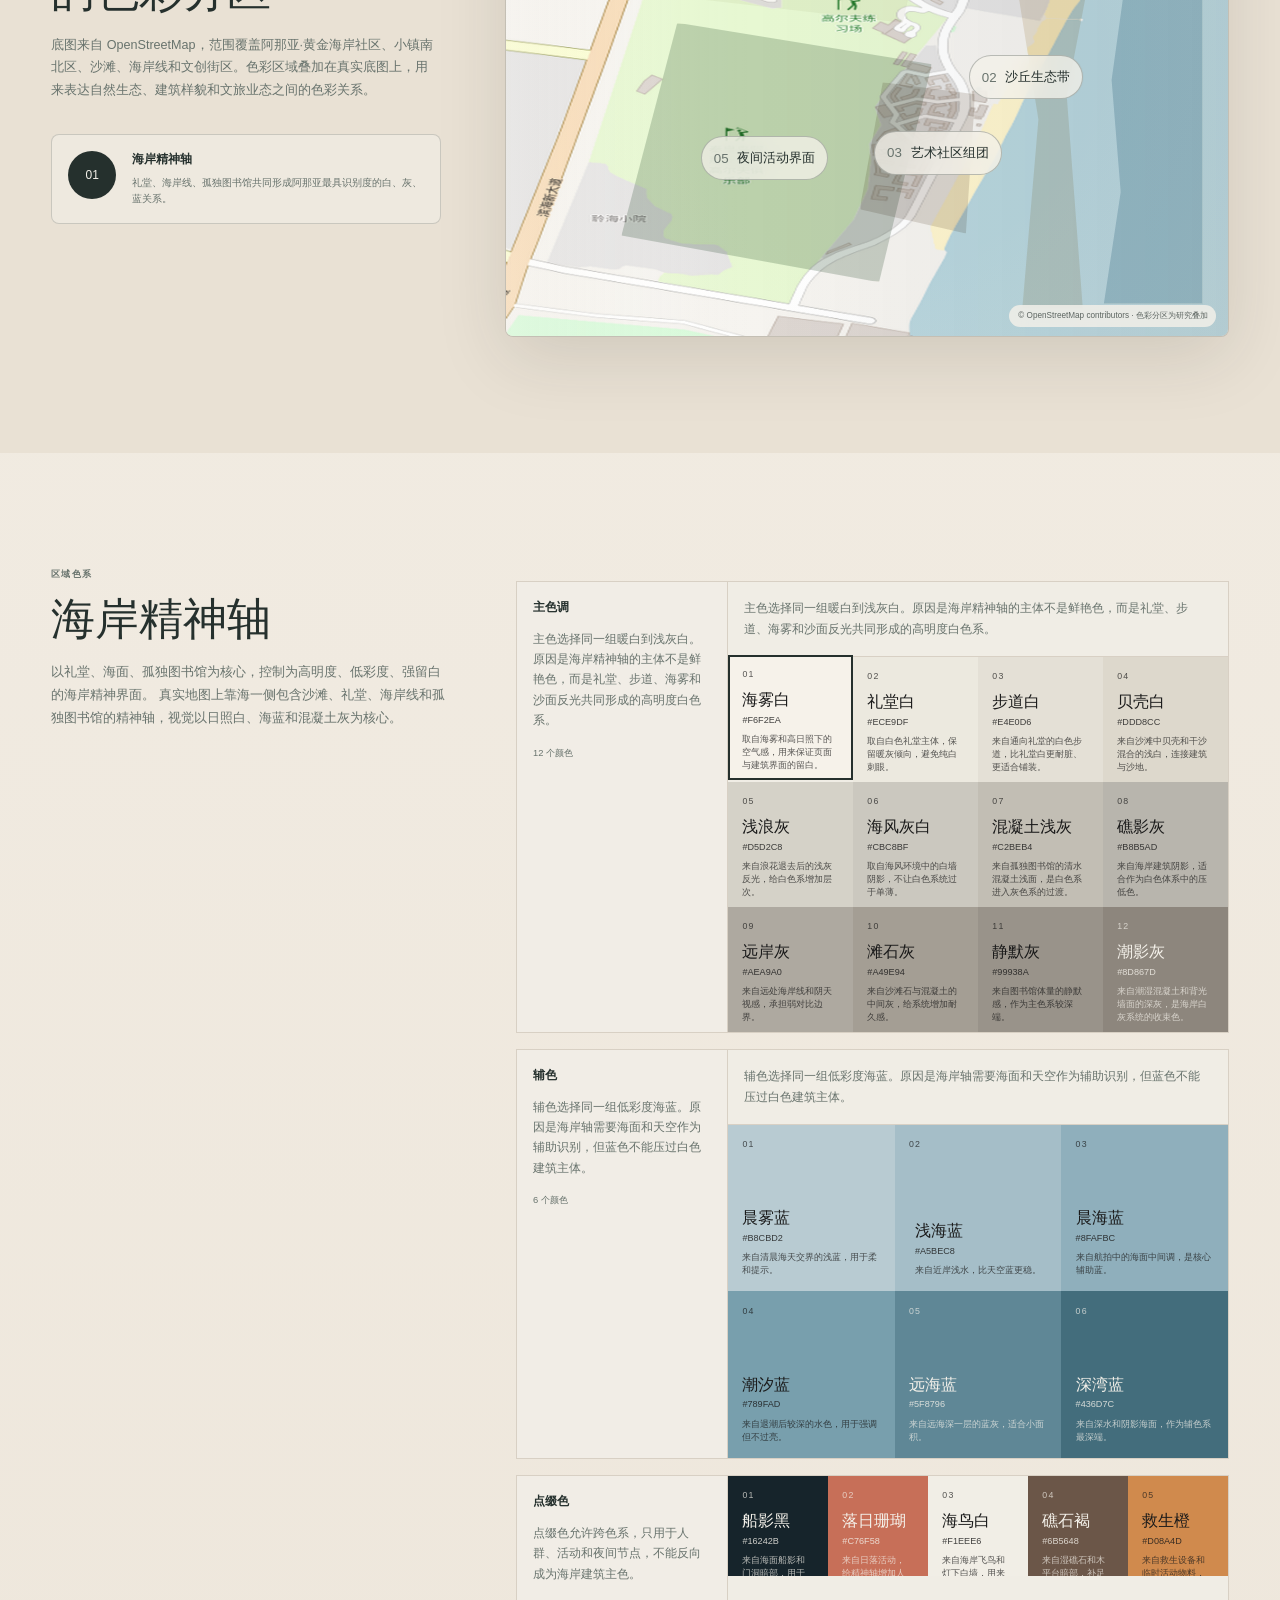
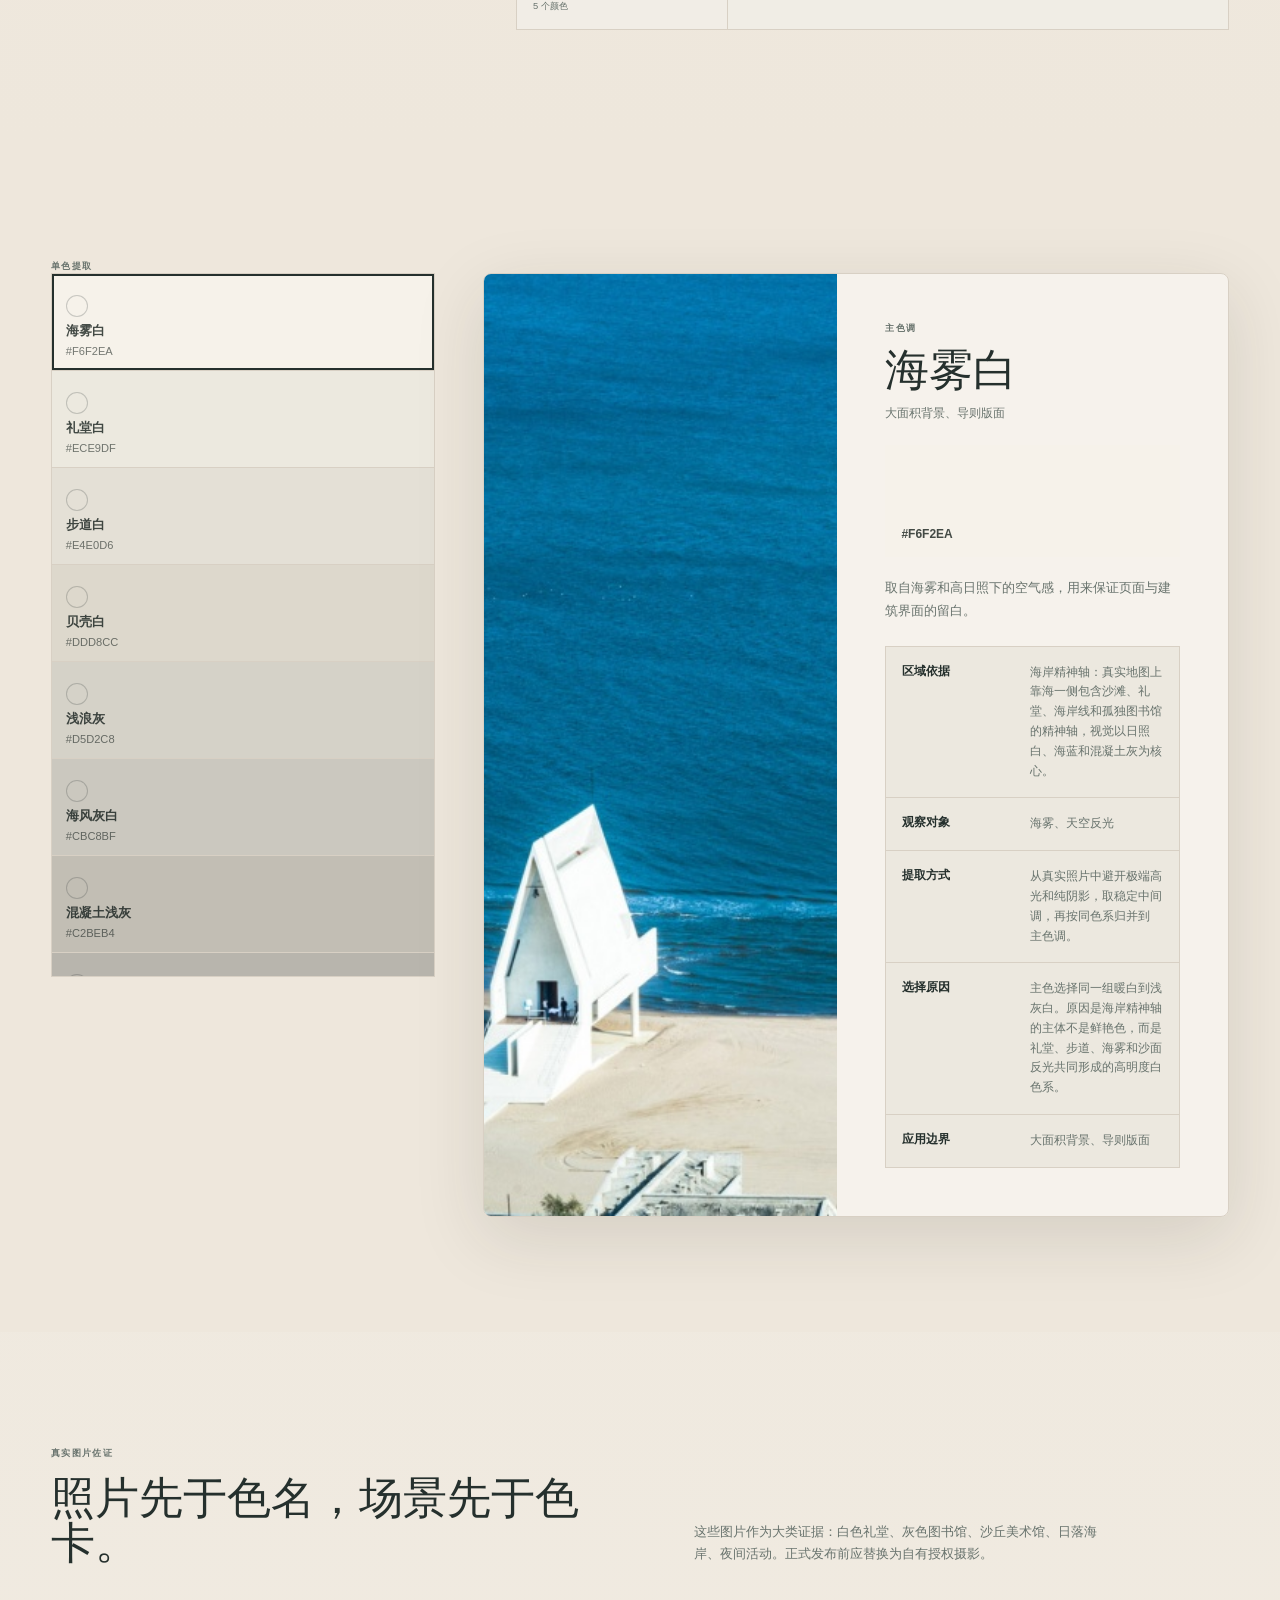
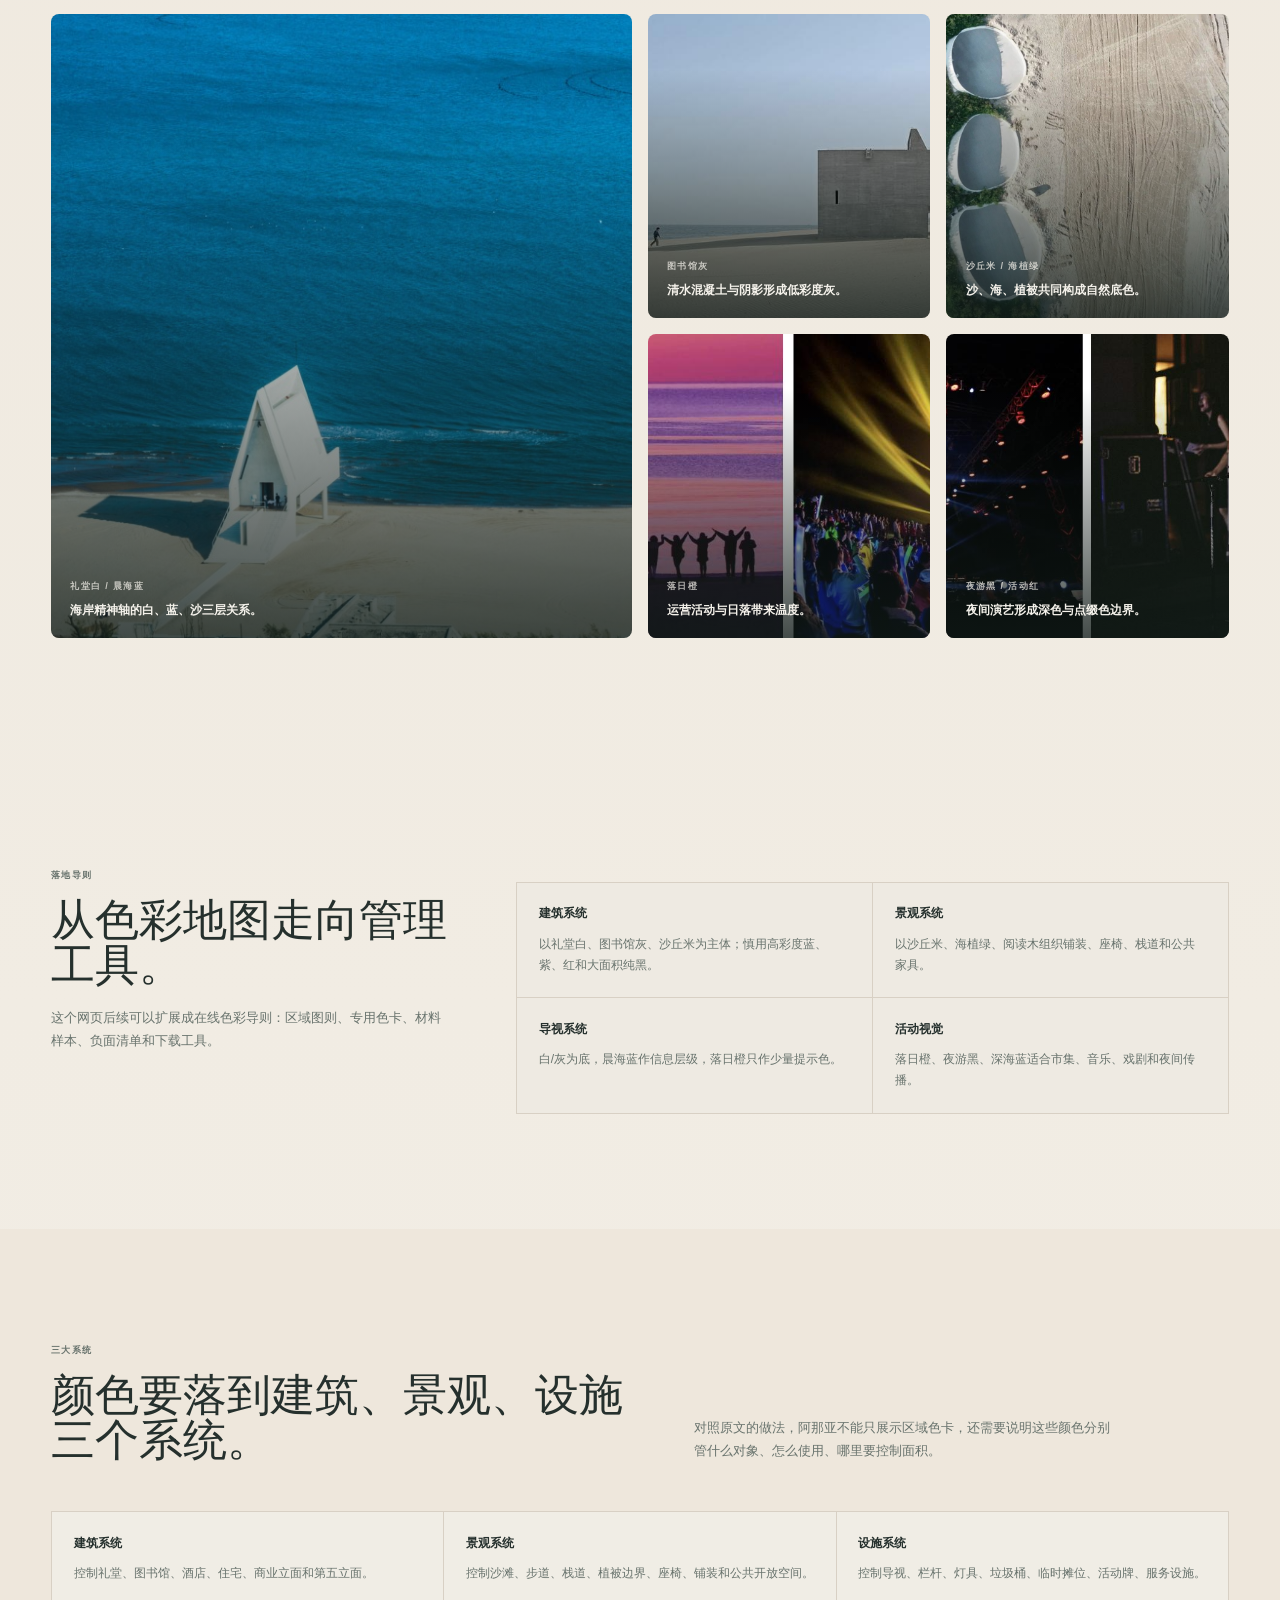
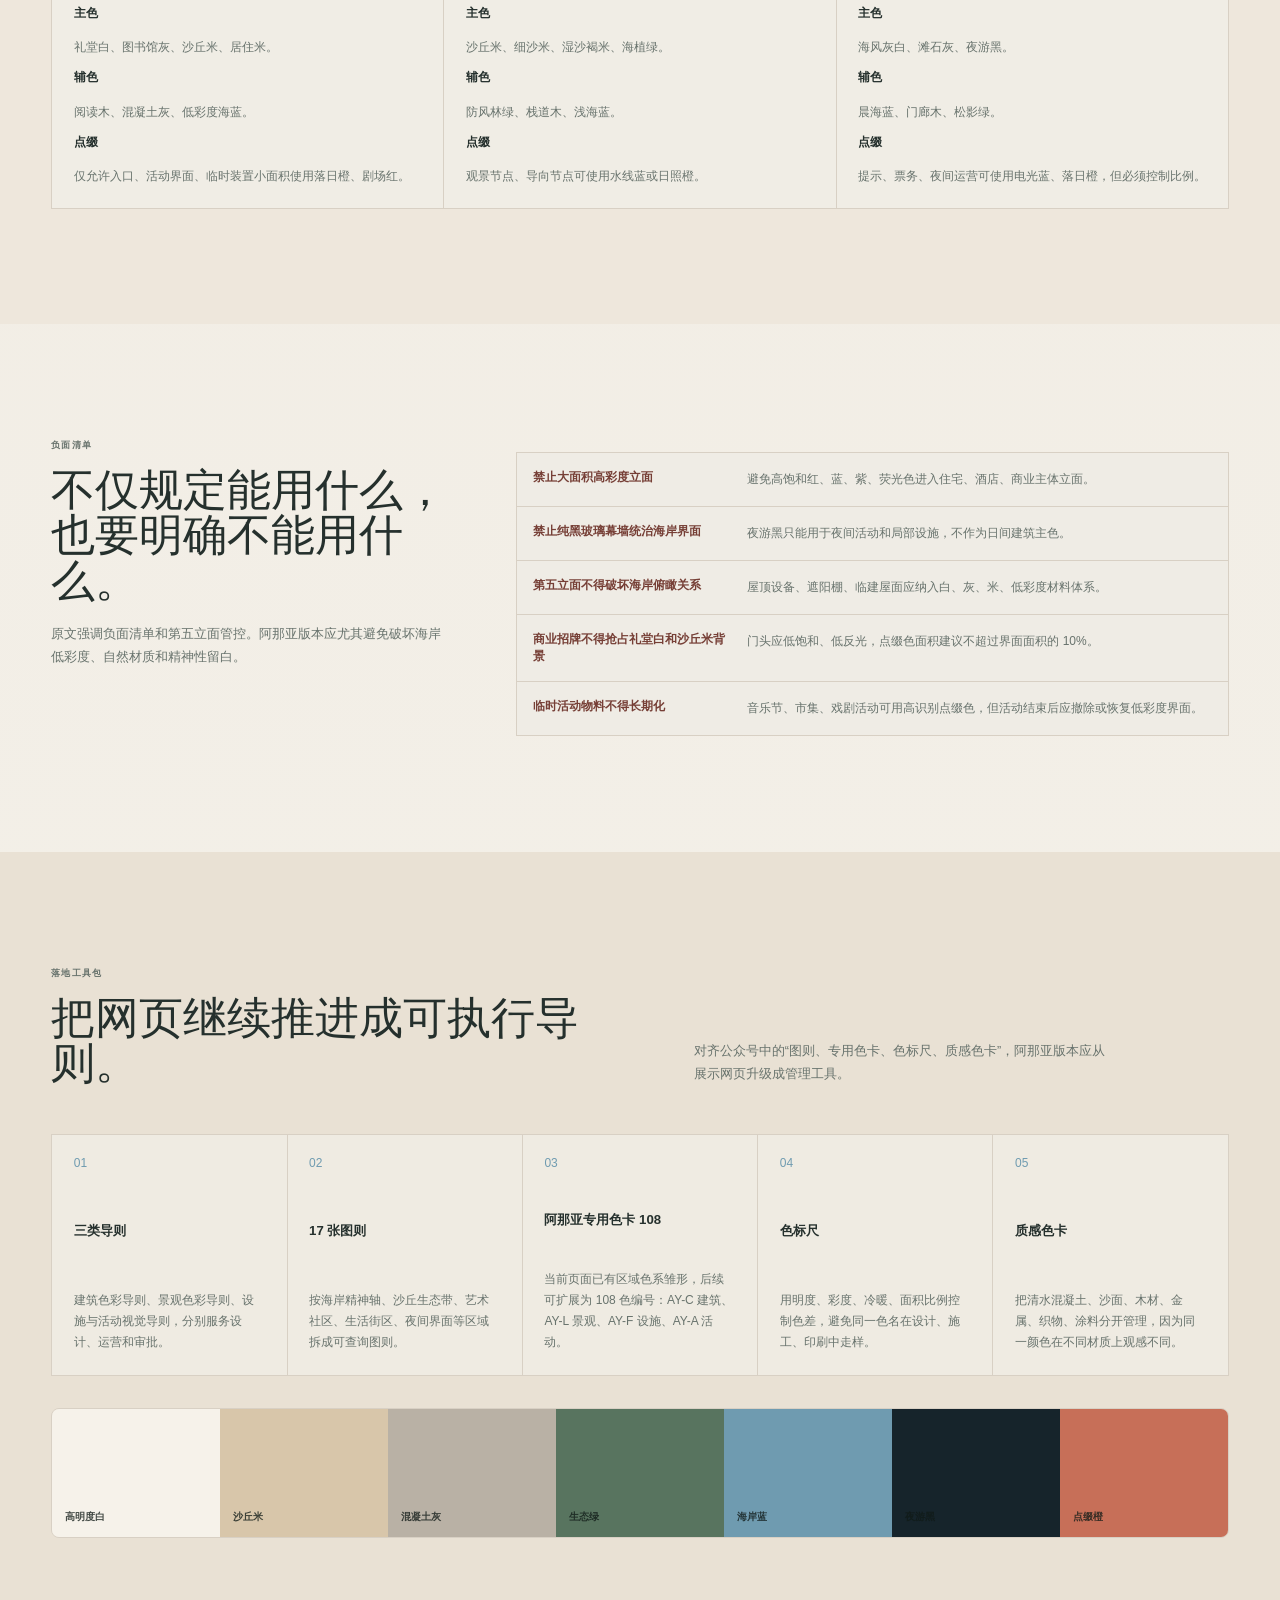
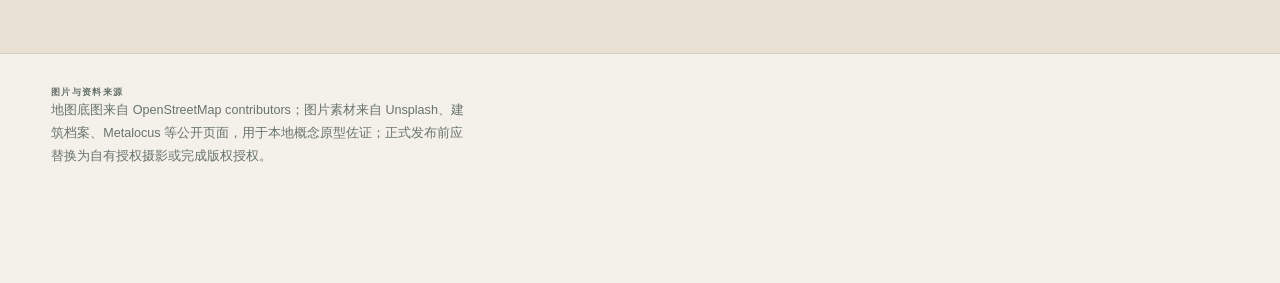
==== commit 2852b1f9: "Equalize Aranya swatches with notes" ====
--- a/docs/aranya/index.html
+++ b/docs/aranya/index.html
@@ -5,7 +5,7 @@
     <meta name="viewport" content="width=device-width, initial-scale=1">
     <title>阿那亚城市色彩设计导则 · 互动分区版</title>
     <meta name="description" content="以阿那亚真实场景为依据，从整体地图、区域色系到单色提取流程的城市色彩互动网站。">
-  <link rel="stylesheet" href="styles.css?v=rect-swatch-20260626">
+  <link rel="stylesheet" href="styles.css?v=equal-note-swatch-20260626">
   </head>
   <body>
     <header class="site-header">
@@ -341,6 +341,6 @@
       </section>
     </main>
 
-  <script src="script.js?v=rect-swatch-20260626"></script>
+  <script src="script.js?v=equal-note-swatch-20260626"></script>
   </body>
 </html>
--- a/docs/aranya/styles.css
+++ b/docs/aranya/styles.css
@@ -485,10 +485,6 @@
   background: transparent;
 }
 
-.tone-colors .tone-color:last-child {
-  grid-column: span var(--lastSpan, 1);
-}
-
 .tone-row.primary .tone-colors,
 .tone-row.secondary .tone-colors {
   counter-reset: tone-swatch;
@@ -501,15 +497,17 @@
 .tone-row.primary .tone-color,
 .tone-row.secondary .tone-color,
 .tone-row.accent .tone-color {
-  min-height: 11rem;
+  aspect-ratio: 1 / 1;
+  min-height: 0;
   display: flex;
   flex-direction: column;
   justify-content: space-between;
-  gap: 1rem;
-  padding: 1rem .9rem;
+  gap: .7rem;
+  padding: .9rem;
+  overflow: hidden;
   background: var(--tone);
   color: var(--toneText);
-  transition: padding .4s ease, filter .4s ease, transform .4s ease;
+  transition: filter .35s ease, transform .35s ease;
 }
 
 .tone-row.primary .tone-color,
@@ -541,7 +539,6 @@
 .tone-row.primary .tone-color:hover,
 .tone-row.secondary .tone-color:hover,
 .tone-row.accent .tone-color:hover {
-  padding-bottom: 1.8rem;
   transform: translateY(-3px);
   filter: saturate(1.05) contrast(1.02);
 }
@@ -576,7 +573,7 @@
 .tone-row.secondary .tone-meta,
 .tone-row.accent .tone-meta {
   display: grid;
-  gap: .4rem;
+  gap: .34rem;
   min-width: 0;
 }
 
@@ -601,7 +598,17 @@
 .tone-row.primary .tone-meta em,
 .tone-row.secondary .tone-meta em,
 .tone-row.accent .tone-meta em {
-  display: none;
+  display: -webkit-box;
+  max-width: 100%;
+  margin-top: .18rem;
+  overflow: hidden;
+  color: inherit;
+  font-size: .56rem;
+  font-style: normal;
+  line-height: 1.45;
+  opacity: .72;
+  -webkit-box-orient: vertical;
+  -webkit-line-clamp: 3;
 }
 
 .mini-color {
@@ -977,13 +984,8 @@
   .tone-row.primary .tone-color,
   .tone-row.secondary .tone-color,
   .tone-row.accent .tone-color {
-    min-height: 7.4rem;
+    min-height: 0;
     padding: .65rem .45rem;
-  }
-  .tone-row.primary .tone-color:hover,
-  .tone-row.secondary .tone-color:hover,
-  .tone-row.accent .tone-color:hover {
-    padding-bottom: 1rem;
   }
   .tone-row.primary .tone-color::before,
   .tone-row.secondary .tone-color::before,
@@ -1000,6 +1002,13 @@
   .tone-row.accent .tone-meta small {
     font-size: .48rem;
   }
+  .tone-row.primary .tone-meta em,
+  .tone-row.secondary .tone-meta em,
+  .tone-row.accent .tone-meta em {
+    font-size: .43rem;
+    line-height: 1.35;
+    -webkit-line-clamp: 2;
+  }
   .zone-coast { right: 3%; top: 16%; }
   .zone-dune { right: 16%; top: 43%; }
   .zone-art { left: 41%; top: 59%; }
